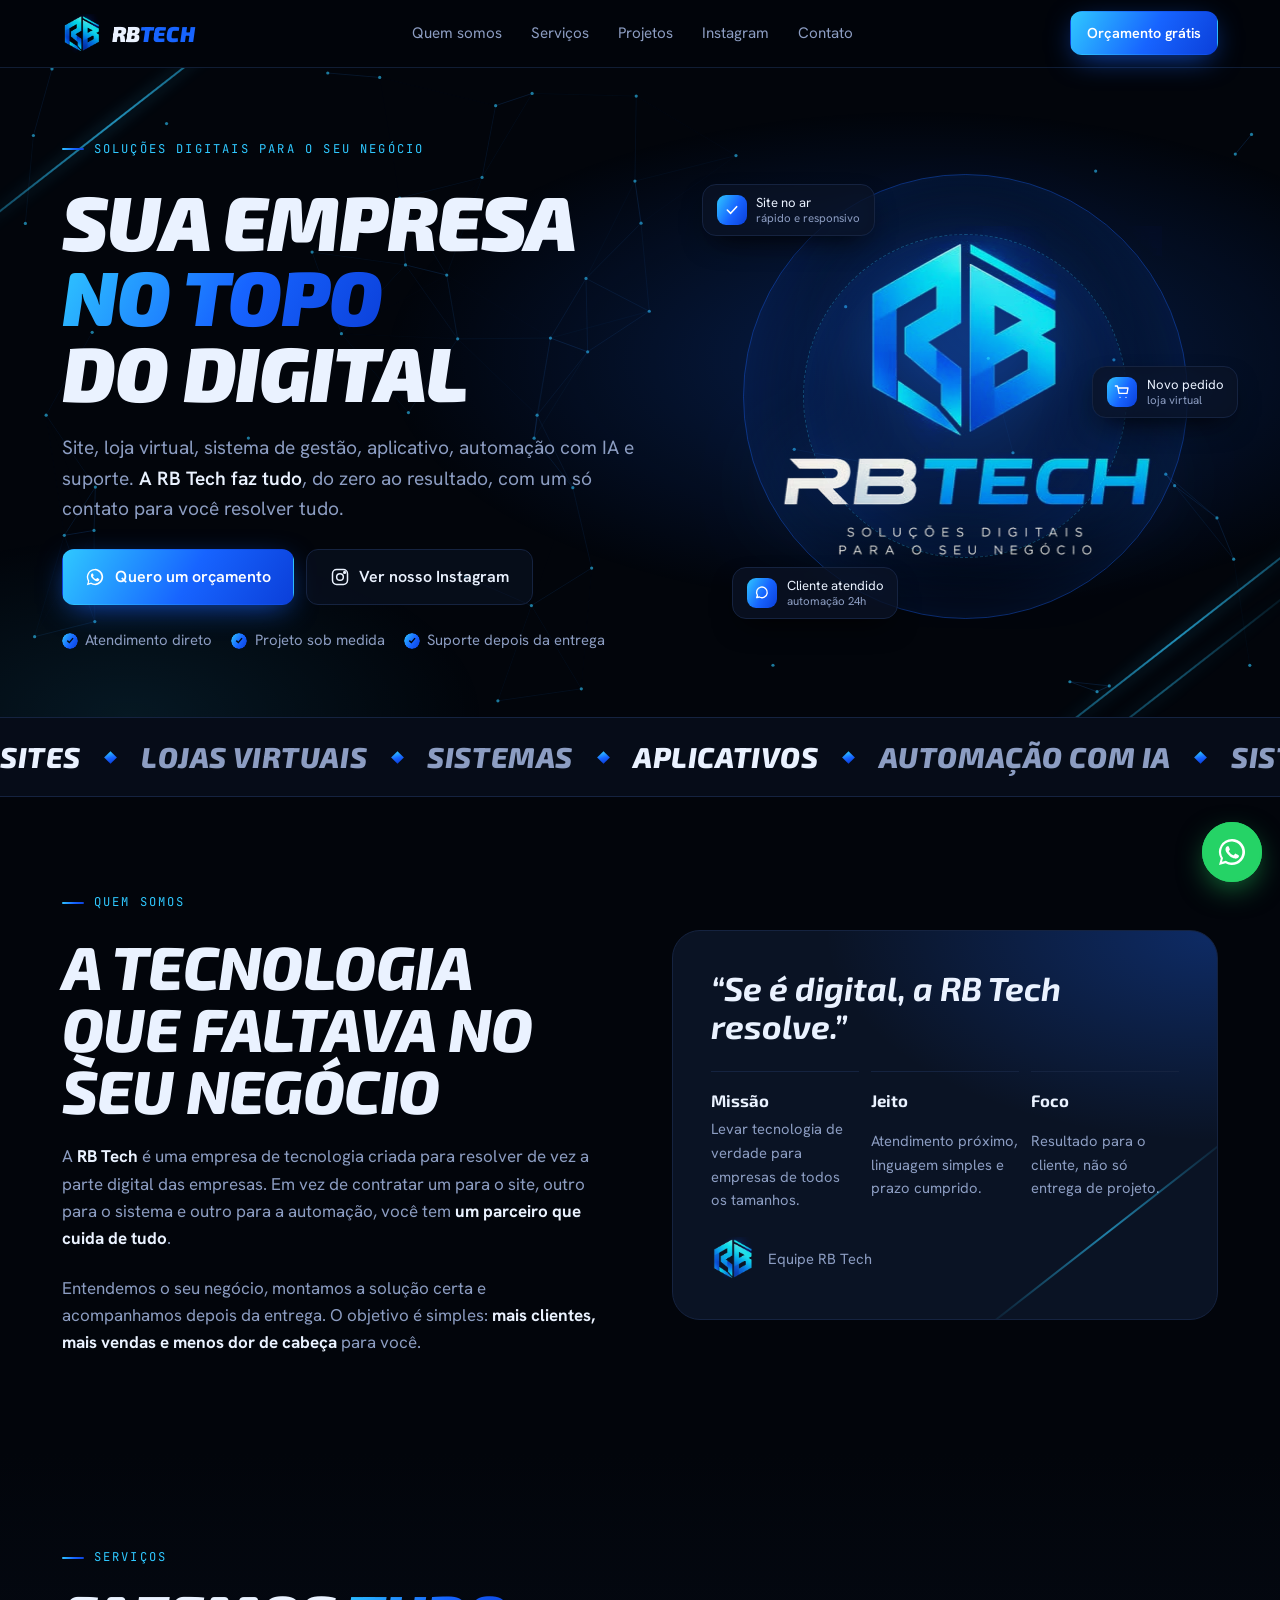
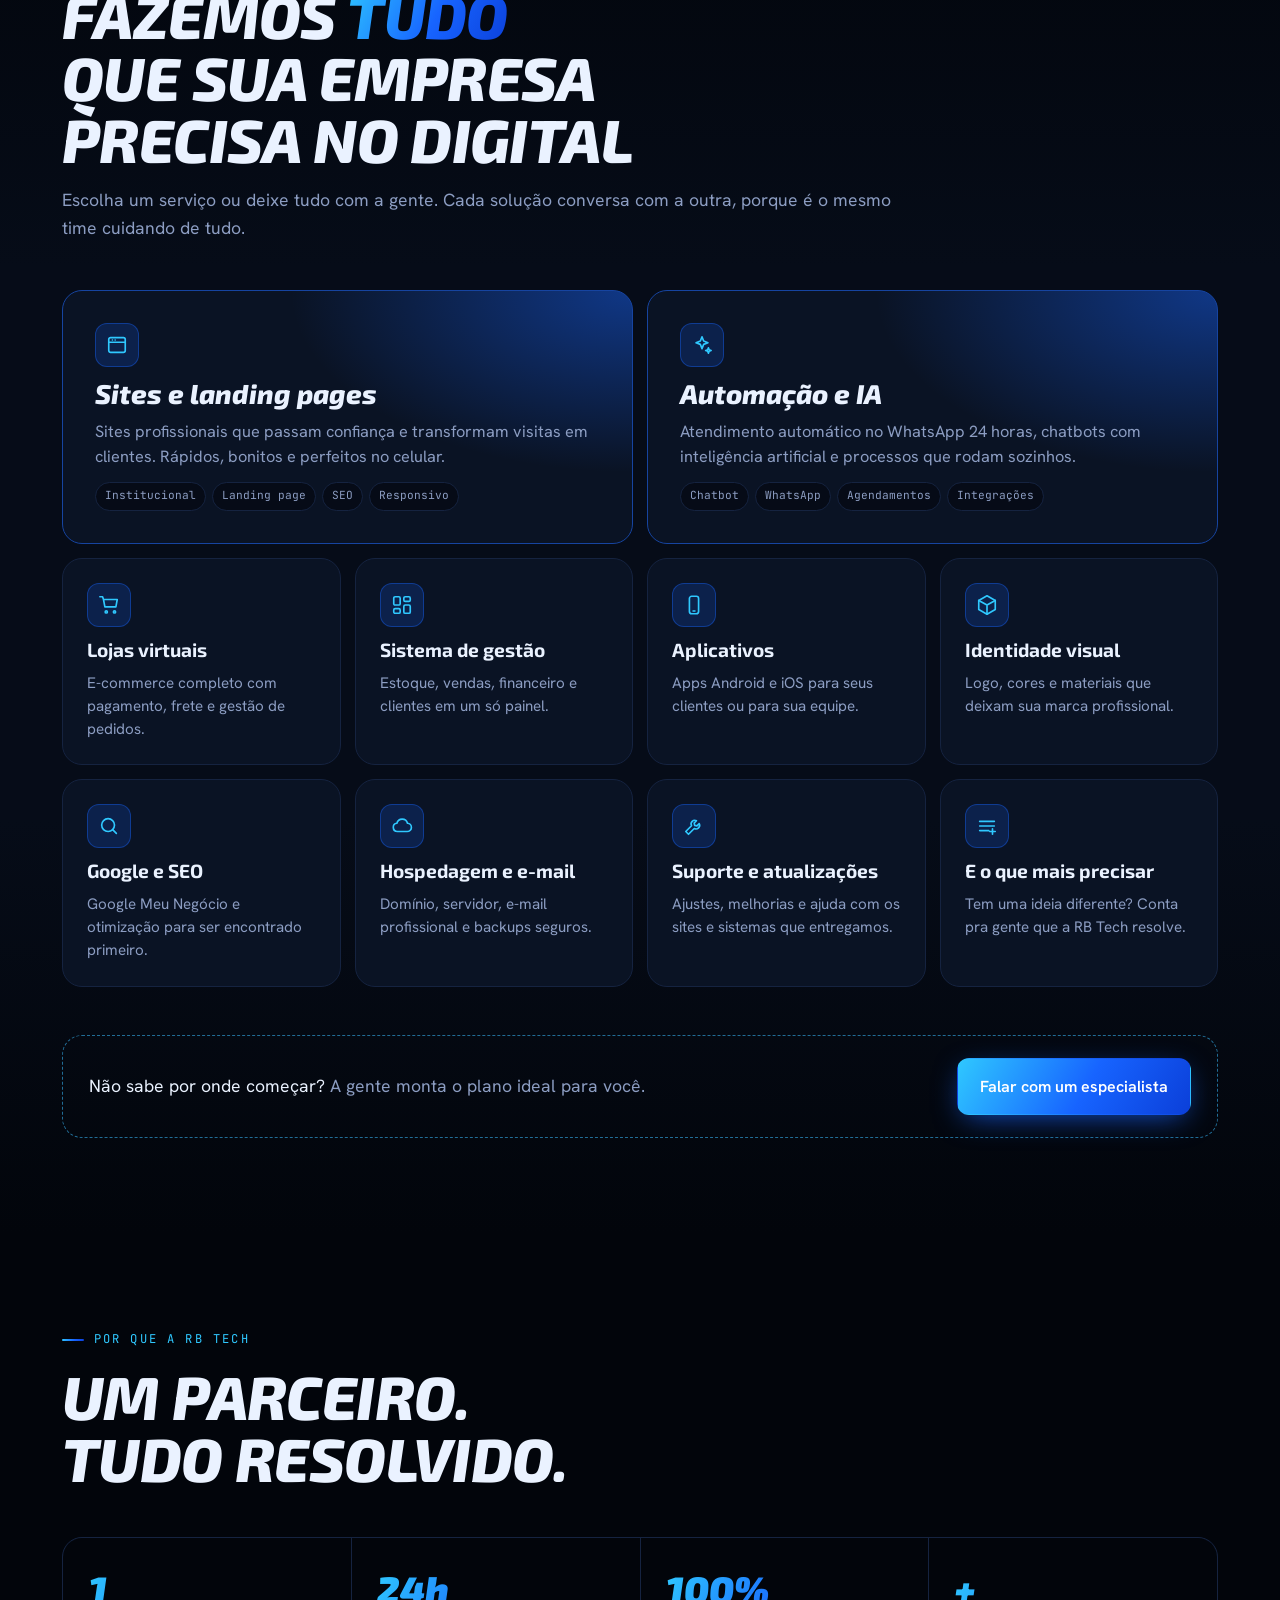
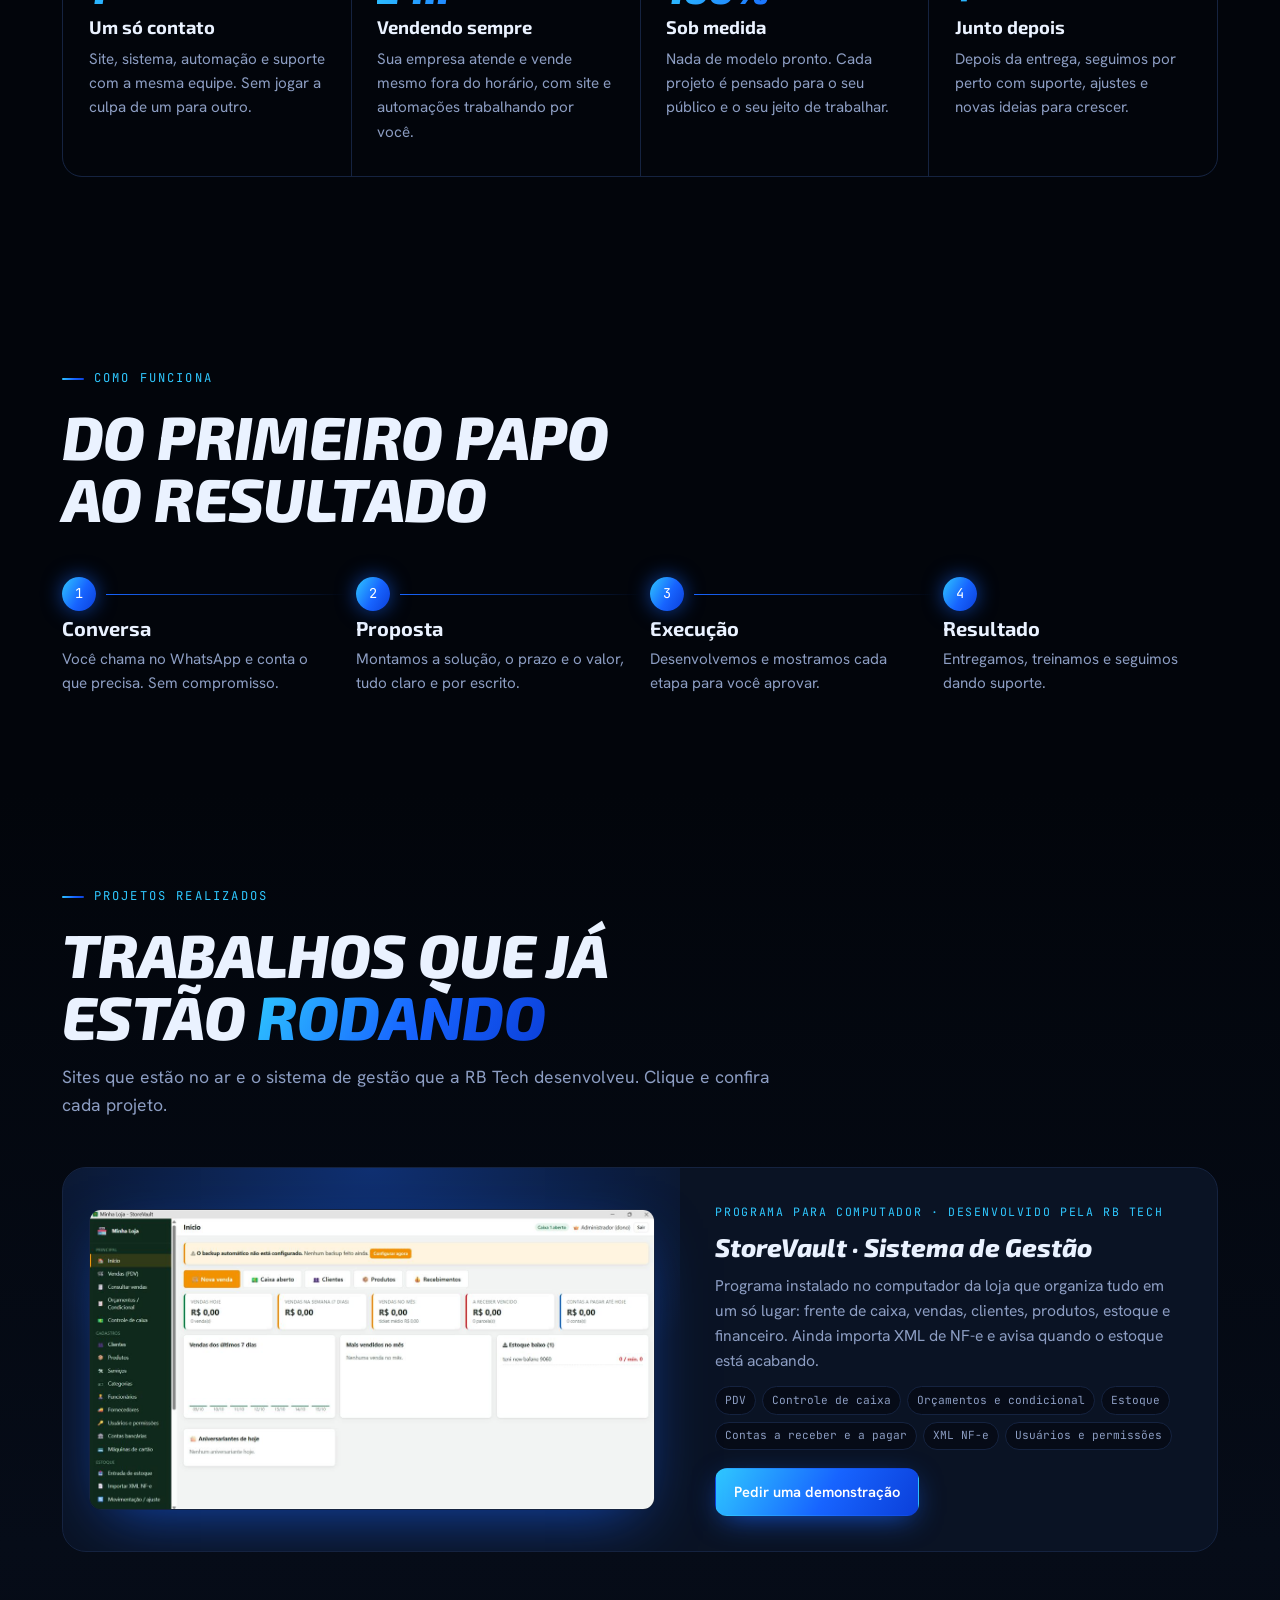
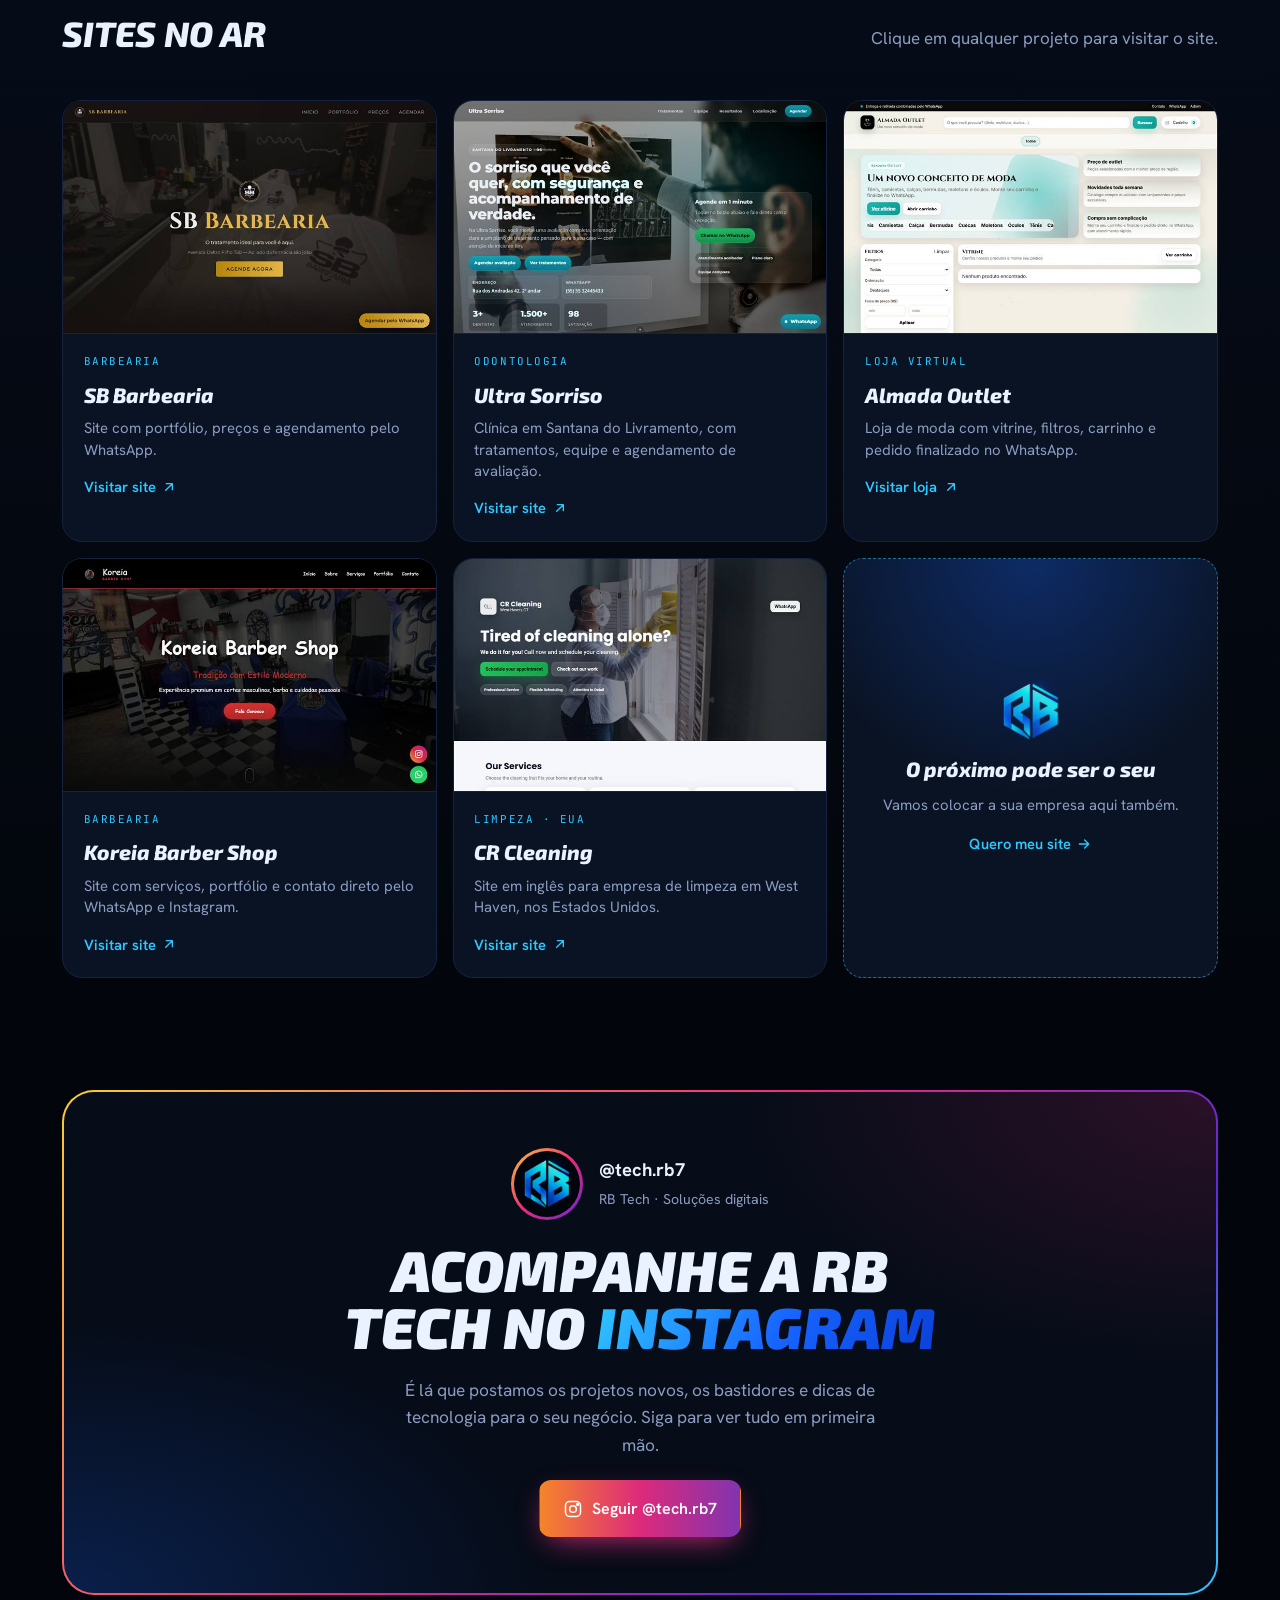
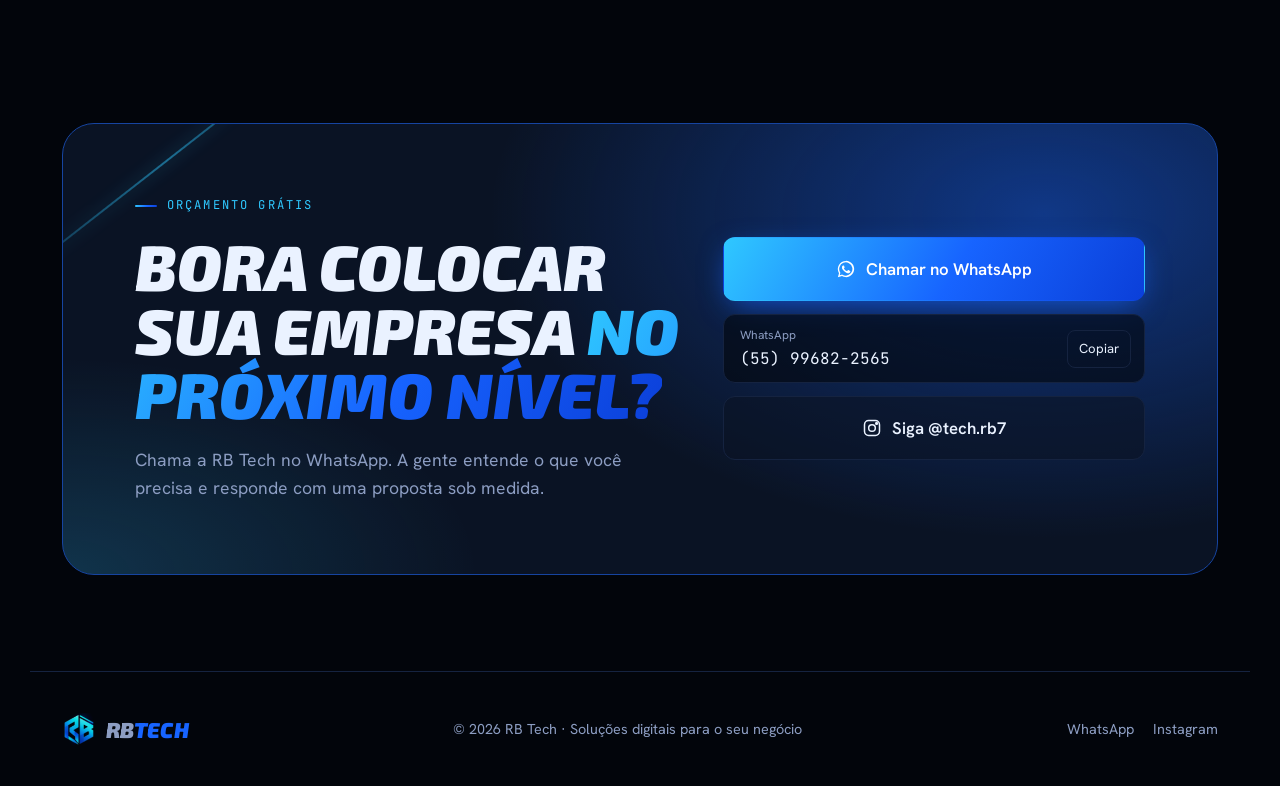
==== index.html @ 8c27d69a "Deixa no repositório só o site e adiciona README Remove do controle de versão os arquivos de trabalh" ====
<!doctype html>
<html lang="pt-BR">
<head>
<meta charset="utf-8">
<meta name="viewport" content="width=device-width, initial-scale=1, viewport-fit=cover">
<link rel="icon" href="[data-uri]">
<title>RB Tech</title>
<meta name="description" content="RB Tech — soluções digitais para o seu negócio. Sites, lojas virtuais, sistemas, apps, automação com IA, marketing e suporte. Tudo em um só lugar.">
<meta name="theme-color" content="#02050B">
<meta property="og:type" content="website">
<meta property="og:locale" content="pt_BR">
<meta property="og:site_name" content="RB Tech">
<meta property="og:title" content="RB Tech · Soluções digitais para o seu negócio">
<meta property="og:description" content="Sites, lojas virtuais, sistema de gestão, aplicativos e automação com IA. Orçamento grátis pelo WhatsApp.">
<script type="application/ld+json">{"@context":"https://schema.org","@type":"Organization","name":"RB Tech","description":"Soluções digitais para o seu negócio: sites, lojas virtuais, sistema de gestão, aplicativos e automação com IA.","telephone":"+55 55 99682-2565","sameAs":["https://www.instagram.com/tech.rb7/"],"contactPoint":{"@type":"ContactPoint","telephone":"+55 55 99682-2565","contactType":"sales","availableLanguage":"Portuguese"}}</script>
<link rel="preconnect" href="https://fonts.googleapis.com">
<link rel="preconnect" href="https://fonts.gstatic.com" crossorigin>
<link rel="stylesheet" href="https://fonts.googleapis.com/css2?family=Exo+2:ital,wght@0,500;0,700;1,700;1,800;1,900&family=Hanken+Grotesk:wght@400;500;600&family=JetBrains+Mono:wght@400;500&display=swap">
<style>
/* Layout: black stage with blue light streaks (from the logo art) + plexus network canvas → "quem somos" → "fazemos tudo" service grid → why RB → 4-step process → WhatsApp close. Single dark theme by choice: black + electric blue, like the brand. */
:root{
  --bg:#02050B;
  --bg2:#060C18;
  --surface:#0A1324;
  --line:#152340;
  --ink:#EAF2FF;
  --muted:#8C9DC2;
  --blue:#1764FF;
  --cyan:#2FC8FF;
  --grad:linear-gradient(120deg, #2FC8FF 0%, #1764FF 55%, #0B3FD9 100%);
  --display:"Exo 2", "Arial Black", system-ui, sans-serif;
  --body:"Hanken Grotesk", "Segoe UI", system-ui, sans-serif;
  --mono:"JetBrains Mono", ui-monospace, Consolas, monospace;
  --radius:20px;
  --wrap:1220px;
  color-scheme:dark;
}
*{box-sizing:border-box}
html{scroll-behavior:smooth;background:var(--bg)}
body{background:var(--bg);color:var(--ink);font-family:var(--body);font-size:1.0625rem;line-height:1.6;-webkit-font-smoothing:antialiased;overflow-x:hidden}
a{color:inherit}
h1,h2,h3{font-family:var(--display);line-height:1.02;margin:0;text-wrap:balance}
p{margin:0}
:focus-visible{outline:3px solid var(--cyan);outline-offset:3px;border-radius:6px}
.wrap{max-width:var(--wrap);margin-inline:auto;padding-left:max(16px, env(safe-area-inset-left, 0px));padding-right:max(16px, env(safe-area-inset-right, 0px))}
@media (min-width:700px){.wrap{padding-left:max(32px, env(safe-area-inset-left, 0px));padding-right:max(32px, env(safe-area-inset-right, 0px))}}
.grad-text{background:var(--grad);-webkit-background-clip:text;background-clip:text;color:transparent}
.eyebrow{font-family:var(--mono);font-size:.76rem;letter-spacing:.18em;text-transform:uppercase;color:var(--cyan);display:inline-flex;align-items:center;gap:.6rem}
.eyebrow::before{content:"";width:22px;height:2px;background:var(--grad);border-radius:2px}
.logo-img{mix-blend-mode:screen;display:block}

/* NAV */
.nav{position:sticky;top:env(safe-area-inset-top, 0px);z-index:50;background:color-mix(in srgb, var(--bg) 72%, transparent);backdrop-filter:blur(16px) saturate(1.5);-webkit-backdrop-filter:blur(16px) saturate(1.5);border-bottom:1px solid color-mix(in srgb, var(--line) 80%, transparent)}
.nav .wrap{display:flex;align-items:center;justify-content:space-between;gap:1rem;padding-block:.7rem}
.brand{display:flex;align-items:center;gap:.6rem;text-decoration:none}
.brand img{width:40px;height:auto}
.brand b{font-family:var(--display);font-style:italic;font-weight:900;font-size:1.35rem;letter-spacing:.01em}
.brand b span{color:var(--blue)}
.nav-links{display:flex;gap:1.8rem;font-size:.95rem}
.nav-links a{text-decoration:none;color:var(--muted);transition:color .2s}
.nav-links a:hover{color:var(--ink)}
@media (max-width:860px){.nav-links{display:none}}

.btn{display:inline-flex;align-items:center;justify-content:center;gap:.6rem;font-weight:600;font-size:1rem;text-decoration:none;border-radius:12px;padding:.9rem 1.4rem;border:1px solid transparent;transition:transform .25s cubic-bezier(.2,.8,.2,1), box-shadow .25s, border-color .2s;white-space:nowrap;cursor:pointer;font-family:inherit}
.btn svg{width:20px;height:20px;flex:none}
.btn-primary{background:var(--grad);color:#fff;box-shadow:0 8px 30px -8px color-mix(in srgb, var(--blue) 80%, transparent)}
.btn-primary:hover{transform:translateY(-2px);box-shadow:0 14px 40px -8px color-mix(in srgb, var(--cyan) 70%, transparent)}
.btn-ghost{border-color:var(--line);color:var(--ink);background:color-mix(in srgb, var(--surface) 60%, transparent)}
.btn-ghost:hover{border-color:var(--cyan);transform:translateY(-2px)}
.nav .btn{padding:.6rem 1rem;font-size:.9rem}

/* HERO */
.hero{position:relative;overflow:hidden;isolation:isolate}
.hero canvas{position:absolute;inset:0;width:100%;height:100%;z-index:-2;opacity:.75}
.hero::before{content:"";position:absolute;inset:0;z-index:-1;background:
  radial-gradient(60% 55% at 72% 45%, color-mix(in srgb, var(--blue) 26%, transparent), transparent 70%),
  radial-gradient(40% 40% at 10% 100%, color-mix(in srgb, var(--cyan) 10%, transparent), transparent 70%);
  pointer-events:none}
.streak{position:absolute;height:2px;width:46%;z-index:-1;background:linear-gradient(90deg, transparent, var(--cyan), transparent);transform:rotate(-38deg);filter:drop-shadow(0 0 8px var(--cyan));opacity:.7;pointer-events:none}
.streak.s1{top:8%;left:-14%}
.streak.s2{bottom:12%;right:-12%;width:40%}
.streak.s3{bottom:4%;right:-6%;width:30%;opacity:.4}
.hero .wrap{display:grid;grid-template-columns:1.1fr .9fr;gap:2rem;align-items:center;padding-block:4.5rem 4rem}
.hero-copy{display:flex;flex-direction:column;gap:1.5rem;min-width:0}
.hero h1{font-size:clamp(2.6rem, 6vw, 5.2rem);font-weight:900;font-style:italic;letter-spacing:-.015em;text-transform:uppercase;line-height:.98}
.lede{font-size:clamp(1.05rem, 1.5vw, 1.2rem);color:var(--muted);max-width:36rem}
.lede strong{color:var(--ink);font-weight:600}
.hero-ctas{display:flex;flex-wrap:wrap;gap:.75rem}
.checks{display:flex;flex-wrap:wrap;gap:.5rem 1.2rem;padding:0;margin:0;font-size:.93rem;color:var(--muted)}
.checks li{list-style:none;display:flex;align-items:center;gap:.45rem}
.checks li::before{content:"";width:16px;height:16px;border-radius:50%;background:var(--grad);-webkit-mask:url("data:image/svg+xml,%3Csvg xmlns='http://www.w3.org/2000/svg' viewBox='0 0 16 16'%3E%3Cpath d='M8 0a8 8 0 1 0 0 16A8 8 0 0 0 8 0zm3.6 5.6-4.2 4.8-2.6-2.2 1-1.1 1.5 1.3 3.2-3.7z'/%3E%3C/svg%3E") center/contain no-repeat;mask:url("data:image/svg+xml,%3Csvg xmlns='http://www.w3.org/2000/svg' viewBox='0 0 16 16'%3E%3Cpath d='M8 0a8 8 0 1 0 0 16A8 8 0 0 0 8 0zm3.6 5.6-4.2 4.8-2.6-2.2 1-1.1 1.5 1.3 3.2-3.7z'/%3E%3C/svg%3E") center/contain no-repeat}

.hero-visual{position:relative;display:grid;place-items:center;min-width:0;aspect-ratio:1/1;max-width:100%}
.hero-visual .ring{position:absolute;inset:6%;border-radius:50%;border:1px solid color-mix(in srgb, var(--blue) 40%, transparent);box-shadow:inset 0 0 80px color-mix(in srgb, var(--blue) 18%, transparent)}
.hero-visual .ring.r2{inset:18%;border-style:dashed;border-color:color-mix(in srgb, var(--cyan) 30%, transparent);animation:spin 40s linear infinite}
@keyframes spin{to{transform:rotate(360deg)}}
.hero-logo{width:min(78%, 420px);position:relative;filter:drop-shadow(0 0 40px color-mix(in srgb, var(--blue) 55%, transparent));animation:float 6s ease-in-out infinite}
@keyframes float{50%{transform:translateY(-10px)}}
.toast{position:absolute;display:flex;align-items:center;gap:.6rem;padding:.6rem .85rem;border-radius:14px;background:color-mix(in srgb, var(--surface) 82%, transparent);border:1px solid var(--line);backdrop-filter:blur(10px);-webkit-backdrop-filter:blur(10px);font-size:.82rem;line-height:1.25;box-shadow:0 12px 30px -12px #000;max-width:62%}
.toast i{width:30px;height:30px;border-radius:9px;display:grid;place-items:center;flex:none;background:var(--grad);font-style:normal}
.toast i svg{width:16px;height:16px}
.toast small{display:block;color:var(--muted);font-size:.72rem}
.toast.t1{top:8%;left:-2%;animation:float 7s ease-in-out infinite}
.toast.t2{top:44%;right:-4%;animation:float 8s ease-in-out -2s infinite}
.toast.t3{bottom:6%;left:4%;animation:float 6.5s ease-in-out -4s infinite}
@media (max-width:900px){
  .hero .wrap{grid-template-columns:1fr;padding-block:2.5rem 3rem}
  .hero-visual{order:-1;max-width:440px;width:100%;margin-inline:auto}
  .toast{font-size:.75rem}
  .toast.t1{left:0}.toast.t2{right:0}
}

/* STRIP */
.strip{border-block:1px solid var(--line);background:var(--bg2);overflow:hidden;padding-block:1rem;user-select:none}
.strip-track{display:flex;width:max-content;animation:slide 45s linear infinite;font-family:var(--display);font-style:italic;font-weight:800;font-size:clamp(1.2rem, 2.4vw, 1.8rem);text-transform:uppercase;letter-spacing:.02em}
.strip-track span{display:flex;align-items:center;gap:1.6rem;padding-right:1.6rem;white-space:nowrap;color:var(--muted)}
.strip-track span:nth-child(3n+1){color:var(--ink)}
.strip-track span::after{content:"";width:9px;height:9px;background:var(--grad);transform:rotate(45deg)}
@keyframes slide{to{transform:translateX(-50%)}}

/* SECTIONS */
section{position:relative}
.sec{padding-block:6rem}
@media (max-width:640px){.sec{padding-block:4rem}}
.head{display:grid;gap:1rem;max-width:46rem}
.head h2{font-size:clamp(2.1rem, 4.8vw, 3.8rem);font-weight:800;font-style:italic;text-transform:uppercase;letter-spacing:-.01em}
.head p{color:var(--muted);font-size:1.1rem}

/* ABOUT */
.about .wrap{display:grid;grid-template-columns:1fr 1fr;gap:4rem;align-items:center}
.about-text{display:grid;gap:1.4rem;min-width:0}
.about-text p{color:var(--muted)}
.about-text p strong{color:var(--ink)}
.about-card{position:relative;border-radius:28px;padding:2.4rem;background:radial-gradient(120% 90% at 100% 0%, color-mix(in srgb, var(--blue) 30%, transparent), transparent 60%), var(--surface);border:1px solid var(--line);display:grid;gap:1.6rem;overflow:hidden;min-width:0}
.about-card::after{content:"";position:absolute;width:60%;height:2px;right:-10%;bottom:22%;background:linear-gradient(90deg, transparent, var(--cyan), transparent);transform:rotate(-38deg);opacity:.6}
.about-card blockquote{margin:0;font-family:var(--display);font-style:italic;font-weight:700;font-size:clamp(1.5rem, 2.6vw, 2.1rem);line-height:1.15}
.about-card .sig{display:flex;align-items:center;gap:.8rem;color:var(--muted);font-size:.92rem}
.about-card .sig img{width:44px}
.values{display:grid;grid-template-columns:repeat(3, minmax(0,1fr));gap:.8rem}
.values div{border-top:1px solid var(--line);padding-top:.9rem;display:grid;gap:.25rem;font-size:.92rem;color:var(--muted)}
.values b{color:var(--ink);font-family:var(--display);font-size:1.05rem}
@media (max-width:900px){.about .wrap{grid-template-columns:1fr;gap:2.5rem}}
@media (max-width:480px){.values{grid-template-columns:1fr}}

/* SERVICES */
.services{background:linear-gradient(var(--bg), var(--bg2) 30%, var(--bg2) 70%, var(--bg))}
.services .wrap{display:grid;gap:3rem}
.services .head{max-width:52rem}
.grid{display:grid;grid-template-columns:repeat(4, minmax(0,1fr));gap:14px}
.svc{position:relative;background:var(--surface);border:1px solid var(--line);border-radius:var(--radius);padding:1.5rem;display:flex;flex-direction:column;gap:.8rem;min-width:0;overflow:hidden;transition:transform .35s cubic-bezier(.2,.8,.2,1), border-color .3s}
.svc::before{content:"";position:absolute;width:280px;height:280px;left:var(--mx,50%);top:var(--my,0%);transform:translate(-50%,-50%);background:radial-gradient(circle, color-mix(in srgb, var(--blue) 35%, transparent), transparent 65%);opacity:0;transition:opacity .3s;pointer-events:none}
.svc:hover{transform:translateY(-4px);border-color:color-mix(in srgb, var(--cyan) 60%, var(--line))}
.svc:hover::before{opacity:1}
.svc > *{position:relative}
.svc .ico{width:44px;height:44px;border-radius:12px;display:grid;place-items:center;background:color-mix(in srgb, var(--blue) 18%, transparent);border:1px solid color-mix(in srgb, var(--blue) 40%, transparent);color:var(--cyan)}
.svc .ico svg{width:22px;height:22px}
.svc h3{font-size:1.2rem;font-weight:700}
.svc p{color:var(--muted);font-size:.95rem;line-height:1.5}
.svc.big{grid-column:span 2;padding:2rem}
.svc.big h3{font-size:1.7rem;font-style:italic;font-weight:800}
.svc.big p{font-size:1.02rem}
.svc.feat{background:radial-gradient(100% 120% at 100% 0%, color-mix(in srgb, var(--blue) 45%, transparent), transparent 60%), var(--surface);border-color:color-mix(in srgb, var(--blue) 50%, var(--line))}
.mini{display:flex;flex-wrap:wrap;gap:.4rem;margin:auto 0 0;padding:0}
.mini li{list-style:none;font-family:var(--mono);font-size:.7rem;padding:.28rem .55rem;border:1px solid var(--line);border-radius:999px;color:var(--muted);background:color-mix(in srgb, var(--bg) 50%, transparent)}
.services-cta{display:flex;flex-wrap:wrap;align-items:center;justify-content:space-between;gap:1.2rem;border:1px dashed color-mix(in srgb, var(--cyan) 45%, var(--line));border-radius:var(--radius);padding:1.4rem 1.6rem}
.services-cta p{font-size:1.1rem}
.services-cta p span{color:var(--muted)}
@media (max-width:1000px){.grid{grid-template-columns:repeat(2, minmax(0,1fr))}}
@media (max-width:560px){.grid{grid-template-columns:1fr}.svc.big{grid-column:auto}}

/* WHY */
.why .wrap{display:grid;gap:3rem}
.why-grid{display:grid;grid-template-columns:repeat(4, minmax(0,1fr));gap:1px;background:var(--line);border:1px solid var(--line);border-radius:var(--radius);overflow:hidden}
.why-item{background:var(--bg);padding:2rem 1.6rem;display:grid;gap:.6rem;align-content:start;min-width:0}
.why-item .big{font-family:var(--display);font-style:italic;font-weight:900;font-size:2.4rem;line-height:1}
.why-item h3{font-size:1.15rem;font-weight:700}
.why-item p{color:var(--muted);font-size:.95rem}
@media (max-width:900px){.why-grid{grid-template-columns:1fr 1fr}}
@media (max-width:520px){.why-grid{grid-template-columns:1fr}}

/* PROCESS */
.steps{display:grid;grid-template-columns:repeat(4, minmax(0,1fr));gap:1.2rem;padding:0;margin:0;counter-reset:s}
.step{list-style:none;position:relative;padding-top:2.6rem;display:grid;gap:.5rem;align-content:start;min-width:0}
.step::before{counter-increment:s;content:counter(s);position:absolute;top:0;left:0;width:34px;height:34px;border-radius:50%;display:grid;place-items:center;font-family:var(--mono);font-size:.85rem;background:var(--grad);color:#fff;box-shadow:0 0 20px color-mix(in srgb, var(--blue) 60%, transparent)}
.step::after{content:"";position:absolute;top:17px;left:44px;right:-.6rem;height:1px;background:linear-gradient(90deg, var(--blue), transparent)}
.step:last-child::after{display:none}
.step h3{font-size:1.25rem;font-weight:700}
.step p{color:var(--muted);font-size:.95rem}
.process .wrap{display:grid;gap:3rem}
@media (max-width:900px){.steps{grid-template-columns:1fr 1fr;row-gap:2rem}.step::after{display:none}}
@media (max-width:520px){.steps{grid-template-columns:1fr}}

/* WORK */
.work{background:linear-gradient(var(--bg), var(--bg2) 40%, var(--bg))}
.work .wrap{display:grid;gap:3rem}
.work-grid{display:grid;grid-template-columns:1.25fr 1fr;gap:16px}
.proj{background:var(--surface);border:1px solid var(--line);border-radius:24px;overflow:hidden;display:flex;flex-direction:column;min-width:0;transition:border-color .3s, transform .35s cubic-bezier(.2,.8,.2,1)}
.proj:hover{border-color:color-mix(in srgb, var(--cyan) 55%, var(--line));transform:translateY(-4px)}
.proj-shot{position:relative;padding:1.4rem 1.4rem 0;background:radial-gradient(90% 100% at 50% 0%, color-mix(in srgb, var(--blue) 35%, transparent), transparent 70%)}
.proj-info{padding:1.6rem;display:grid;gap:.8rem}
.proj-info .tagline{font-family:var(--mono);font-size:.72rem;letter-spacing:.14em;text-transform:uppercase;color:var(--cyan)}
.proj-info h3{font-size:1.6rem;font-weight:800;font-style:italic}
.proj-info p{color:var(--muted);font-size:.98rem}
.proj-actions{display:flex;flex-wrap:wrap;gap:.6rem;margin-top:.3rem}
.proj-actions .btn{padding:.7rem 1.1rem;font-size:.92rem}
.proj-side{display:grid;gap:16px;min-width:0}
.badge{position:absolute;top:2rem;right:2rem;font-family:var(--mono);font-size:.66rem;padding:.25rem .55rem;border-radius:999px;background:color-mix(in srgb, var(--bg) 75%, transparent);border:1px solid var(--line);color:var(--muted);z-index:2}
/* app window mockup */
.win{border:1px solid var(--line);border-bottom:0;border-radius:14px 14px 0 0;background:var(--bg);overflow:hidden;box-shadow:0 -10px 40px -10px color-mix(in srgb, var(--blue) 50%, transparent)}
.win-bar{display:flex;align-items:center;gap:6px;padding:.55rem .75rem;border-bottom:1px solid var(--line)}
.win-bar i{width:9px;height:9px;border-radius:50%;background:var(--line)}
.win-bar span{margin-left:.6rem;font-family:var(--mono);font-size:.68rem;color:var(--muted);overflow:hidden;white-space:nowrap;text-overflow:ellipsis}
.dash{display:grid;grid-template-columns:52px 1fr;min-height:240px}
.dash-side{border-right:1px solid var(--line);padding:.8rem .6rem;display:grid;gap:.6rem;align-content:start}
.dash-side b{width:30px;height:30px;border-radius:8px;background:var(--grad);display:block}
.dash-side i{display:block;height:8px;border-radius:4px;background:var(--line)}
.dash-side i.on{background:var(--cyan)}
.dash-main{padding:.9rem;display:grid;gap:.7rem;align-content:start;min-width:0}
.kpis{display:grid;grid-template-columns:repeat(3, minmax(0,1fr));gap:.5rem}
.kpi{border:1px solid var(--line);border-radius:10px;padding:.55rem .6rem;display:grid;gap:.3rem;font-size:.66rem;color:var(--muted);min-width:0}
.kpi b{font-family:var(--display);font-size:1rem;color:var(--ink);white-space:nowrap}
.chart{border:1px solid var(--line);border-radius:10px;padding:.7rem;display:flex;align-items:end;gap:5px;height:96px}
.chart span{flex:1;border-radius:4px 4px 0 0;background:var(--grad);opacity:.85}
.rows{display:grid;gap:.35rem}
.rows i{display:block;height:8px;border-radius:4px;background:var(--line)}
/* site mockups */
.sites-stack{position:relative;height:200px}
.mini-site{position:absolute;width:78%;border:1px solid var(--line);border-radius:12px;background:var(--bg);overflow:hidden;box-shadow:0 20px 40px -18px #000}
.mini-site .win-bar{padding:.4rem .6rem}
.mini-site .ms-body{padding:.7rem;display:grid;gap:.4rem}
.mini-site .ms-hero{height:56px;border-radius:8px}
.mini-site i{display:block;height:7px;border-radius:4px;background:var(--line)}
.mini-site.a{left:0;top:0;transform:rotate(-3deg)}
.mini-site.a .ms-hero{background:linear-gradient(120deg, #0E7C66, #1FB58F)}
.mini-site.b{right:0;top:44px;transform:rotate(3deg)}
.mini-site.b .ms-hero{background:var(--grad)}
.this-site{display:flex;align-items:center;gap:1rem;padding:1.4rem 1.6rem}
.this-site img{width:56px;flex:none}
.this-site div{display:grid;gap:.2rem;min-width:0}
.this-site b{font-family:var(--display);font-size:1.1rem}
.this-site small{color:var(--muted);font-size:.9rem}
.proj.sys{display:grid;grid-template-columns:1.15fr 1fr;align-items:stretch}
.proj.sys .proj-shot{display:flex;align-items:center;padding:1.6rem}
.sys-shot{display:block;width:100%;border-radius:12px;overflow:hidden;border:1px solid var(--line);box-shadow:0 20px 60px -20px color-mix(in srgb, var(--blue) 70%, transparent)}
.sys-shot img{display:block;width:100%;height:auto;transition:transform .6s cubic-bezier(.2,.8,.2,1)}
.sys-shot:hover img{transform:scale(1.03)}.proj.sys .win{width:100%}
.proj.sys .proj-info{padding:2.2rem;align-content:center}
.sites-head{display:flex;justify-content:space-between;align-items:end;gap:1rem;flex-wrap:wrap;margin-top:1rem}
.sites-head h3{font-size:clamp(1.6rem, 3vw, 2.2rem);font-weight:800;font-style:italic;text-transform:uppercase}
.sites-head p{color:var(--muted)}
.sites-grid{display:grid;grid-template-columns:repeat(3, minmax(0,1fr));gap:16px}
.site-card{display:flex;flex-direction:column;background:var(--surface);border:1px solid var(--line);border-radius:20px;overflow:hidden;text-decoration:none;min-width:0;transition:border-color .3s, transform .35s cubic-bezier(.2,.8,.2,1), box-shadow .35s}
.site-card:hover{border-color:color-mix(in srgb, var(--cyan) 60%, var(--line));transform:translateY(-5px);box-shadow:0 20px 50px -20px color-mix(in srgb, var(--blue) 70%, transparent)}
.site-shot{display:block;aspect-ratio:16/10;max-width:100%;overflow:hidden;border-bottom:1px solid var(--line);background:var(--bg)}
.site-shot img{width:100%;height:100%;object-fit:cover;object-position:top;display:block;transition:transform .6s cubic-bezier(.2,.8,.2,1)}
.site-card:hover .site-shot img{transform:scale(1.05)}
.site-info{display:grid;gap:.45rem;padding:1.2rem 1.3rem 1.3rem;flex:1;align-content:start}
.site-info .seg{font-family:var(--mono);font-size:.68rem;letter-spacing:.14em;text-transform:uppercase;color:var(--cyan)}
.site-info b, .next-inner b{font-family:var(--display);font-size:1.3rem;font-style:italic;font-weight:800}
.site-info small, .next-inner small{color:var(--muted);font-size:.93rem;line-height:1.45}
.visit{display:inline-flex;align-items:center;gap:.35rem;margin-top:.4rem;font-weight:600;font-size:.92rem;color:var(--cyan)}
.visit svg{width:16px;height:16px;transition:transform .25s}
.site-card:hover .visit svg{transform:translate(3px,-3px)}
.site-card.next{border-style:dashed;border-color:color-mix(in srgb, var(--cyan) 45%, var(--line));background:radial-gradient(90% 80% at 50% 0%, color-mix(in srgb, var(--blue) 30%, transparent), transparent 70%), var(--surface)}
.next-inner{flex:1;display:grid;place-items:center;align-content:center;gap:.6rem;text-align:center;padding:2rem 1.4rem}
.next-inner img{width:64px}
@media (max-width:1000px){.sites-grid{grid-template-columns:repeat(2, minmax(0,1fr))}}
@media (max-width:900px){.work-grid,.proj.sys{grid-template-columns:1fr}.proj.sys .proj-shot{padding:1.2rem}.proj.sys .proj-info{padding:1.6rem}}
@media (max-width:600px){.sites-grid{grid-template-columns:1fr}}
@media (max-width:480px){.dash{grid-template-columns:40px 1fr}.kpi b{font-size:.85rem}}

/* INSTAGRAM */
.ig-box{position:relative;border-radius:32px;padding:2px;background:linear-gradient(135deg, #F9CE34, #EE2A7B 45%, #6228D7 75%, var(--cyan))}
.ig-inner{border-radius:30px;background:radial-gradient(70% 90% at 100% 0%, color-mix(in srgb, #EE2A7B 16%, transparent), transparent 60%), radial-gradient(70% 90% at 0% 100%, color-mix(in srgb, var(--blue) 22%, transparent), transparent 60%), var(--bg2);padding:clamp(1.6rem, 5vw, 3.5rem);display:grid;grid-template-columns:1fr;justify-items:center;text-align:center}
.ig-copy{display:grid;gap:1.3rem;min-width:0;justify-items:center;max-width:44rem}
.ig-copy h2{font-size:clamp(2rem, 4.6vw, 3.6rem);font-weight:900;font-style:italic;text-transform:uppercase;line-height:1}
.ig-copy p{color:var(--muted);font-size:1.08rem;max-width:30rem}
.ig-profile{display:flex;align-items:center;gap:1rem;text-align:left}
.ig-avatar{width:72px;height:72px;border-radius:50%;padding:3px;background:linear-gradient(135deg, #F9CE34, #EE2A7B, #6228D7);flex:none}
.ig-avatar span{display:grid;place-items:center;width:100%;height:100%;border-radius:50%;background:var(--bg);overflow:hidden}
.ig-avatar img{width:78%}
.ig-profile b{display:block;font-size:1.15rem}
.ig-profile small{color:var(--muted)}
.btn-ig{background:linear-gradient(90deg, #F58529, #DD2A7B 50%, #8134AF);color:#fff;box-shadow:0 10px 30px -10px #DD2A7B}
.btn-ig:hover{transform:translateY(-2px);box-shadow:0 14px 40px -10px #DD2A7B}
.ig-grid{display:grid;grid-template-columns:repeat(3, minmax(0,1fr));gap:8px;text-decoration:none}
.ig-post{position:relative;aspect-ratio:1/1;max-width:100%;border-radius:12px;overflow:hidden;display:flex;flex-direction:column;justify-content:flex-end;padding:.7rem;border:1px solid var(--line);font-family:var(--display);font-weight:800;font-style:italic;font-size:clamp(.72rem, 1.4vw, .95rem);line-height:1.1;text-transform:uppercase;transition:transform .3s}
.ig-post:hover{transform:scale(1.03)}
.ig-post svg{position:absolute;top:.6rem;right:.6rem;width:16px;height:16px;opacity:.8}
.ig-post.p1{background:var(--grad)}
.ig-post.p2{background:radial-gradient(circle at 30% 30%, color-mix(in srgb, var(--blue) 50%, transparent), transparent 70%), var(--surface)}
.ig-post.p3{background:linear-gradient(160deg, #0A1324, #10224A)}
.ig-post.p4{background:radial-gradient(circle at 70% 20%, color-mix(in srgb, var(--cyan) 40%, transparent), transparent 65%), var(--bg)}
.ig-post.p5{background:linear-gradient(135deg, #6228D7, #1764FF)}
.ig-post.p6{background:var(--surface)}
.ig-post img{position:absolute;inset:18% 18% auto auto;width:46%;opacity:.9}
@media (max-width:860px){.ig-inner{grid-template-columns:1fr}}

/* CONTACT */
.contact-box{position:relative;overflow:hidden;border-radius:32px;border:1px solid color-mix(in srgb, var(--blue) 50%, var(--line));background:radial-gradient(80% 120% at 85% 20%, color-mix(in srgb, var(--blue) 45%, transparent), transparent 60%), radial-gradient(60% 80% at 0% 100%, color-mix(in srgb, var(--cyan) 18%, transparent), transparent 60%), var(--surface);padding:clamp(2rem, 6vw, 4.5rem);display:grid;grid-template-columns:1.3fr 1fr;gap:2.5rem;align-items:center}
.contact-box .streak{z-index:0;opacity:.5}
.contact-box > div{position:relative;z-index:1;min-width:0}
.contact-box h2{font-size:clamp(2.2rem, 5vw, 4rem);font-weight:900;font-style:italic;text-transform:uppercase;line-height:1}
.contact-copy{display:grid;gap:1.2rem}
.contact-copy p{color:var(--muted);font-size:1.1rem;max-width:32rem}
.contact-actions{display:grid;gap:.8rem}
.contact-actions .btn{padding:1.1rem 1.4rem;font-size:1.05rem}
.phone{display:flex;align-items:center;justify-content:space-between;gap:.8rem;border:1px solid var(--line);border-radius:12px;padding:.7rem .8rem .7rem 1rem;background:color-mix(in srgb, var(--bg) 60%, transparent)}
.phone span{font-family:var(--mono);font-size:1rem;user-select:all}
.phone small{display:block;color:var(--muted);font-family:var(--body);font-size:.75rem;user-select:none}
.copy{background:transparent;border:1px solid var(--line);color:var(--ink);border-radius:8px;padding:.45rem .7rem;font:inherit;font-size:.82rem;cursor:pointer}
.copy:hover{border-color:var(--cyan)}
@media (max-width:860px){.contact-box{grid-template-columns:1fr}}

footer .wrap{padding-block:2.5rem;border-top:1px solid var(--line);display:flex;align-items:center;justify-content:space-between;gap:1.2rem;flex-wrap:wrap;color:var(--muted);font-size:.9rem}
footer .brand img{width:34px}
footer .links{display:flex;gap:1.2rem;flex-wrap:wrap}
footer .links a{text-decoration:none}
footer .links a:hover{color:var(--ink)}

/* Floating WhatsApp */
.fab{position:fixed;z-index:60;right:calc(18px + env(safe-area-inset-right, 0px));bottom:calc(18px + env(safe-area-inset-bottom, 0px));width:60px;height:60px;border-radius:50%;display:grid;place-items:center;background:#25D366;color:#fff;box-shadow:0 10px 30px -6px rgba(37,211,102,.6);text-decoration:none;transition:transform .25s}
.fab:hover{transform:scale(1.08)}
.fab svg{width:32px;height:32px}
.fab::after{content:"";position:absolute;inset:0;border-radius:50%;border:2px solid #25D366;animation:pulse 2.2s ease-out infinite}
@keyframes pulse{from{transform:scale(1);opacity:.8}to{transform:scale(1.6);opacity:0}}

.reveal{transition:opacity .8s ease, transform .8s cubic-bezier(.2,.8,.2,1)}
.reveal.pending{opacity:0;transform:translateY(26px)}
@media (prefers-reduced-motion: reduce){
  *,*::before,*::after{animation:none!important;transition:none!important}
  html{scroll-behavior:auto}
  .reveal.pending{opacity:1;transform:none}
}
</style>
</head>
<body style="margin:0">

<header class="nav">
  <div class="wrap">
    <a class="brand" href="#topo" aria-label="RB Tech, início"><img class="logo-img" src="[data-uri]" alt="" width="40" height="39"><b>RB<span>TECH</span></b></a>
    <nav class="nav-links" aria-label="Principal">
      <a href="#sobre">Quem somos</a>
      <a href="#servicos">Serviços</a>
      <a href="#projetos">Projetos</a>
      <a href="#instagram">Instagram</a>
      <a href="#contato">Contato</a>
    </nav>
    <a class="btn btn-primary" href="https://wa.me/5555996822565?text=Ol%C3%A1%2C%20vim%20pelo%20site%20da%20RB%20Tech%20e%20quero%20um%20or%C3%A7amento." target="_blank" rel="noopener">Orçamento grátis</a>
  </div>
</header>

<main id="topo">
  <section class="hero">
    <canvas id="net" aria-hidden="true"></canvas>
    <span class="streak s1" aria-hidden="true"></span>
    <span class="streak s2" aria-hidden="true"></span>
    <span class="streak s3" aria-hidden="true"></span>
    <div class="wrap">
      <div class="hero-copy">
        <span class="eyebrow">Soluções digitais para o seu negócio</span>
        <h1>Sua empresa <span class="grad-text">no topo</span> do digital</h1>
        <p class="lede">Site, loja virtual, sistema de gestão, aplicativo, automação com IA e suporte. <strong>A RB Tech faz tudo</strong>, do zero ao resultado, com um só contato para você resolver tudo.</p>
        <div class="hero-ctas">
          <a class="btn btn-primary" href="https://wa.me/5555996822565?text=Ol%C3%A1%2C%20vim%20pelo%20site%20da%20RB%20Tech%20e%20quero%20um%20or%C3%A7amento." target="_blank" rel="noopener">
            <svg viewBox="0 0 32 32" fill="currentColor" aria-hidden="true"><path d="M16 3a13 13 0 0 0-11.2 19.6L3 29l6.6-1.7A13 13 0 1 0 16 3zm0 23.6c-2 0-4-.6-5.7-1.6l-.4-.2-3.9 1 1-3.8-.3-.4A10.6 10.6 0 1 1 16 26.6zm5.8-7.9c-.3-.2-1.9-.9-2.2-1-.3-.1-.5-.2-.7.2l-1 1.2c-.2.2-.4.2-.7.1a8.7 8.7 0 0 1-4.3-3.8c-.3-.6.3-.5.9-1.7.1-.2 0-.4 0-.5l-1-2.4c-.3-.6-.5-.5-.7-.5h-.6c-.2 0-.6.1-.9.4-.3.3-1.1 1.1-1.1 2.7s1.2 3.2 1.3 3.4c.2.2 2.3 3.6 5.7 5 2.1.9 3 1 4 .8.7-.1 1.9-.8 2.2-1.5.3-.8.3-1.4.2-1.5l-.6-.4z"/></svg>
            Quero um orçamento
          </a>
          <a class="btn btn-ghost" href="https://www.instagram.com/tech.rb7/" target="_blank" rel="noopener">
            <svg viewBox="0 0 24 24" fill="none" stroke="currentColor" stroke-width="1.8" aria-hidden="true"><rect x="3" y="3" width="18" height="18" rx="5"/><circle cx="12" cy="12" r="4"/><circle cx="17.5" cy="6.5" r="1" fill="currentColor"/></svg>
            Ver nosso Instagram
          </a>
        </div>
        <ul class="checks">
          <li>Atendimento direto</li>
          <li>Projeto sob medida</li>
          <li>Suporte depois da entrega</li>
        </ul>
      </div>

      <div class="hero-visual" id="visual">
        <span class="ring" aria-hidden="true"></span>
        <span class="ring r2" aria-hidden="true"></span>
        <img class="logo-img hero-logo" src="[data-uri]" alt="RB Tech, soluções digitais para o seu negócio" width="400" height="340">
        <div class="toast t1" aria-hidden="true"><i><svg viewBox="0 0 24 24" fill="none" stroke="#fff" stroke-width="2.4" stroke-linecap="round" stroke-linejoin="round"><path d="M5 12l5 5 9-10"/></svg></i><div>Site no ar<small>rápido e responsivo</small></div></div>
        <div class="toast t2" aria-hidden="true"><i><svg viewBox="0 0 24 24" fill="none" stroke="#fff" stroke-width="2" stroke-linecap="round" stroke-linejoin="round"><path d="M6 6h15l-1.5 8h-12zM6 6 5 3H2M9 20h.01M18 20h.01"/></svg></i><div>Novo pedido<small>loja virtual</small></div></div>
        <div class="toast t3" aria-hidden="true"><i><svg viewBox="0 0 24 24" fill="none" stroke="#fff" stroke-width="2" stroke-linecap="round" stroke-linejoin="round"><path d="M4 19l1.2-3.6A8 8 0 1 1 8 18z"/></svg></i><div>Cliente atendido<small>automação 24h</small></div></div>
      </div>
    </div>
  </section>

  <div class="strip" aria-hidden="true">
    <div class="strip-track">
      <span>Sites</span><span>Lojas virtuais</span><span>Sistemas</span><span>Aplicativos</span><span>Automação com IA</span><span>Sistemas de gestão</span><span>Identidade visual</span><span>Hospedagem</span><span>Suporte</span>
      <span>Sites</span><span>Lojas virtuais</span><span>Sistemas</span><span>Aplicativos</span><span>Automação com IA</span><span>Sistemas de gestão</span><span>Identidade visual</span><span>Hospedagem</span><span>Suporte</span>
    </div>
  </div>

  <section class="about sec" id="sobre">
    <div class="wrap">
      <div class="about-text reveal">
        <span class="eyebrow">Quem somos</span>
        <div class="head"><h2>A tecnologia que faltava no seu negócio</h2></div>
        <p>A <strong>RB Tech</strong> é uma empresa de tecnologia criada para resolver de vez a parte digital das empresas. Em vez de contratar um para o site, outro para o sistema e outro para a automação, você tem <strong>um parceiro que cuida de tudo</strong>.</p>
        <p>Entendemos o seu negócio, montamos a solução certa e acompanhamos depois da entrega. O objetivo é simples: <strong>mais clientes, mais vendas e menos dor de cabeça</strong> para você.</p>
      </div>
      <div class="about-card reveal">
        <blockquote>“Se é digital, a RB Tech resolve.”</blockquote>
        <div class="values">
          <div><b>Missão</b>Levar tecnologia de verdade para empresas de todos os tamanhos.</div>
          <div><b>Jeito</b>Atendimento próximo, linguagem simples e prazo cumprido.</div>
          <div><b>Foco</b>Resultado para o cliente, não só entrega de projeto.</div>
        </div>
        <div class="sig"><img class="logo-img" src="[data-uri]" alt="" width="44" height="43">Equipe RB Tech</div>
      </div>
    </div>
  </section>

  <section class="services sec" id="servicos">
    <div class="wrap">
      <div class="head reveal">
        <span class="eyebrow">Serviços</span>
        <h2>Fazemos <span class="grad-text">tudo</span> que sua empresa precisa no digital</h2>
        <p>Escolha um serviço ou deixe tudo com a gente. Cada solução conversa com a outra, porque é o mesmo time cuidando de tudo.</p>
      </div>

      <div class="grid">
        <article class="svc big feat reveal">
          <div class="ico"><svg viewBox="0 0 24 24" fill="none" stroke="currentColor" stroke-width="1.8" stroke-linecap="round" stroke-linejoin="round"><rect x="3" y="4" width="18" height="16" rx="2"/><path d="M3 9h18M7 6.5h.01M10 6.5h.01"/></svg></div>
          <h3>Sites e landing pages</h3>
          <p>Sites profissionais que passam confiança e transformam visitas em clientes. Rápidos, bonitos e perfeitos no celular.</p>
          <ul class="mini"><li>Institucional</li><li>Landing page</li><li>SEO</li><li>Responsivo</li></ul>
        </article>
        <article class="svc big feat reveal">
          <div class="ico"><svg viewBox="0 0 24 24" fill="none" stroke="currentColor" stroke-width="1.8" stroke-linecap="round" stroke-linejoin="round"><path d="M12 3l1.8 4.7 4.7 1.8-4.7 1.8L12 16l-1.8-4.7L5.5 9.5l4.7-1.8z"/><path d="M19 15l.8 2.2L22 18l-2.2.8L19 21l-.8-2.2L16 18l2.2-.8z"/></svg></div>
          <h3>Automação e IA</h3>
          <p>Atendimento automático no WhatsApp 24 horas, chatbots com inteligência artificial e processos que rodam sozinhos.</p>
          <ul class="mini"><li>Chatbot</li><li>WhatsApp</li><li>Agendamentos</li><li>Integrações</li></ul>
        </article>

        <article class="svc reveal">
          <div class="ico"><svg viewBox="0 0 24 24" fill="none" stroke="currentColor" stroke-width="1.8" stroke-linecap="round" stroke-linejoin="round"><path d="M6 6h15l-1.5 8h-12zM6 6 5 3H2"/><circle cx="9" cy="19.5" r="1.2"/><circle cx="18" cy="19.5" r="1.2"/></svg></div>
          <h3>Lojas virtuais</h3>
          <p>E-commerce completo com pagamento, frete e gestão de pedidos.</p>
        </article>
        <article class="svc reveal">
          <div class="ico"><svg viewBox="0 0 24 24" fill="none" stroke="currentColor" stroke-width="1.8" stroke-linecap="round" stroke-linejoin="round"><rect x="3" y="3" width="7" height="9" rx="1.5"/><rect x="14" y="3" width="7" height="5" rx="1.5"/><rect x="14" y="12" width="7" height="9" rx="1.5"/><rect x="3" y="16" width="7" height="5" rx="1.5"/></svg></div>
          <h3>Sistema de gestão</h3>
          <p>Estoque, vendas, financeiro e clientes em um só painel.</p>
        </article>
        <article class="svc reveal">
          <div class="ico"><svg viewBox="0 0 24 24" fill="none" stroke="currentColor" stroke-width="1.8" stroke-linecap="round" stroke-linejoin="round"><rect x="7" y="2.5" width="10" height="19" rx="2.5"/><path d="M11 18.5h2"/></svg></div>
          <h3>Aplicativos</h3>
          <p>Apps Android e iOS para seus clientes ou para sua equipe.</p>
        </article>
        <article class="svc reveal">
          <div class="ico"><svg viewBox="0 0 24 24" fill="none" stroke="currentColor" stroke-width="1.8" stroke-linecap="round" stroke-linejoin="round"><path d="M12 2l9 5v10l-9 5-9-5V7z"/><path d="M12 22V12M21 7l-9 5-9-5"/></svg></div>
          <h3>Identidade visual</h3>
          <p>Logo, cores e materiais que deixam sua marca profissional.</p>
        </article>
        <article class="svc reveal">
          <div class="ico"><svg viewBox="0 0 24 24" fill="none" stroke="currentColor" stroke-width="1.8" stroke-linecap="round" stroke-linejoin="round"><circle cx="11" cy="11" r="7"/><path d="M20 20l-4-4"/></svg></div>
          <h3>Google e SEO</h3>
          <p>Google Meu Negócio e otimização para ser encontrado primeiro.</p>
        </article>
        <article class="svc reveal">
          <div class="ico"><svg viewBox="0 0 24 24" fill="none" stroke="currentColor" stroke-width="1.8" stroke-linecap="round" stroke-linejoin="round"><path d="M7 18a4.5 4.5 0 0 1-.6-8.96A6 6 0 0 1 18 9a4 4 0 0 1-.5 9z"/></svg></div>
          <h3>Hospedagem e e-mail</h3>
          <p>Domínio, servidor, e-mail profissional e backups seguros.</p>
        </article>
        <article class="svc reveal">
          <div class="ico"><svg viewBox="0 0 24 24" fill="none" stroke="currentColor" stroke-width="1.8" stroke-linecap="round" stroke-linejoin="round"><path d="M14.7 6.3a4 4 0 0 0-5.4 5.4L3 18l3 3 6.3-6.3a4 4 0 0 0 5.4-5.4l-2.5 2.5-2.5-.5-.5-2.5z"/></svg></div>
          <h3>Suporte e atualizações</h3>
          <p>Ajustes, melhorias e ajuda com os sites e sistemas que entregamos.</p>
        </article>
        <article class="svc reveal">
          <div class="ico"><svg viewBox="0 0 24 24" fill="none" stroke="currentColor" stroke-width="1.8" stroke-linecap="round" stroke-linejoin="round"><path d="M4 7h16M4 12h16M4 17h10"/><path d="M18 15v6M15 18h6"/></svg></div>
          <h3>E o que mais precisar</h3>
          <p>Tem uma ideia diferente? Conta pra gente que a RB Tech resolve.</p>
        </article>
      </div>

      <div class="services-cta reveal">
        <p>Não sabe por onde começar? <span>A gente monta o plano ideal para você.</span></p>
        <a class="btn btn-primary" href="https://wa.me/5555996822565?text=Ol%C3%A1%2C%20vim%20pelo%20site%20da%20RB%20Tech%20e%20quero%20um%20or%C3%A7amento." target="_blank" rel="noopener">Falar com um especialista</a>
      </div>
    </div>
  </section>

  <section class="why sec" id="porque">
    <div class="wrap">
      <div class="head reveal">
        <span class="eyebrow">Por que a RB Tech</span>
        <h2>Um parceiro. Tudo resolvido.</h2>
      </div>
      <div class="why-grid">
        <div class="why-item reveal"><span class="big grad-text">1</span><h3>Um só contato</h3><p>Site, sistema, automação e suporte com a mesma equipe. Sem jogar a culpa de um para outro.</p></div>
        <div class="why-item reveal"><span class="big grad-text">24h</span><h3>Vendendo sempre</h3><p>Sua empresa atende e vende mesmo fora do horário, com site e automações trabalhando por você.</p></div>
        <div class="why-item reveal"><span class="big grad-text">100%</span><h3>Sob medida</h3><p>Nada de modelo pronto. Cada projeto é pensado para o seu público e o seu jeito de trabalhar.</p></div>
        <div class="why-item reveal"><span class="big grad-text">+</span><h3>Junto depois</h3><p>Depois da entrega, seguimos por perto com suporte, ajustes e novas ideias para crescer.</p></div>
      </div>
    </div>
  </section>

  <section class="process sec" id="processo">
    <div class="wrap">
      <div class="head reveal">
        <span class="eyebrow">Como funciona</span>
        <h2>Do primeiro papo ao resultado</h2>
      </div>
      <ol class="steps">
        <li class="step reveal"><h3>Conversa</h3><p>Você chama no WhatsApp e conta o que precisa. Sem compromisso.</p></li>
        <li class="step reveal"><h3>Proposta</h3><p>Montamos a solução, o prazo e o valor, tudo claro e por escrito.</p></li>
        <li class="step reveal"><h3>Execução</h3><p>Desenvolvemos e mostramos cada etapa para você aprovar.</p></li>
        <li class="step reveal"><h3>Resultado</h3><p>Entregamos, treinamos e seguimos dando suporte.</p></li>
      </ol>
    </div>
  </section>

  <section class="work sec" id="projetos">
    <div class="wrap">
      <div class="head reveal">
        <span class="eyebrow">Projetos realizados</span>
        <h2>Trabalhos que já estão <span class="grad-text">rodando</span></h2>
        <p>Sites que estão no ar e o sistema de gestão que a RB Tech desenvolveu. Clique e confira cada projeto.</p>
      </div>

      <article class="proj sys reveal">
        <div class="proj-shot">
          <span class="sys-shot">
            <img src="[data-uri]" alt="Tela inicial do sistema StoreVault com vendas do dia, contas a receber, estoque baixo e menu de PDV, clientes e produtos" loading="lazy" width="1200" height="635">
          </span>
        </div>
        <div class="proj-info">
          <span class="tagline">Programa para computador · Desenvolvido pela RB Tech</span>
          <h3>StoreVault · Sistema de Gestão</h3>
          <p>Programa instalado no computador da loja que organiza tudo em um só lugar: frente de caixa, vendas, clientes, produtos, estoque e financeiro. Ainda importa XML de NF-e e avisa quando o estoque está acabando.</p>
          <ul class="mini"><li>PDV</li><li>Controle de caixa</li><li>Orçamentos e condicional</li><li>Estoque</li><li>Contas a receber e a pagar</li><li>XML NF-e</li><li>Usuários e permissões</li></ul>
          <div class="proj-actions">
            <a class="btn btn-primary" href="https://wa.me/5555996822565?text=Ol%C3%A1%2C%20quero%20ver%20uma%20demonstra%C3%A7%C3%A3o%20do%20Sistema%20de%20Gest%C3%A3o%20RB%20Tech." target="_blank" rel="noopener">Pedir uma demonstração</a>
          </div>
        </div>
      </article>

      <div class="sites-head reveal">
        <h3>Sites no ar</h3>
        <p>Clique em qualquer projeto para visitar o site.</p>
      </div>

      <div class="sites-grid">
        <a class="site-card reveal" href="https://sb-barbearia.netlify.app/" target="_blank" rel="noopener">
          <span class="site-shot"><img src="[data-uri]" alt="Página inicial do site da SB Barbearia" loading="lazy" width="720" height="450"></span>
          <span class="site-info"><span class="seg">Barbearia</span><b>SB Barbearia</b><small>Site com portfólio, preços e agendamento pelo WhatsApp.</small><span class="visit">Visitar site <svg viewBox="0 0 24 24" fill="none" stroke="currentColor" stroke-width="2" stroke-linecap="round" stroke-linejoin="round" aria-hidden="true"><path d="M7 17 17 7M8 7h9v9"/></svg></span></span>
        </a>
        <a class="site-card reveal" href="https://ultrasorriso.netlify.app/" target="_blank" rel="noopener">
          <span class="site-shot"><img src="[data-uri]" alt="Página inicial do site da Ultra Sorriso" loading="lazy" width="720" height="450"></span>
          <span class="site-info"><span class="seg">Odontologia</span><b>Ultra Sorriso</b><small>Clínica em Santana do Livramento, com tratamentos, equipe e agendamento de avaliação.</small><span class="visit">Visitar site <svg viewBox="0 0 24 24" fill="none" stroke="currentColor" stroke-width="2" stroke-linecap="round" stroke-linejoin="round" aria-hidden="true"><path d="M7 17 17 7M8 7h9v9"/></svg></span></span>
        </a>
        <a class="site-card reveal" href="https://almada-outlet.onrender.com/" target="_blank" rel="noopener">
          <span class="site-shot"><img src="[data-uri]" alt="Página inicial da loja Almada Outlet" loading="lazy" width="720" height="450"></span>
          <span class="site-info"><span class="seg">Loja virtual</span><b>Almada Outlet</b><small>Loja de moda com vitrine, filtros, carrinho e pedido finalizado no WhatsApp.</small><span class="visit">Visitar loja <svg viewBox="0 0 24 24" fill="none" stroke="currentColor" stroke-width="2" stroke-linecap="round" stroke-linejoin="round" aria-hidden="true"><path d="M7 17 17 7M8 7h9v9"/></svg></span></span>
        </a>
        <a class="site-card reveal" href="https://koreiabarbershop.netlify.app/" target="_blank" rel="noopener">
          <span class="site-shot"><img src="[data-uri]" alt="Página inicial do site da Koreia Barber Shop" loading="lazy" width="720" height="450"></span>
          <span class="site-info"><span class="seg">Barbearia</span><b>Koreia Barber Shop</b><small>Site com serviços, portfólio e contato direto pelo WhatsApp e Instagram.</small><span class="visit">Visitar site <svg viewBox="0 0 24 24" fill="none" stroke="currentColor" stroke-width="2" stroke-linecap="round" stroke-linejoin="round" aria-hidden="true"><path d="M7 17 17 7M8 7h9v9"/></svg></span></span>
        </a>
        <a class="site-card reveal" href="https://cr-cleaning.netlify.app/" target="_blank" rel="noopener">
          <span class="site-shot"><img src="[data-uri]" alt="Página inicial do site da CR Cleaning" loading="lazy" width="720" height="450"></span>
          <span class="site-info"><span class="seg">Limpeza · EUA</span><b>CR Cleaning</b><small>Site em inglês para empresa de limpeza em West Haven, nos Estados Unidos.</small><span class="visit">Visitar site <svg viewBox="0 0 24 24" fill="none" stroke="currentColor" stroke-width="2" stroke-linecap="round" stroke-linejoin="round" aria-hidden="true"><path d="M7 17 17 7M8 7h9v9"/></svg></span></span>
        </a>
        <a class="site-card next reveal" href="https://wa.me/5555996822565?text=Ol%C3%A1%2C%20vim%20pelo%20site%20da%20RB%20Tech%20e%20quero%20um%20or%C3%A7amento." target="_blank" rel="noopener">
          <span class="next-inner">
            <img class="logo-img" src="[data-uri]" alt="" width="64" height="62">
            <b>O próximo pode ser o seu</b>
            <small>Vamos colocar a sua empresa aqui também.</small>
            <span class="visit">Quero meu site <svg viewBox="0 0 24 24" fill="none" stroke="currentColor" stroke-width="2" stroke-linecap="round" stroke-linejoin="round" aria-hidden="true"><path d="M5 12h14M13 6l6 6-6 6"/></svg></span>
          </span>
        </a>
      </div>
    </div>
  </section>

  <section class="sec" id="instagram" style="padding-top:1rem">
    <div class="wrap">
      <div class="ig-box reveal">
        <div class="ig-inner">
          <div class="ig-copy">
            <div class="ig-profile">
              <span class="ig-avatar"><span><img class="logo-img" src="[data-uri]" alt="" width="54" height="53"></span></span>
              <div><b>@tech.rb7</b><small>RB Tech · Soluções digitais</small></div>
            </div>
            <h2>Acompanhe a RB Tech no <span class="grad-text">Instagram</span></h2>
            <p>É lá que postamos os projetos novos, os bastidores e dicas de tecnologia para o seu negócio. Siga para ver tudo em primeira mão.</p>
            <div class="hero-ctas">
              <a class="btn btn-ig" href="https://www.instagram.com/tech.rb7/" target="_blank" rel="noopener">
                <svg viewBox="0 0 24 24" fill="none" stroke="currentColor" stroke-width="1.8" aria-hidden="true"><rect x="3" y="3" width="18" height="18" rx="5"/><circle cx="12" cy="12" r="4"/><circle cx="17.5" cy="6.5" r="1" fill="currentColor"/></svg>
                Seguir @tech.rb7
              </a>
            </div>
          </div>
        </div>
      </div>
    </div>
  </section>

  <section class="sec" id="contato" style="padding-top:2rem">
    <div class="wrap">
      <div class="contact-box">
        <span class="streak s1" aria-hidden="true"></span>
        <div class="contact-copy">
          <span class="eyebrow">Orçamento grátis</span>
          <h2>Bora colocar sua empresa <span class="grad-text">no próximo nível?</span></h2>
          <p>Chama a RB Tech no WhatsApp. A gente entende o que você precisa e responde com uma proposta sob medida.</p>
        </div>
        <div class="contact-actions">
          <a class="btn btn-primary" href="https://wa.me/5555996822565?text=Ol%C3%A1%2C%20vim%20pelo%20site%20da%20RB%20Tech%20e%20quero%20um%20or%C3%A7amento." target="_blank" rel="noopener">
            <svg viewBox="0 0 32 32" fill="currentColor" aria-hidden="true"><path d="M16 3a13 13 0 0 0-11.2 19.6L3 29l6.6-1.7A13 13 0 1 0 16 3zm0 23.6c-2 0-4-.6-5.7-1.6l-.4-.2-3.9 1 1-3.8-.3-.4A10.6 10.6 0 1 1 16 26.6zm5.8-7.9c-.3-.2-1.9-.9-2.2-1-.3-.1-.5-.2-.7.2l-1 1.2c-.2.2-.4.2-.7.1a8.7 8.7 0 0 1-4.3-3.8c-.3-.6.3-.5.9-1.7.1-.2 0-.4 0-.5l-1-2.4c-.3-.6-.5-.5-.7-.5h-.6c-.2 0-.6.1-.9.4-.3.3-1.1 1.1-1.1 2.7s1.2 3.2 1.3 3.4c.2.2 2.3 3.6 5.7 5 2.1.9 3 1 4 .8.7-.1 1.9-.8 2.2-1.5.3-.8.3-1.4.2-1.5l-.6-.4z"/></svg>
            Chamar no WhatsApp
          </a>
          <div class="phone">
            <span><small>WhatsApp</small>(55) 99682-2565</span>
            <button class="copy" id="copy" type="button">Copiar</button>
          </div>
          <a class="btn btn-ghost" href="https://www.instagram.com/tech.rb7/" target="_blank" rel="noopener">
            <svg viewBox="0 0 24 24" fill="none" stroke="currentColor" stroke-width="1.8" aria-hidden="true"><rect x="3" y="3" width="18" height="18" rx="5"/><circle cx="12" cy="12" r="4"/><circle cx="17.5" cy="6.5" r="1" fill="currentColor"/></svg>
            Siga @tech.rb7
          </a>
        </div>
      </div>
    </div>
  </section>
</main>

<footer>
  <div class="wrap">
    <a class="brand" href="#topo" aria-label="RB Tech, voltar ao topo"><img class="logo-img" src="[data-uri]" alt="" width="34" height="33"><b>RB<span>TECH</span></b></a>
    <span>© <span id="y">2026</span> RB Tech · Soluções digitais para o seu negócio</span>
    <div class="links"><a href="https://wa.me/5555996822565?text=Ol%C3%A1%2C%20vim%20pelo%20site%20da%20RB%20Tech%20e%20quero%20um%20or%C3%A7amento." target="_blank" rel="noopener">WhatsApp</a><a href="https://www.instagram.com/tech.rb7/" target="_blank" rel="noopener">Instagram</a></div>
  </div>
</footer>

<a class="fab" href="https://wa.me/5555996822565?text=Ol%C3%A1%2C%20vim%20pelo%20site%20da%20RB%20Tech%20e%20quero%20um%20or%C3%A7amento." target="_blank" rel="noopener" aria-label="Chamar a RB Tech no WhatsApp">
  <svg viewBox="0 0 32 32" fill="currentColor" aria-hidden="true"><path d="M16 3a13 13 0 0 0-11.2 19.6L3 29l6.6-1.7A13 13 0 1 0 16 3zm0 23.6c-2 0-4-.6-5.7-1.6l-.4-.2-3.9 1 1-3.8-.3-.4A10.6 10.6 0 1 1 16 26.6zm5.8-7.9c-.3-.2-1.900-.9-2.2-1-.3-.1-.5-.2-.7.2l-1 1.2c-.2.2-.4.2-.7.1a8.700 8.700 0 0 1-4.3-3.8c-.3-.6.3-.5.9-1.7.1-.2 0-.4 0-.5l-1-2.4c-.3-.6-.5-.5-.7-.5h-.6c-.2 0-.6.1-.9.4-.3.3-1.1 1.1-1.1 2.7s1.2 3.2 1.3 3.4c.2.2 2.3 3.6 5.7 5 2.1.9 3 1 4 .8.7-.1 1.9-.8 2.2-1.5.3-.8.3-1.4.2-1.5l-.6-.4z"/></svg>
</a>

<script>
(function(){
  document.getElementById('y').textContent = new Date().getFullYear();
  var reduce = window.matchMedia('(prefers-reduced-motion: reduce)').matches;

  /* Plexus network behind the hero */
  var hero = document.querySelector('.hero');
  var cv = document.getElementById('net'), ctx = cv.getContext('2d');
  var nodes = [], W = 0, H = 0, mouse = {x:-9999, y:-9999};
  function size(){
    var r = hero.getBoundingClientRect(), dpr = Math.min(window.devicePixelRatio || 1, 2);
    W = r.width; H = r.height; cv.width = W*dpr; cv.height = H*dpr; ctx.setTransform(dpr,0,0,dpr,0,0);
    var n = Math.round(Math.min(90, W*H/14000));
    nodes = [];
    for (var i = 0; i < n; i++) nodes.push({x:Math.random()*W, y:Math.random()*H, vx:(Math.random()-.5)*.35, vy:(Math.random()-.5)*.35});
    draw();
  }
  function draw(){
    ctx.clearRect(0,0,W,H);
    var L = 130;
    for (var i = 0; i < nodes.length; i++){
      var a = nodes[i];
      for (var j = i+1; j < nodes.length; j++){
        var b = nodes[j], dx = a.x-b.x, dy = a.y-b.y, d = Math.sqrt(dx*dx+dy*dy);
        if (d < L){ ctx.strokeStyle = 'rgba(47,140,255,' + (0.28*(1-d/L)) + ')'; ctx.lineWidth = 1; ctx.beginPath(); ctx.moveTo(a.x,a.y); ctx.lineTo(b.x,b.y); ctx.stroke(); }
      }
      var md = Math.hypot(a.x-mouse.x, a.y-mouse.y);
      if (md < 180){ ctx.strokeStyle = 'rgba(47,200,255,' + (0.5*(1-md/180)) + ')'; ctx.beginPath(); ctx.moveTo(a.x,a.y); ctx.lineTo(mouse.x,mouse.y); ctx.stroke(); }
      ctx.fillStyle = 'rgba(47,200,255,.8)'; ctx.beginPath(); ctx.arc(a.x,a.y,1.6,0,6.283); ctx.fill();
    }
  }
  function tick(){
    for (var i = 0; i < nodes.length; i++){
      var p = nodes[i]; p.x += p.vx; p.y += p.vy;
      if (p.x < 0 || p.x > W) p.vx *= -1;
      if (p.y < 0 || p.y > H) p.vy *= -1;
    }
    draw(); requestAnimationFrame(tick);
  }
  hero.addEventListener('pointermove', function(e){ var r = hero.getBoundingClientRect(); mouse.x = e.clientX - r.left; mouse.y = e.clientY - r.top; });
  hero.addEventListener('pointerleave', function(){ mouse.x = mouse.y = -9999; });
  size();
  var rt; window.addEventListener('resize', function(){ clearTimeout(rt); rt = setTimeout(size, 150); });
  if (!reduce) requestAnimationFrame(tick);

  /* Logo tilt following the cursor */
  var vis = document.getElementById('visual'), logo = vis.querySelector('.hero-logo');
  if (!reduce) vis.addEventListener('pointermove', function(e){
    var r = vis.getBoundingClientRect(), x = (e.clientX - r.left)/r.width - .5, y = (e.clientY - r.top)/r.height - .5;
    logo.style.translate = (x*18) + 'px ' + (y*18) + 'px';
  });
  vis.addEventListener('pointerleave', function(){ logo.style.translate = ''; });

  /* Spotlight on service cards */
  document.querySelectorAll('.svc').forEach(function(c){
    c.addEventListener('pointermove', function(e){
      var r = c.getBoundingClientRect();
      c.style.setProperty('--mx', (e.clientX - r.left) + 'px');
      c.style.setProperty('--my', (e.clientY - r.top) + 'px');
    });
  });

  /* Copy phone number */
  var btn = document.getElementById('copy');
  btn.addEventListener('click', function(){
    var done = function(){ btn.textContent = 'Copiado'; setTimeout(function(){ btn.textContent = 'Copiar'; }, 1800); };
    try {
      navigator.clipboard.writeText('+55 55 99682-2565').then(done, function(){ selectNum(); });
    } catch(e){ selectNum(); }
  });
  function selectNum(){
    var s = document.querySelector('.phone span'), r = document.createRange();
    r.selectNodeContents(s); var sel = getSelection(); sel.removeAllRanges(); sel.addRange(r);
  }

  /* Reveal only what starts below the fold */
  if (!reduce && 'IntersectionObserver' in window){
    var io = new IntersectionObserver(function(es){
      es.forEach(function(en){ if (en.isIntersecting){ en.target.classList.remove('pending'); io.unobserve(en.target); } });
    }, {threshold:.12});
    document.querySelectorAll('.reveal').forEach(function(el, i){
      if (el.getBoundingClientRect().top > window.innerHeight){ el.classList.add('pending'); el.style.transitionDelay = (i % 4) * 70 + 'ms'; }
      io.observe(el);
    });
  }
})();
</script>
</body>
</html>
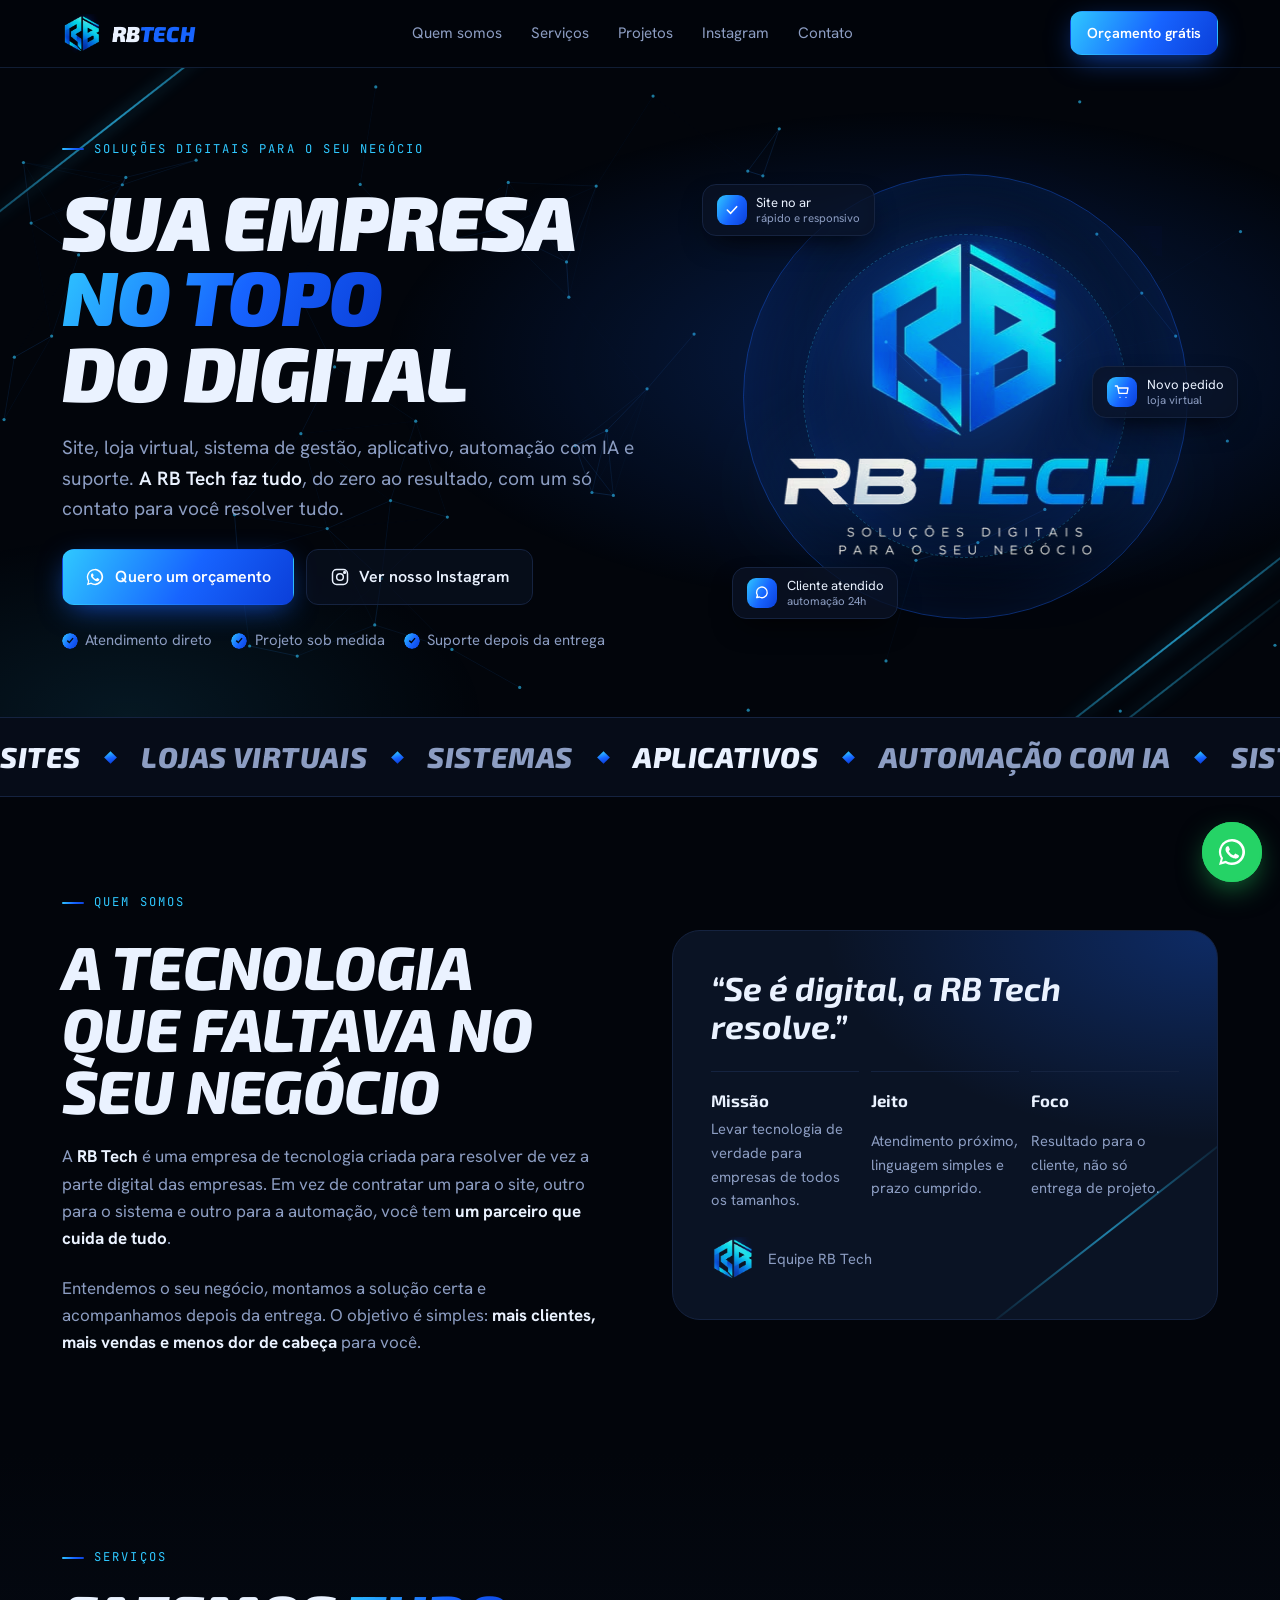
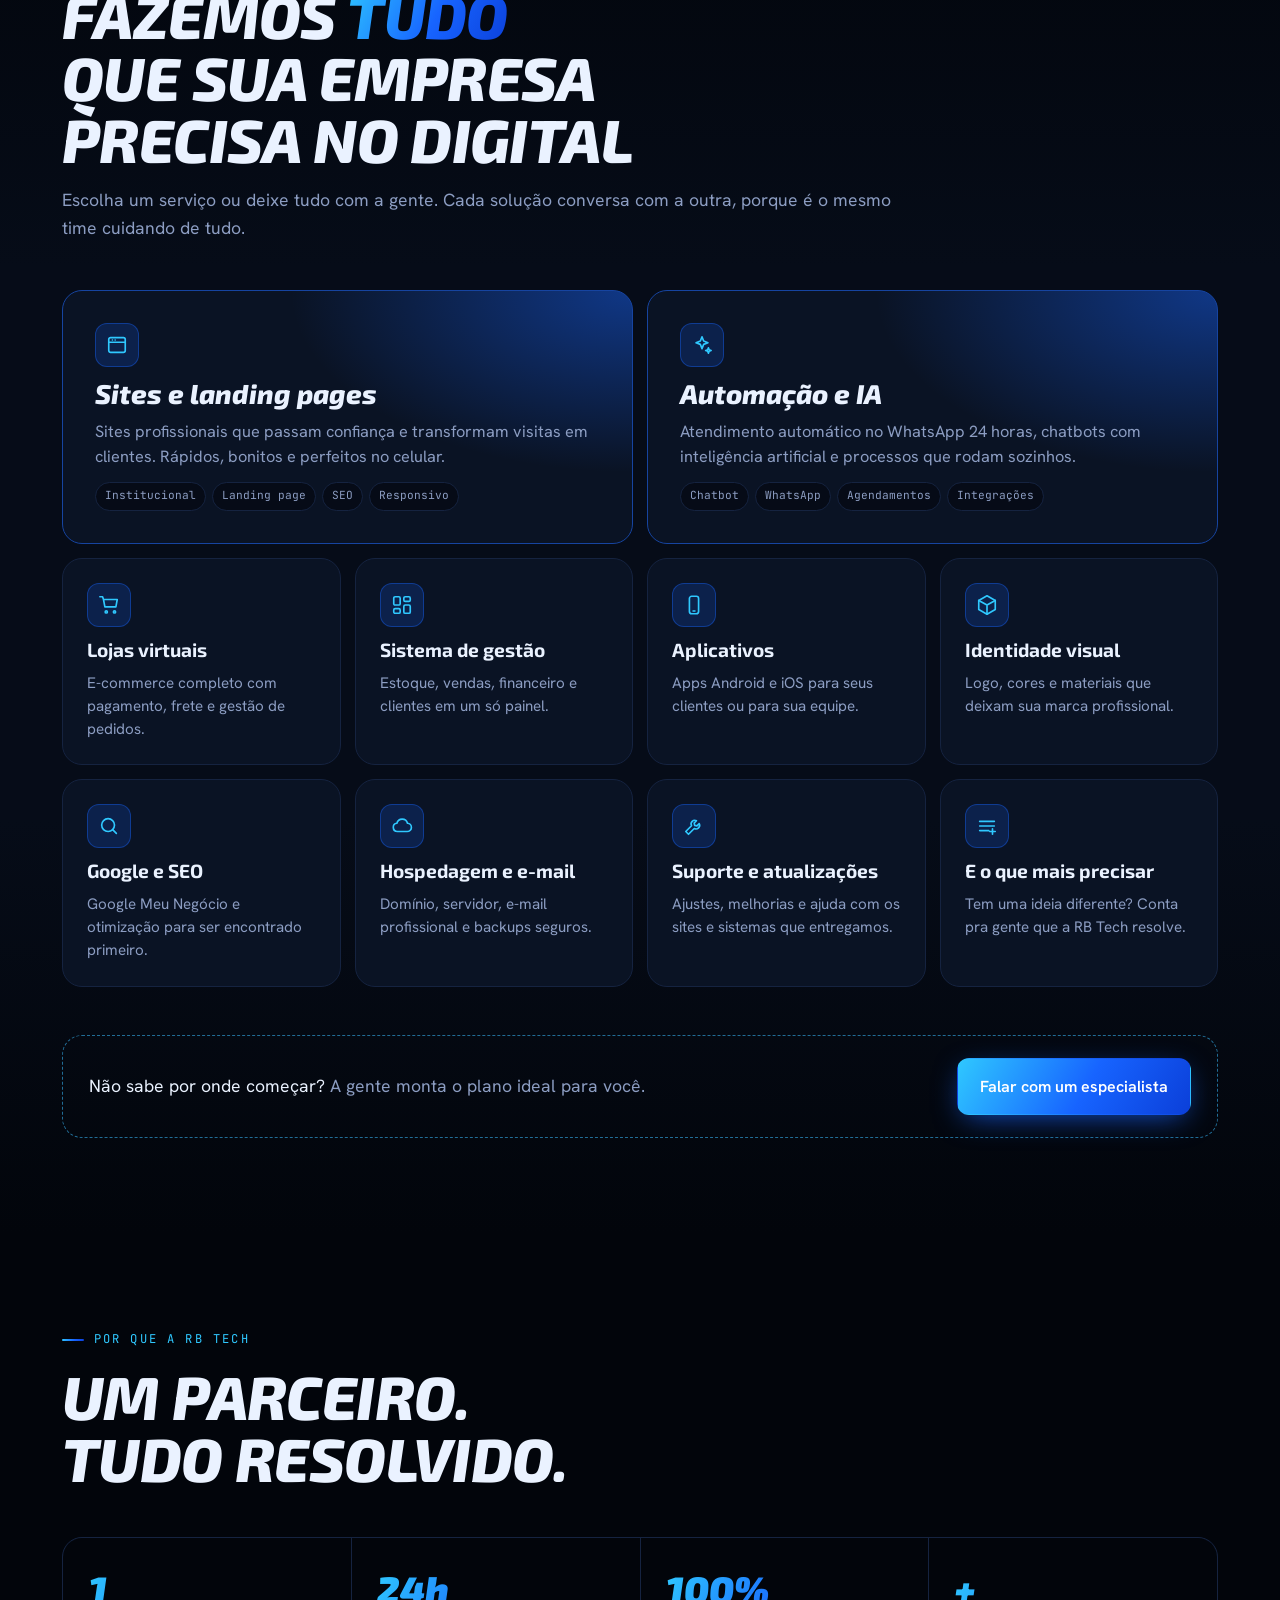
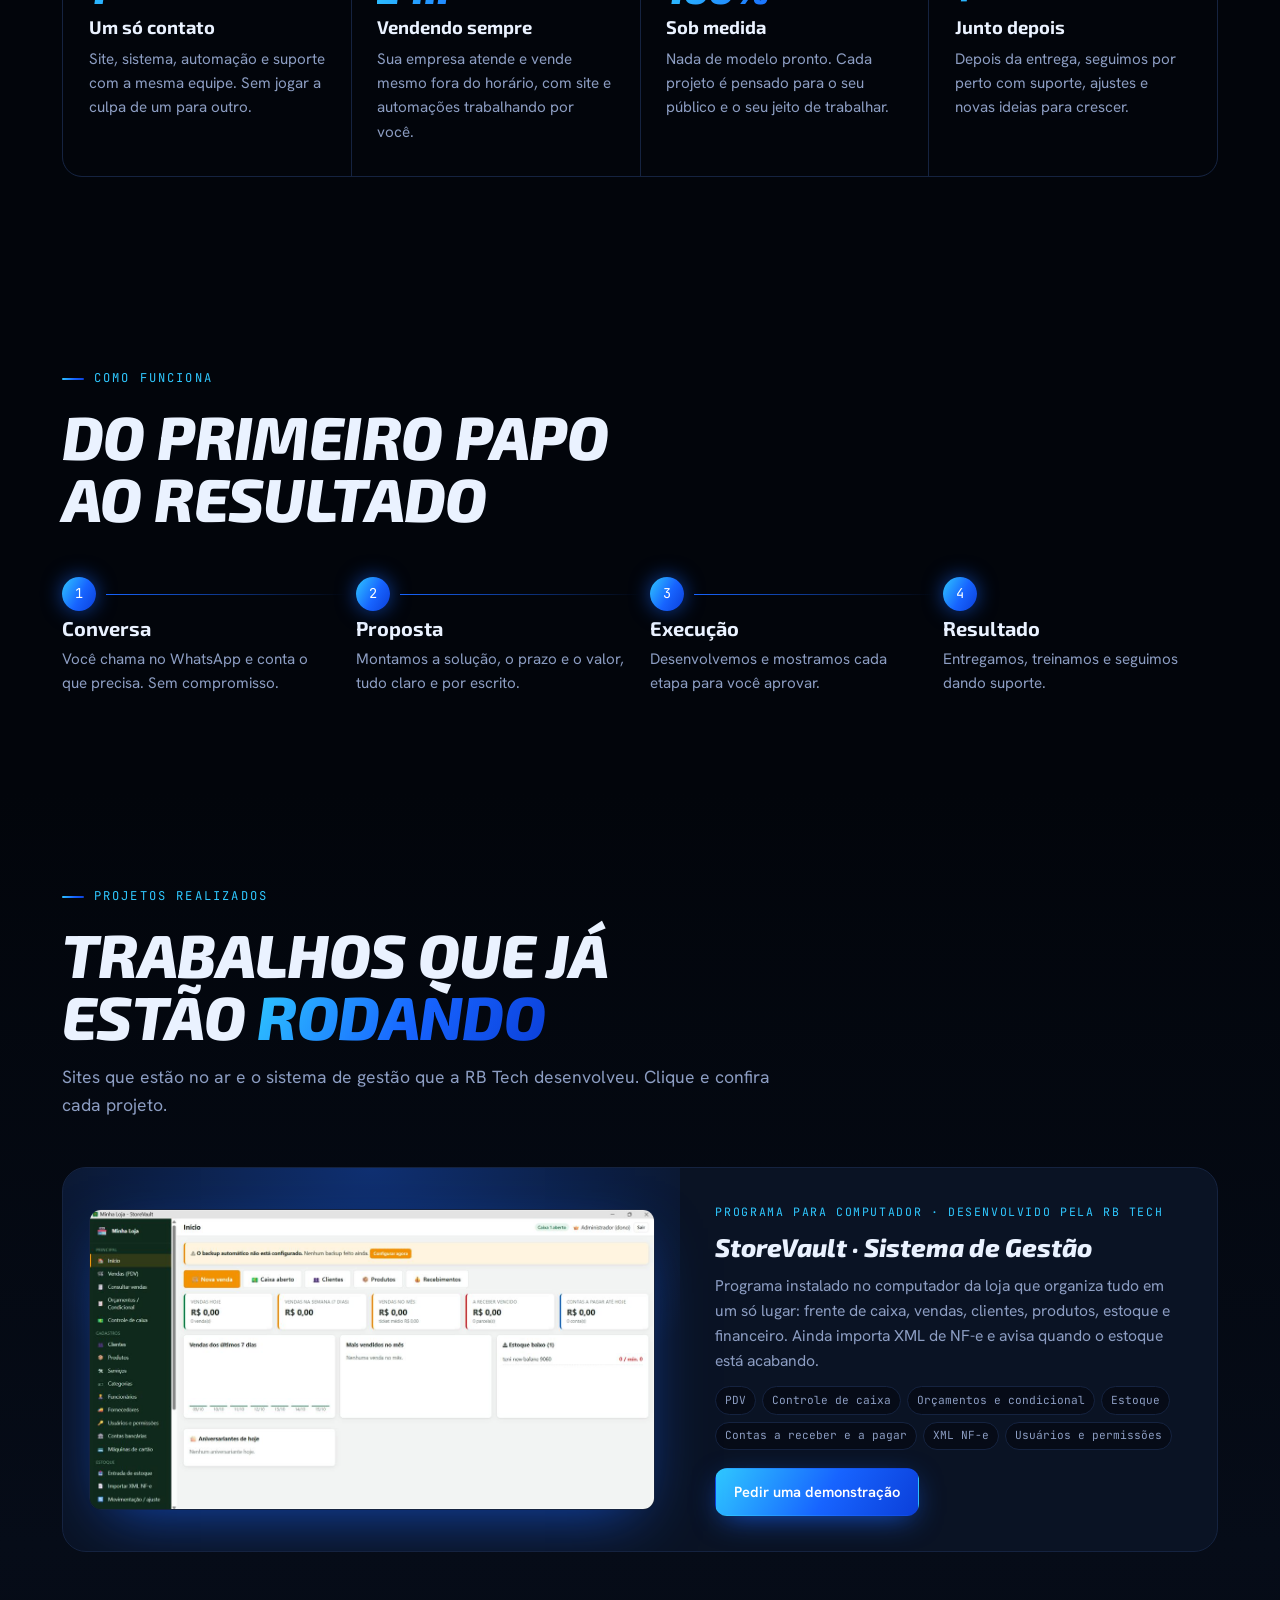
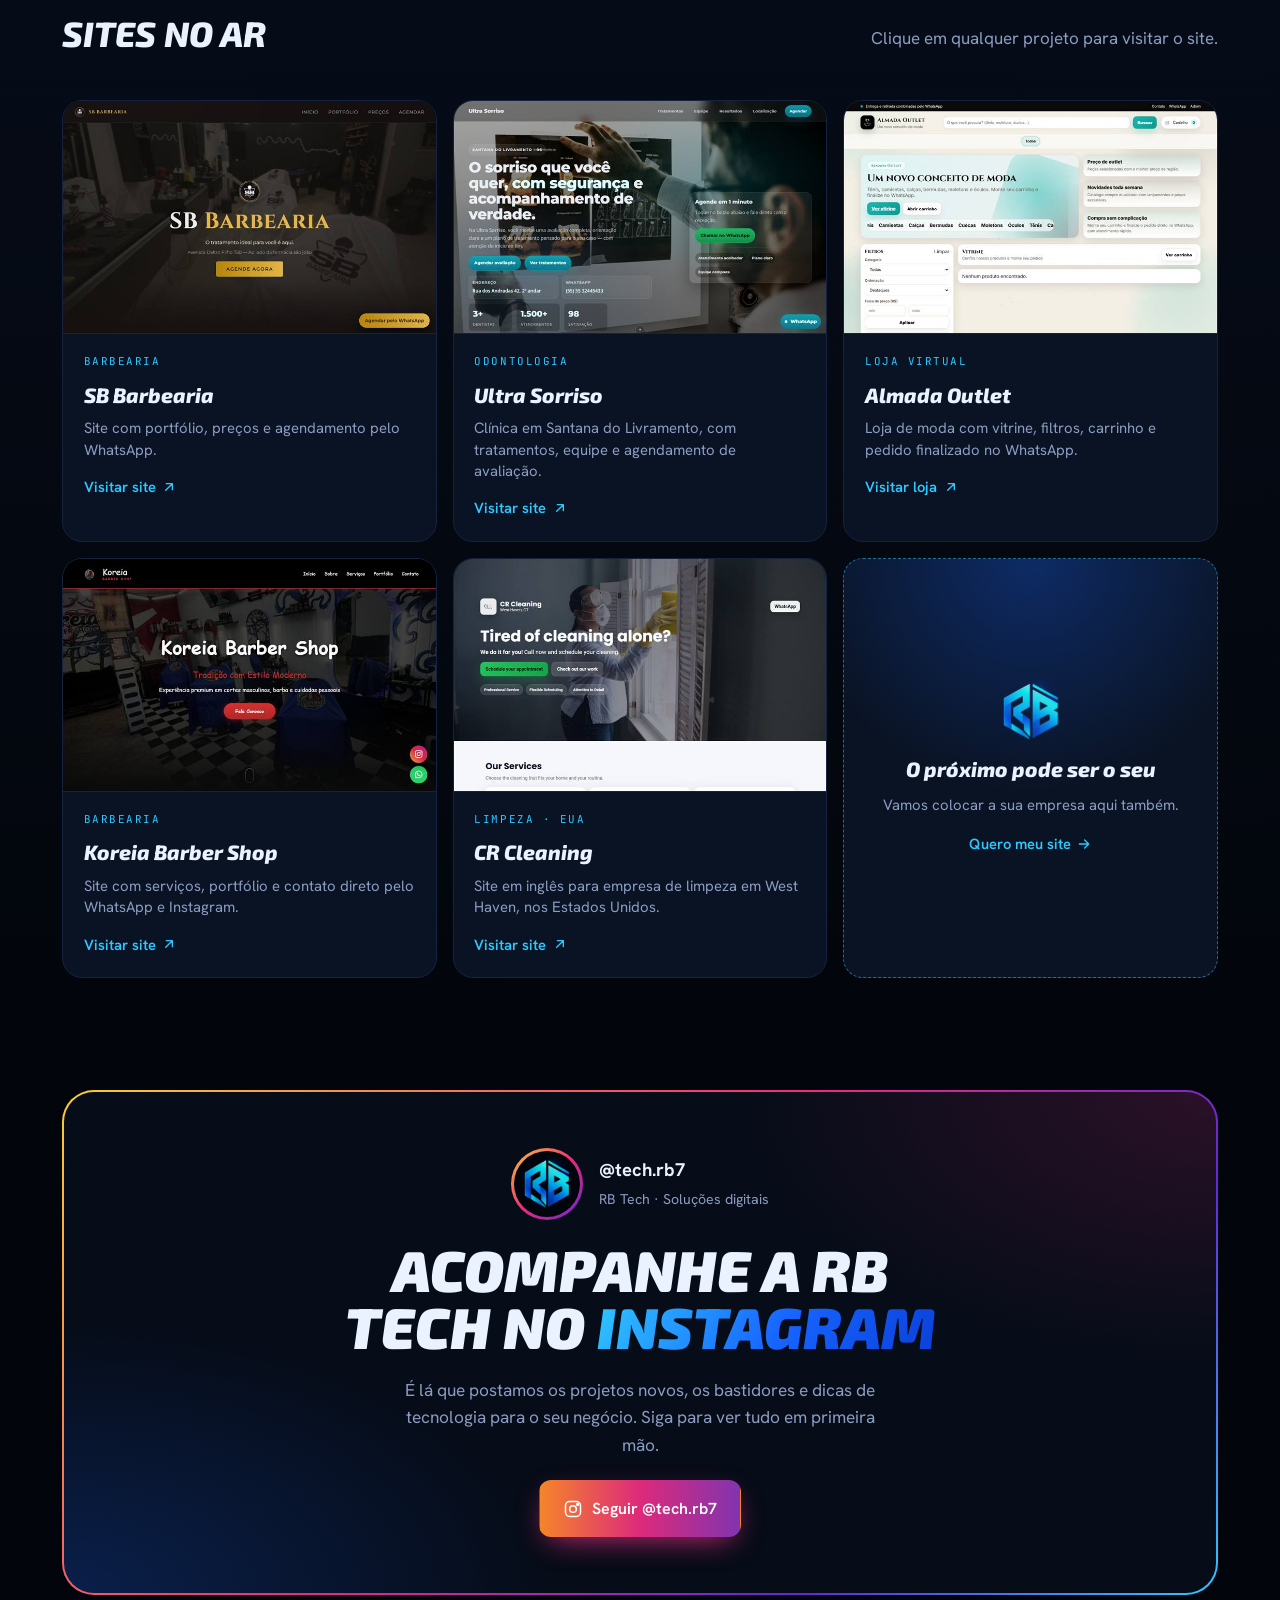
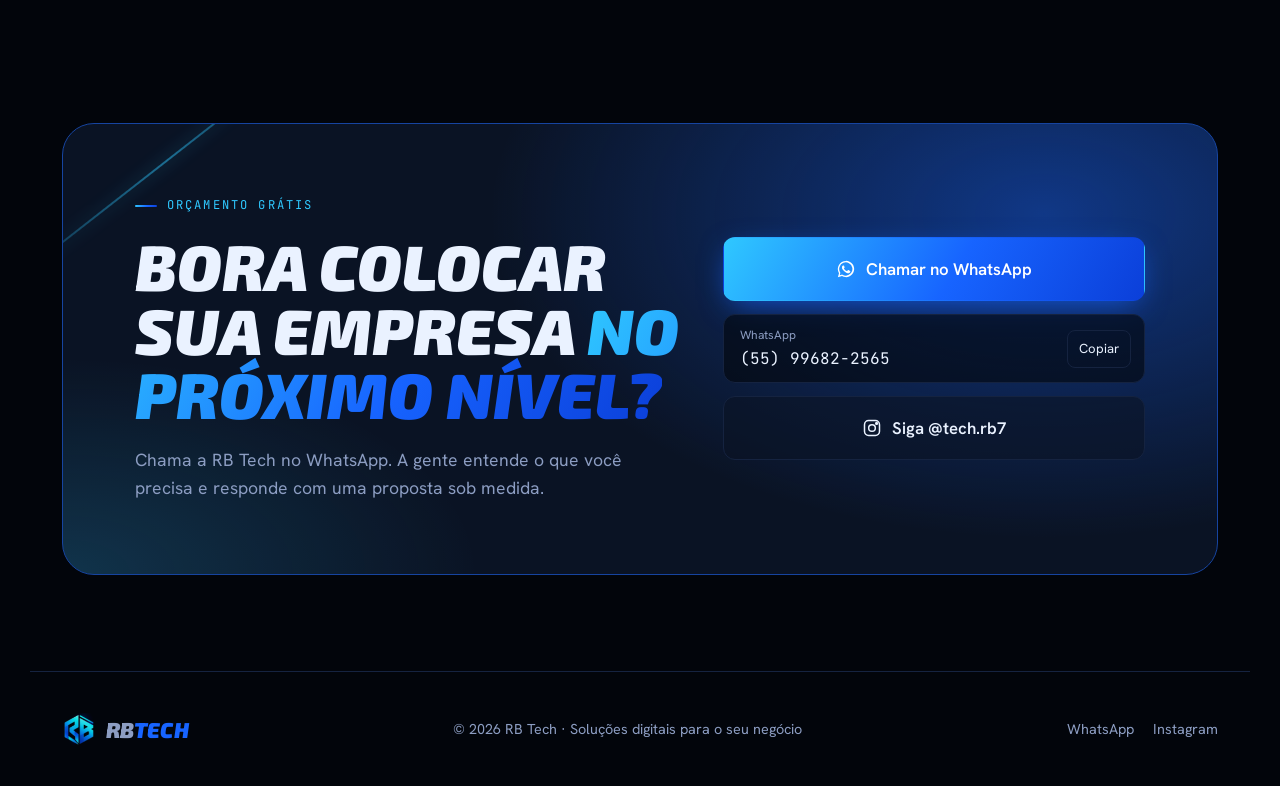
==== commit 85000d1f: "Adiciona link do site, imagem de prévia e sitemap Inclui o endereço techrb.netlify.app no README, ta" ====
--- a/index.html
+++ b/index.html
@@ -12,7 +12,14 @@
 <meta property="og:site_name" content="RB Tech">
 <meta property="og:title" content="RB Tech · Soluções digitais para o seu negócio">
 <meta property="og:description" content="Sites, lojas virtuais, sistema de gestão, aplicativos e automação com IA. Orçamento grátis pelo WhatsApp.">
-<script type="application/ld+json">{"@context":"https://schema.org","@type":"Organization","name":"RB Tech","description":"Soluções digitais para o seu negócio: sites, lojas virtuais, sistema de gestão, aplicativos e automação com IA.","telephone":"+55 55 99682-2565","sameAs":["https://www.instagram.com/tech.rb7/"],"contactPoint":{"@type":"ContactPoint","telephone":"+55 55 99682-2565","contactType":"sales","availableLanguage":"Portuguese"}}</script>
+<link rel="canonical" href="https://techrb.netlify.app/">
+<meta property="og:url" content="https://techrb.netlify.app/">
+<meta property="og:image" content="https://techrb.netlify.app/og-image.jpg">
+<meta property="og:image:width" content="1200">
+<meta property="og:image:height" content="630">
+<meta property="og:image:alt" content="RB Tech: sua empresa no topo do digital">
+<meta name="twitter:card" content="summary_large_image">
+<script type="application/ld+json">{"@context":"https://schema.org","@type":"Organization","name":"RB Tech","url":"https://techrb.netlify.app/","logo":"https://techrb.netlify.app/og-image.jpg","description":"Soluções digitais para o seu negócio: sites, lojas virtuais, sistema de gestão, aplicativos e automação com IA.","telephone":"+55 55 99682-2565","sameAs":["https://www.instagram.com/tech.rb7/"],"contactPoint":{"@type":"ContactPoint","telephone":"+55 55 99682-2565","contactType":"sales","availableLanguage":"Portuguese"}}</script>
 <link rel="preconnect" href="https://fonts.googleapis.com">
 <link rel="preconnect" href="https://fonts.gstatic.com" crossorigin>
 <link rel="stylesheet" href="https://fonts.googleapis.com/css2?family=Exo+2:ital,wght@0,500;0,700;1,700;1,800;1,900&family=Hanken+Grotesk:wght@400;500;600&family=JetBrains+Mono:wght@400;500&display=swap">
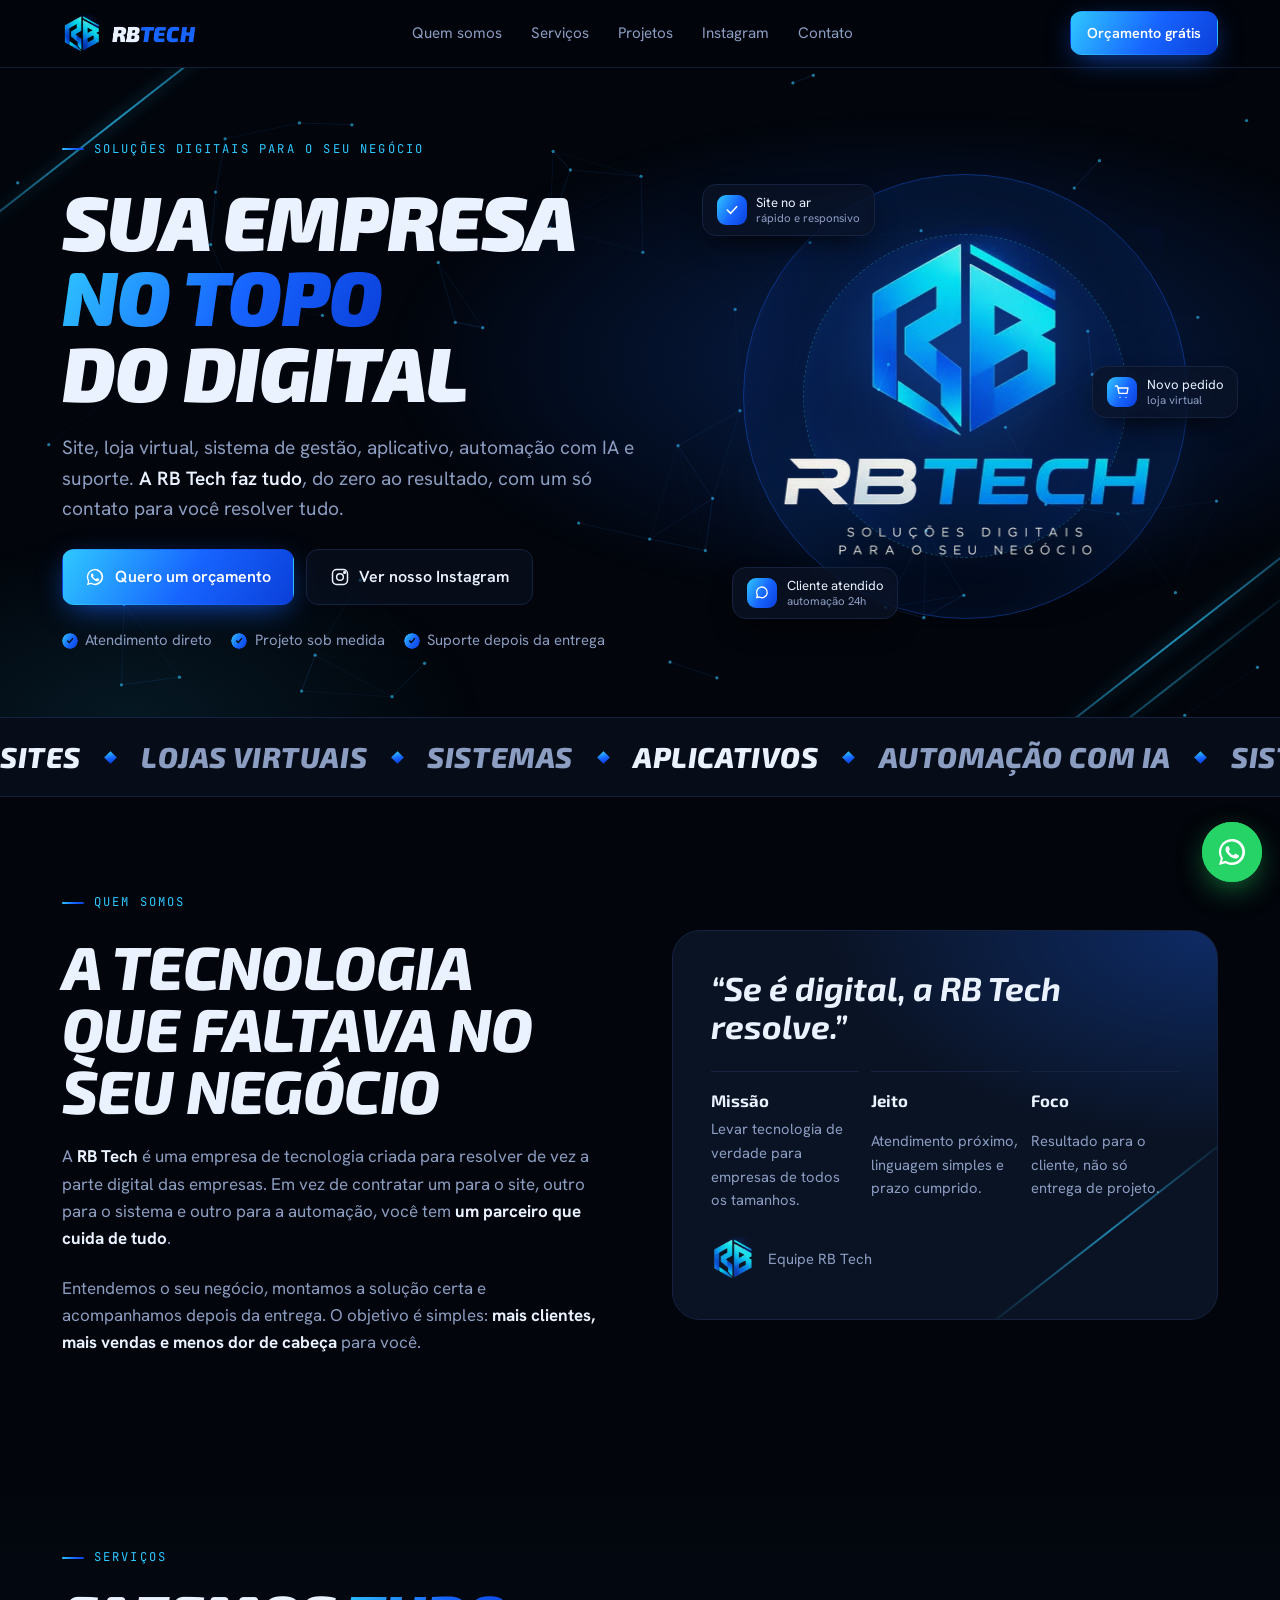
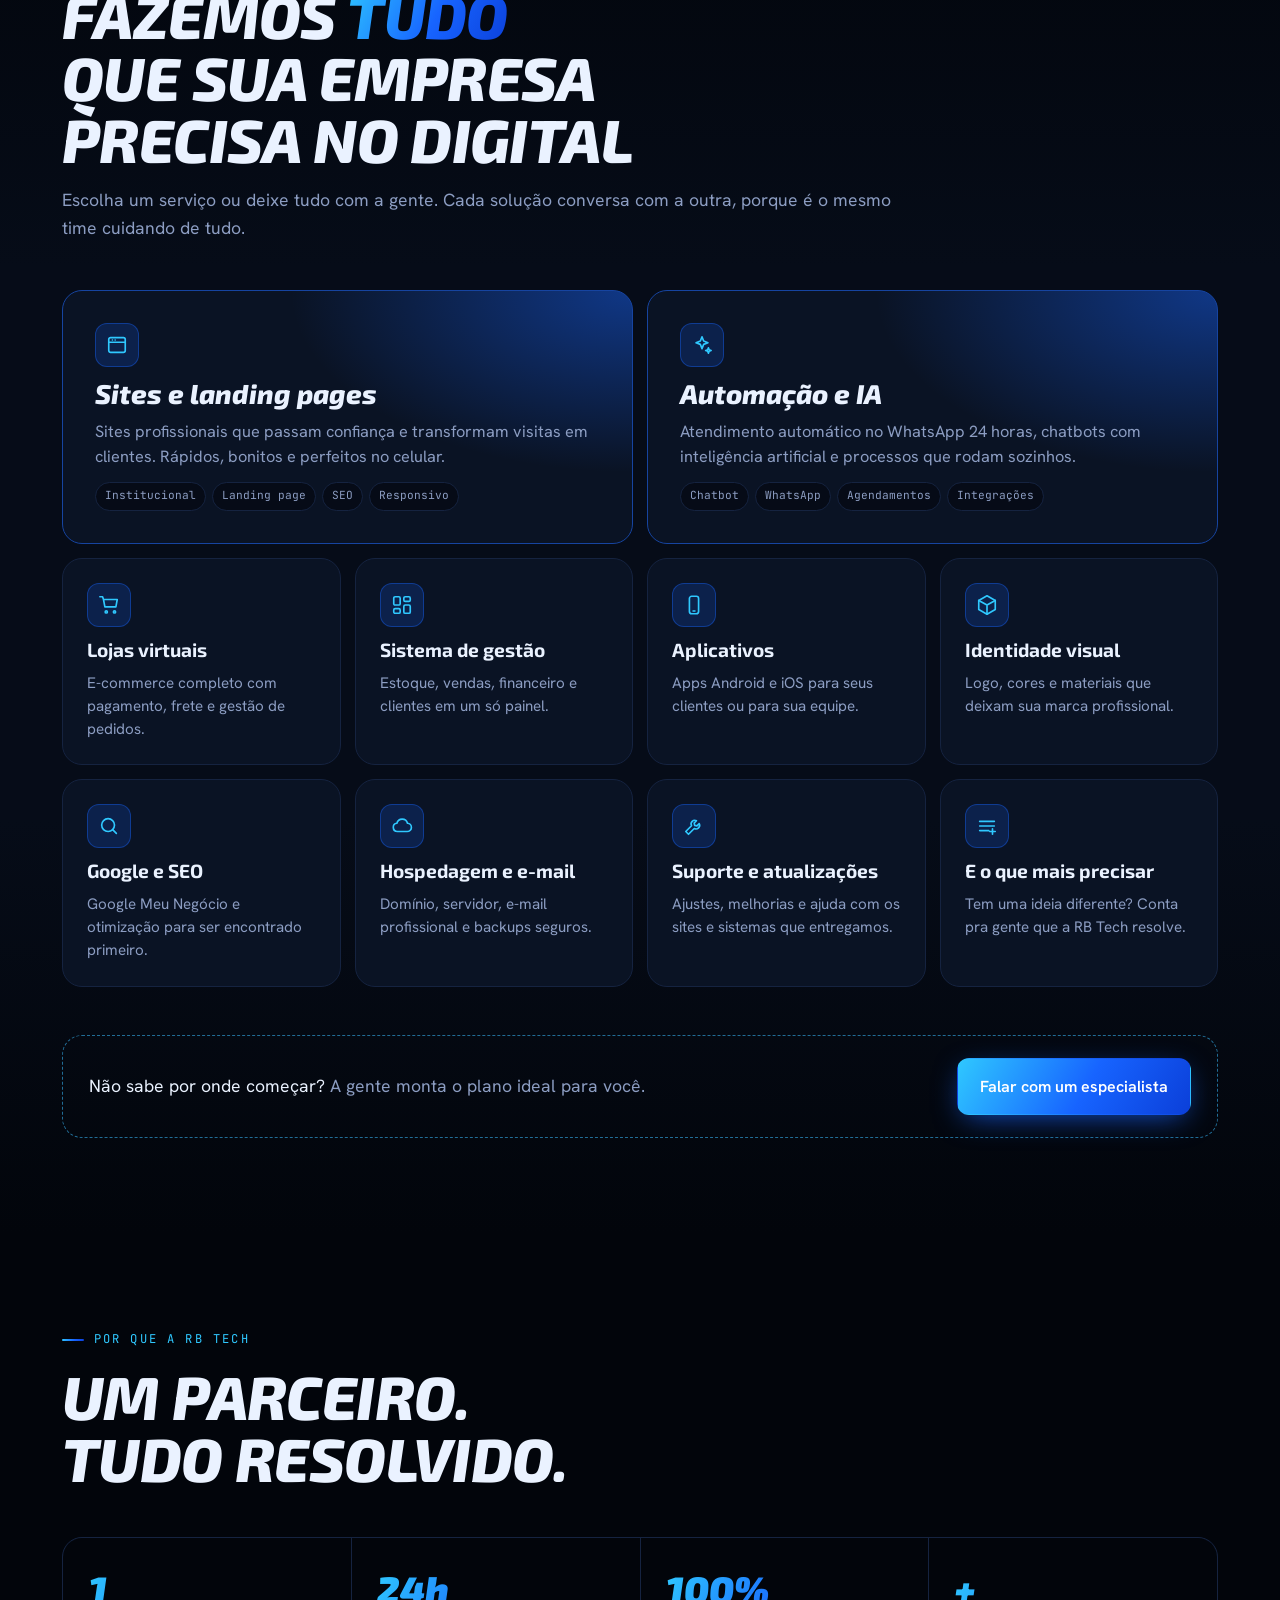
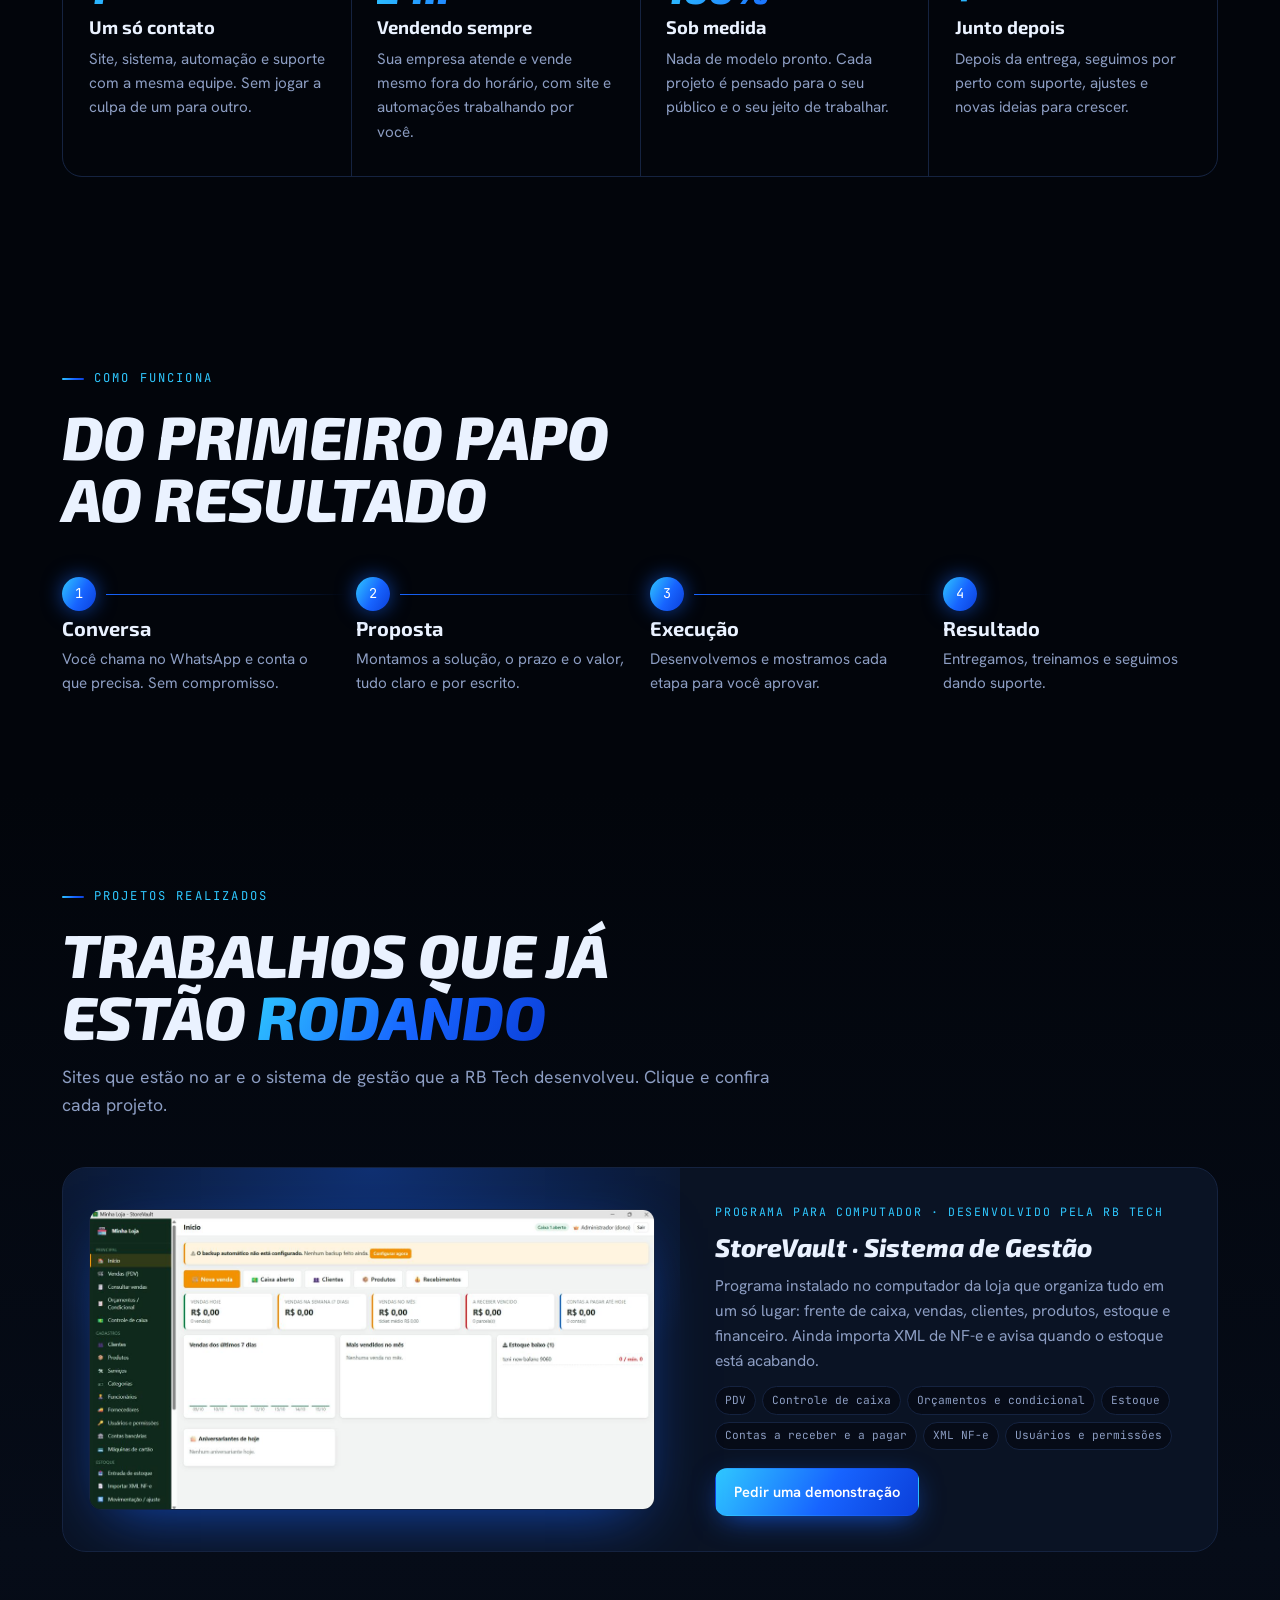
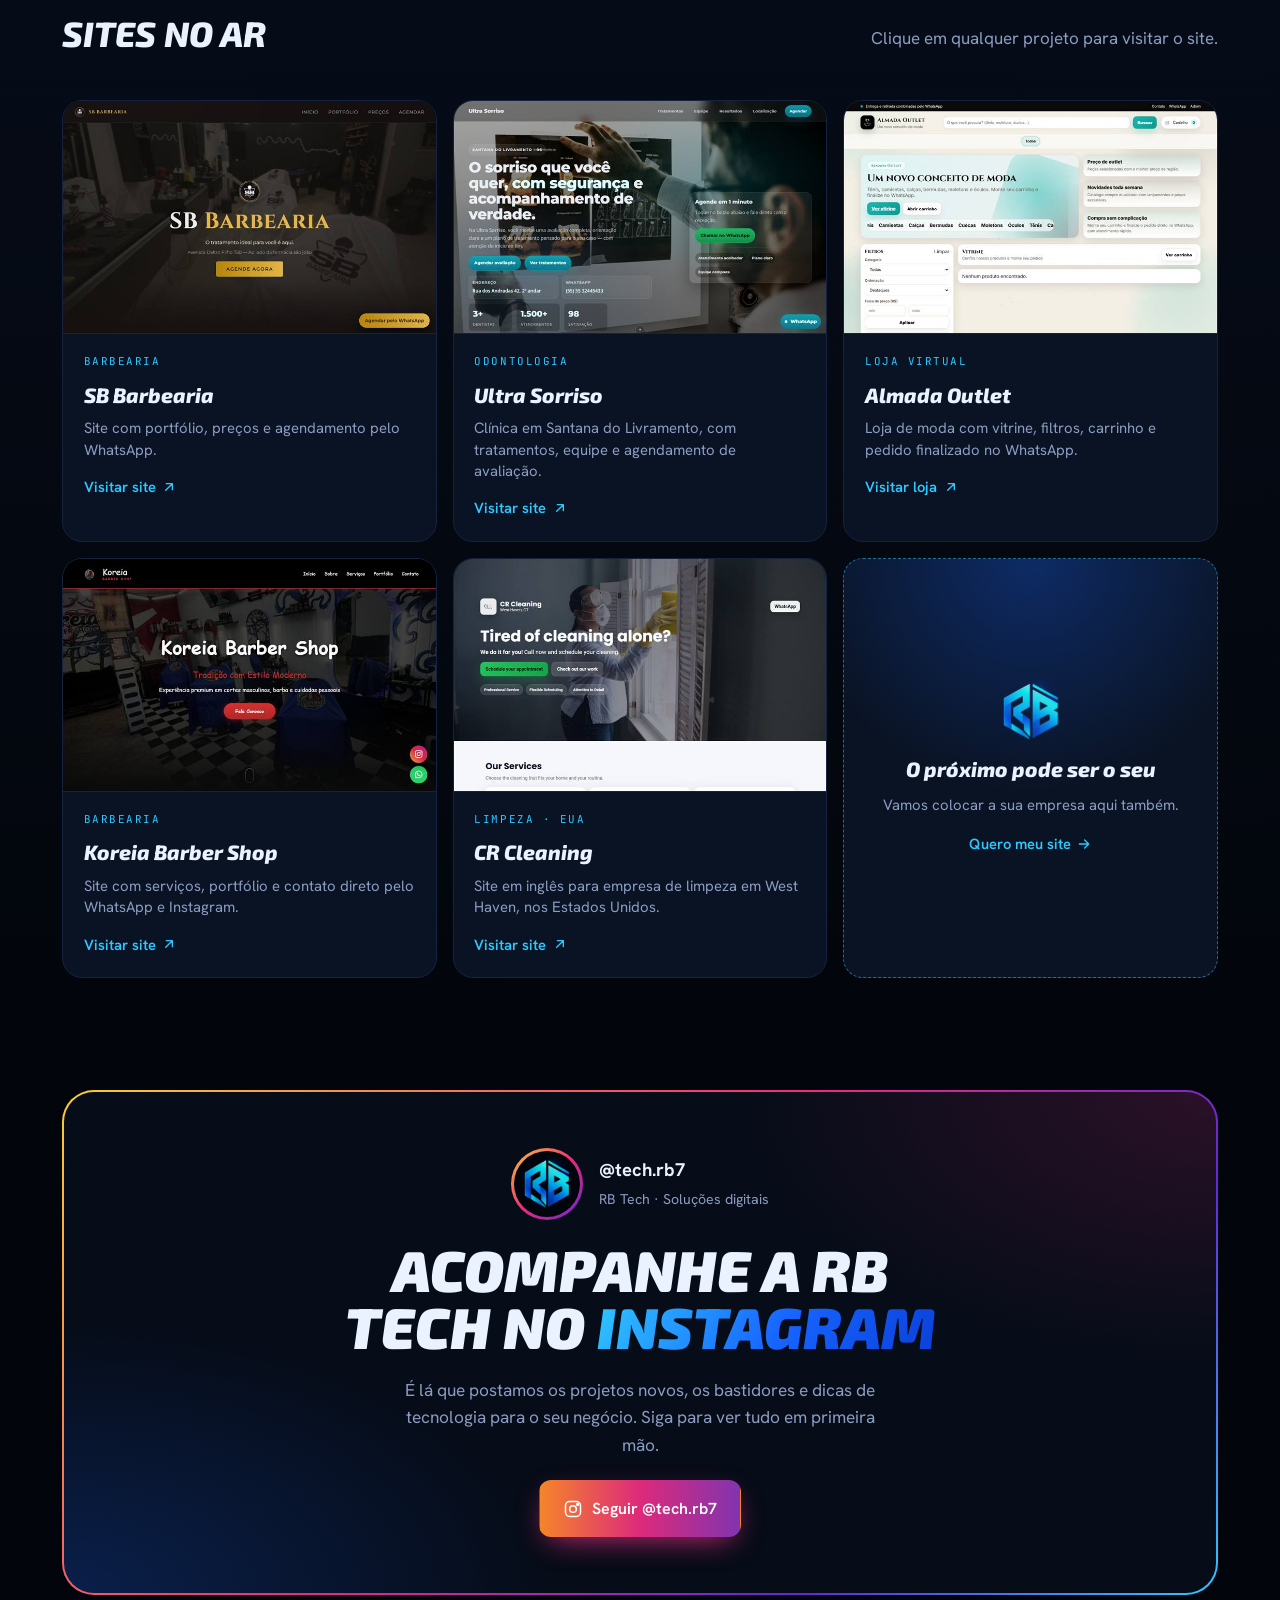
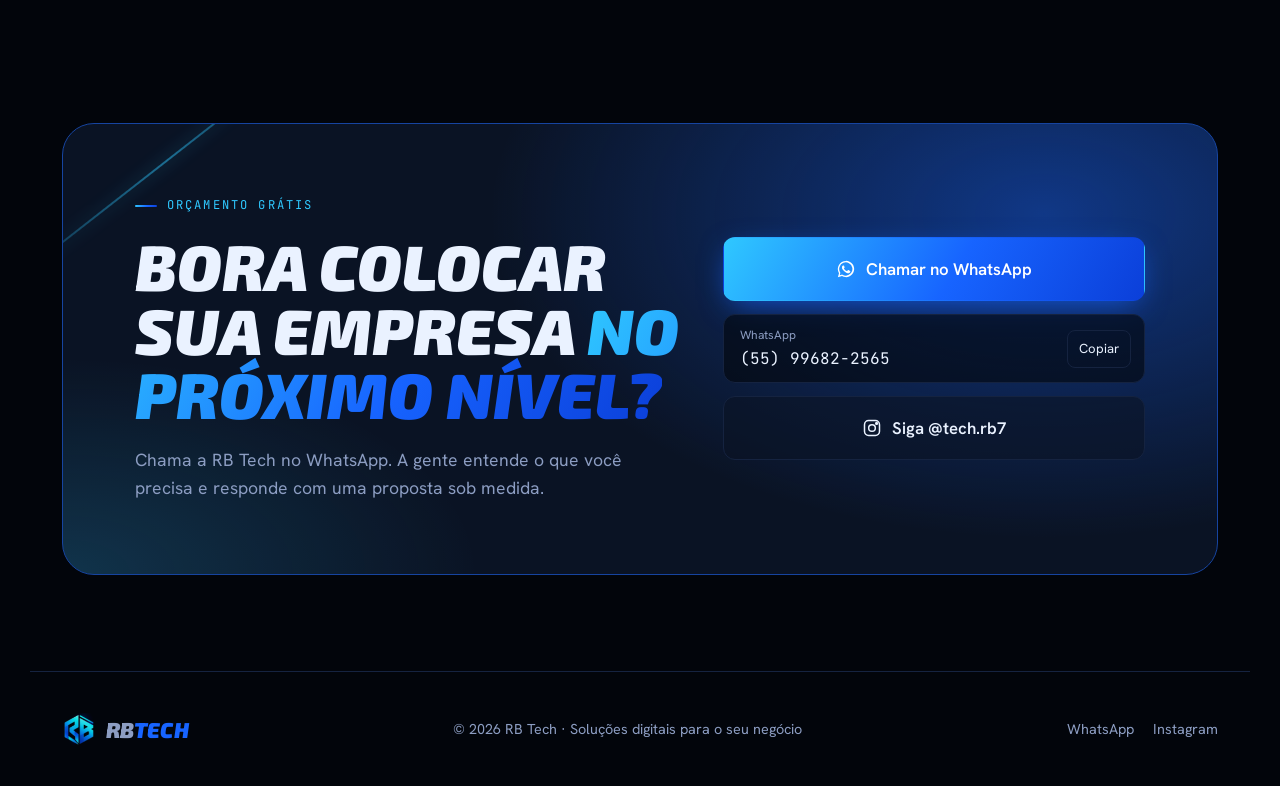
==== commit ff90d254: "Adiciona verificação do Google Search Console" ====
--- a/index.html
+++ b/index.html
@@ -13,6 +13,7 @@
 <meta property="og:title" content="RB Tech · Soluções digitais para o seu negócio">
 <meta property="og:description" content="Sites, lojas virtuais, sistema de gestão, aplicativos e automação com IA. Orçamento grátis pelo WhatsApp.">
 <link rel="canonical" href="https://techrb.netlify.app/">
+<meta name="google-site-verification" content="BzOViek12aV5yVKgaPyhoUJsWla_qIPJVkJPGysKa8w">
 <meta property="og:url" content="https://techrb.netlify.app/">
 <meta property="og:image" content="https://techrb.netlify.app/og-image.jpg">
 <meta property="og:image:width" content="1200">
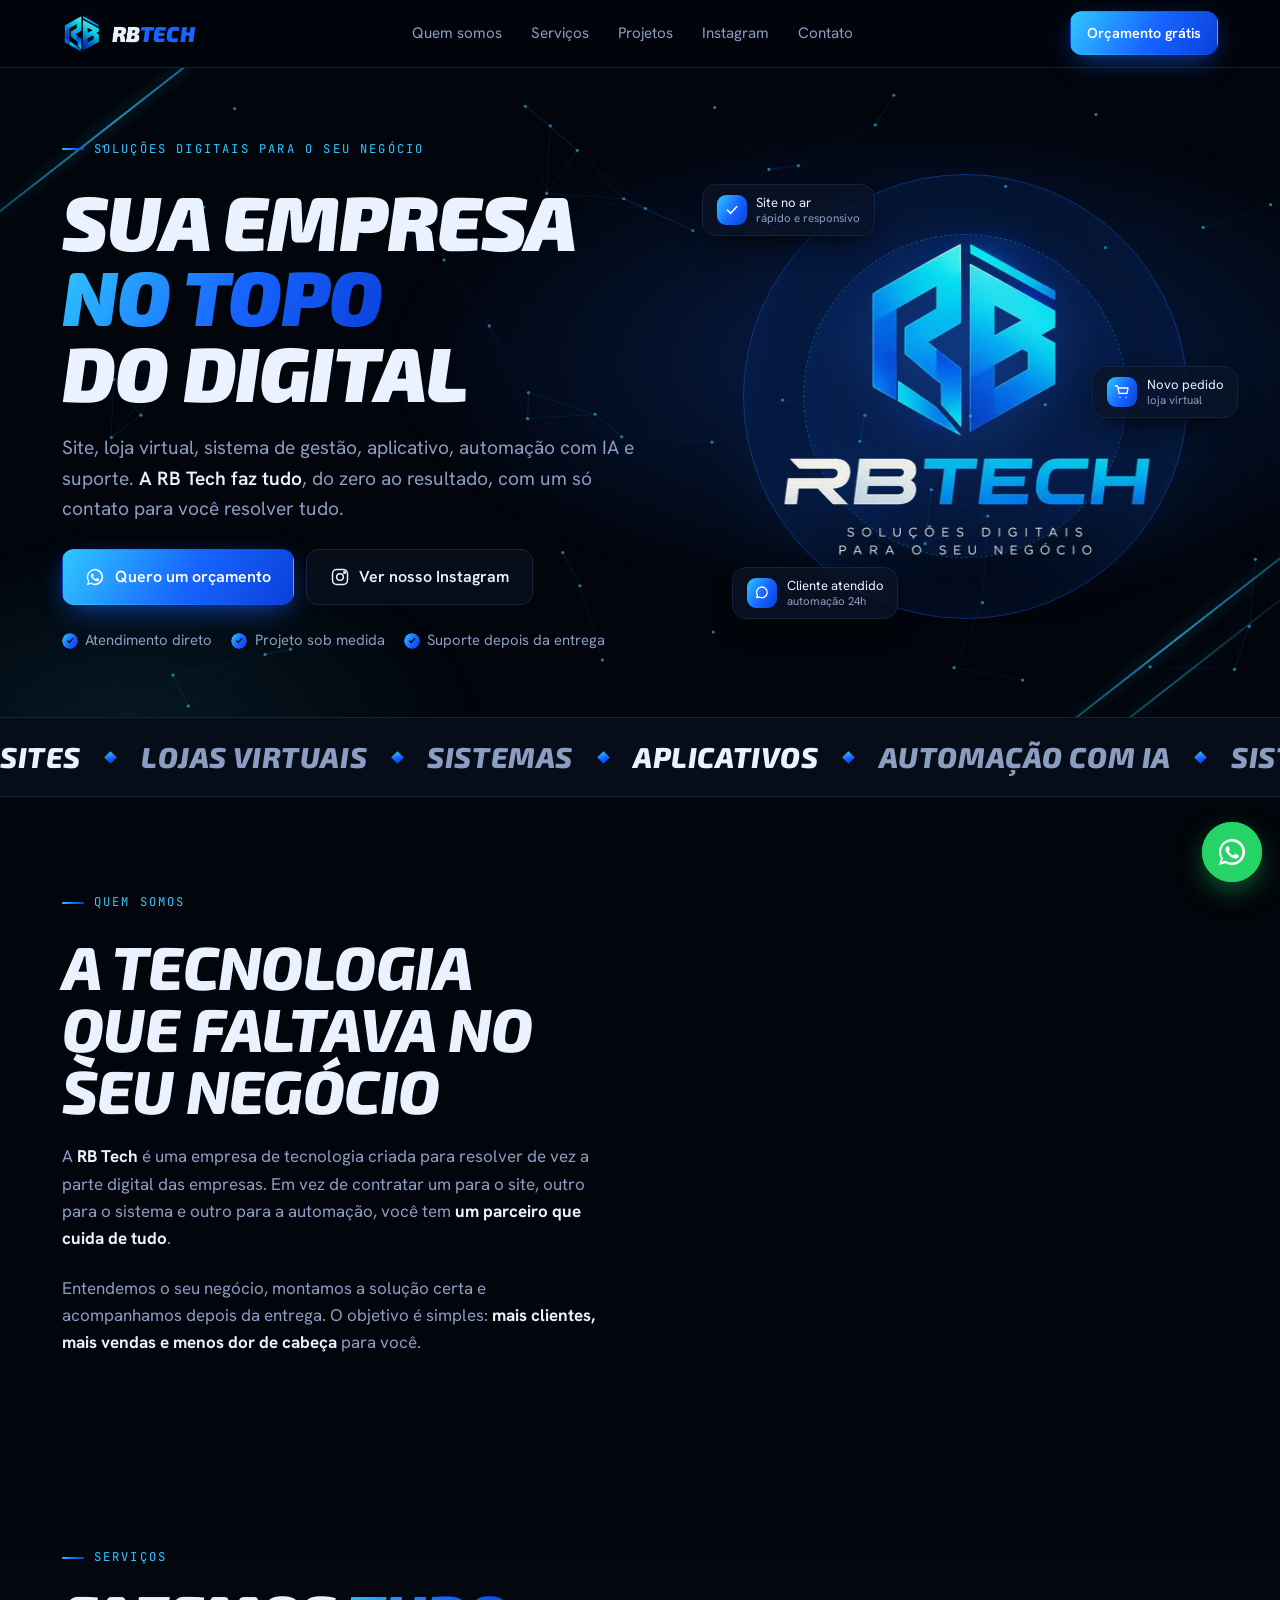
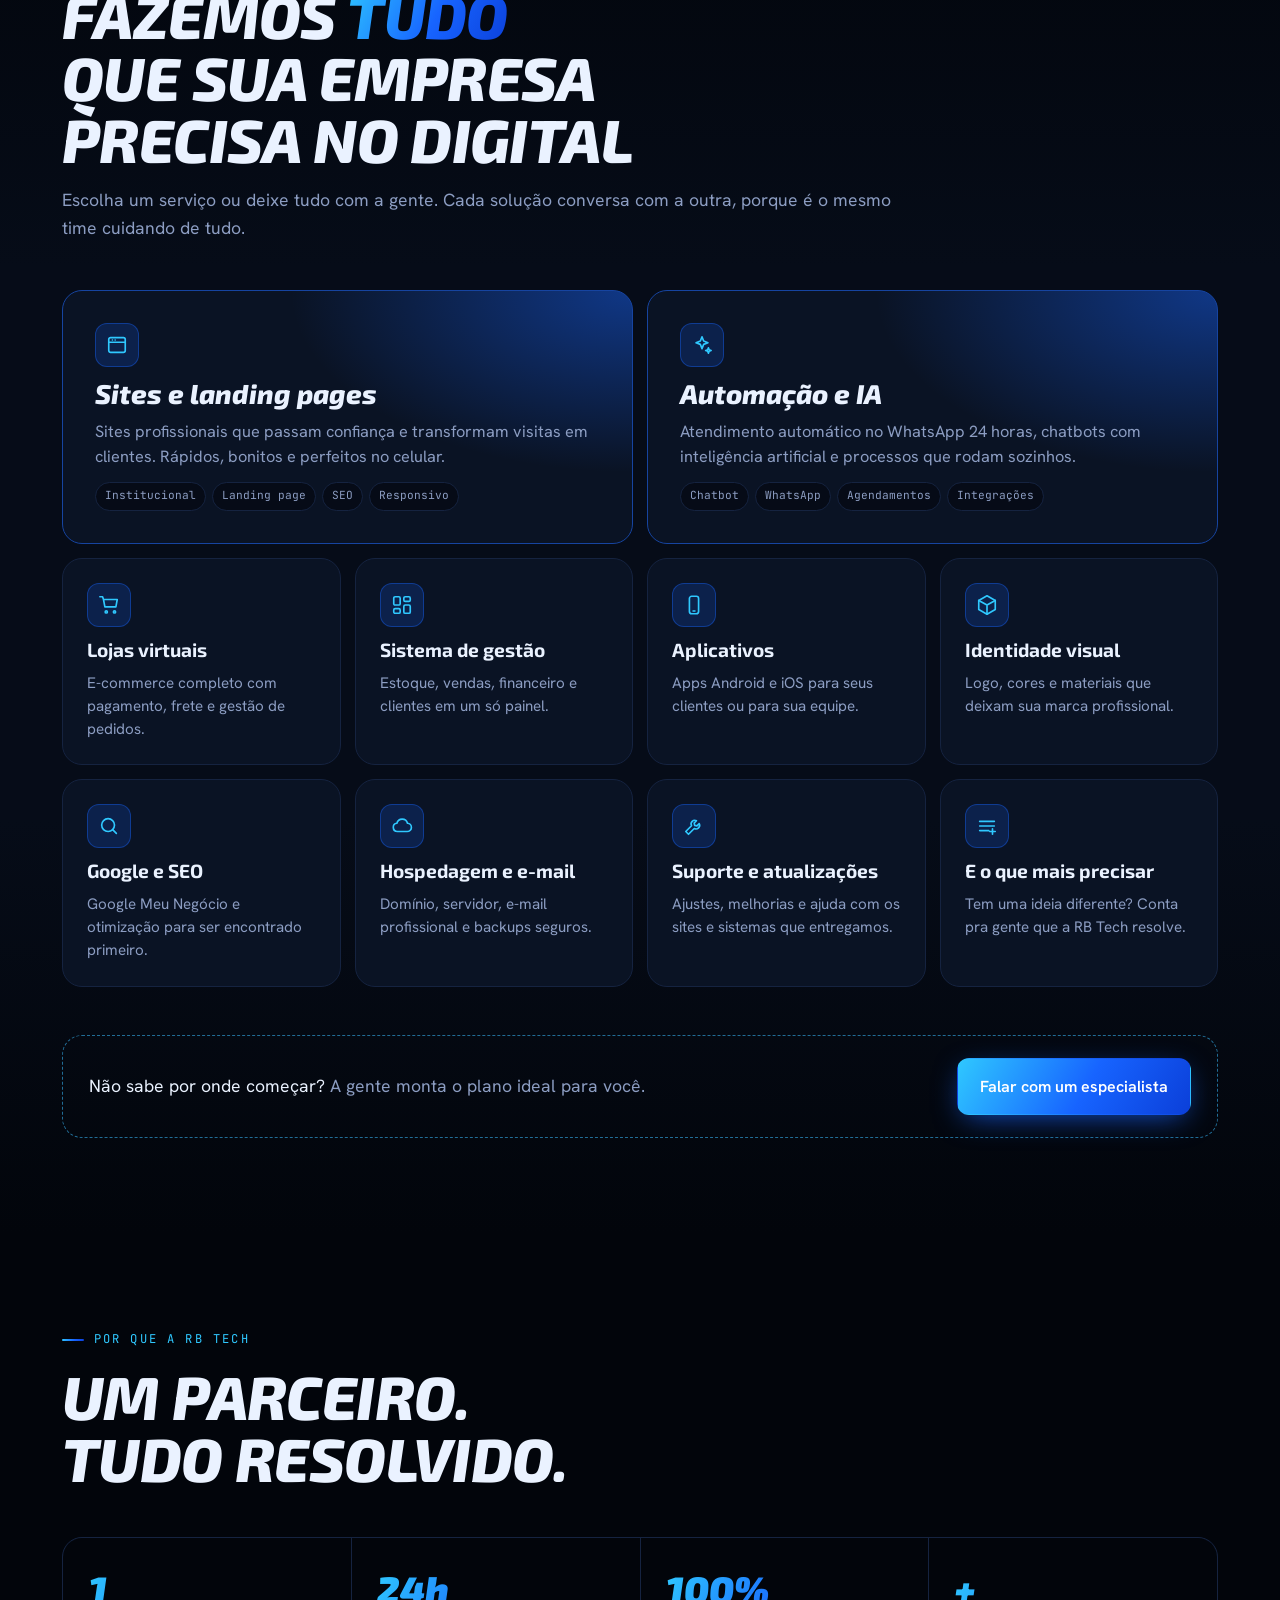
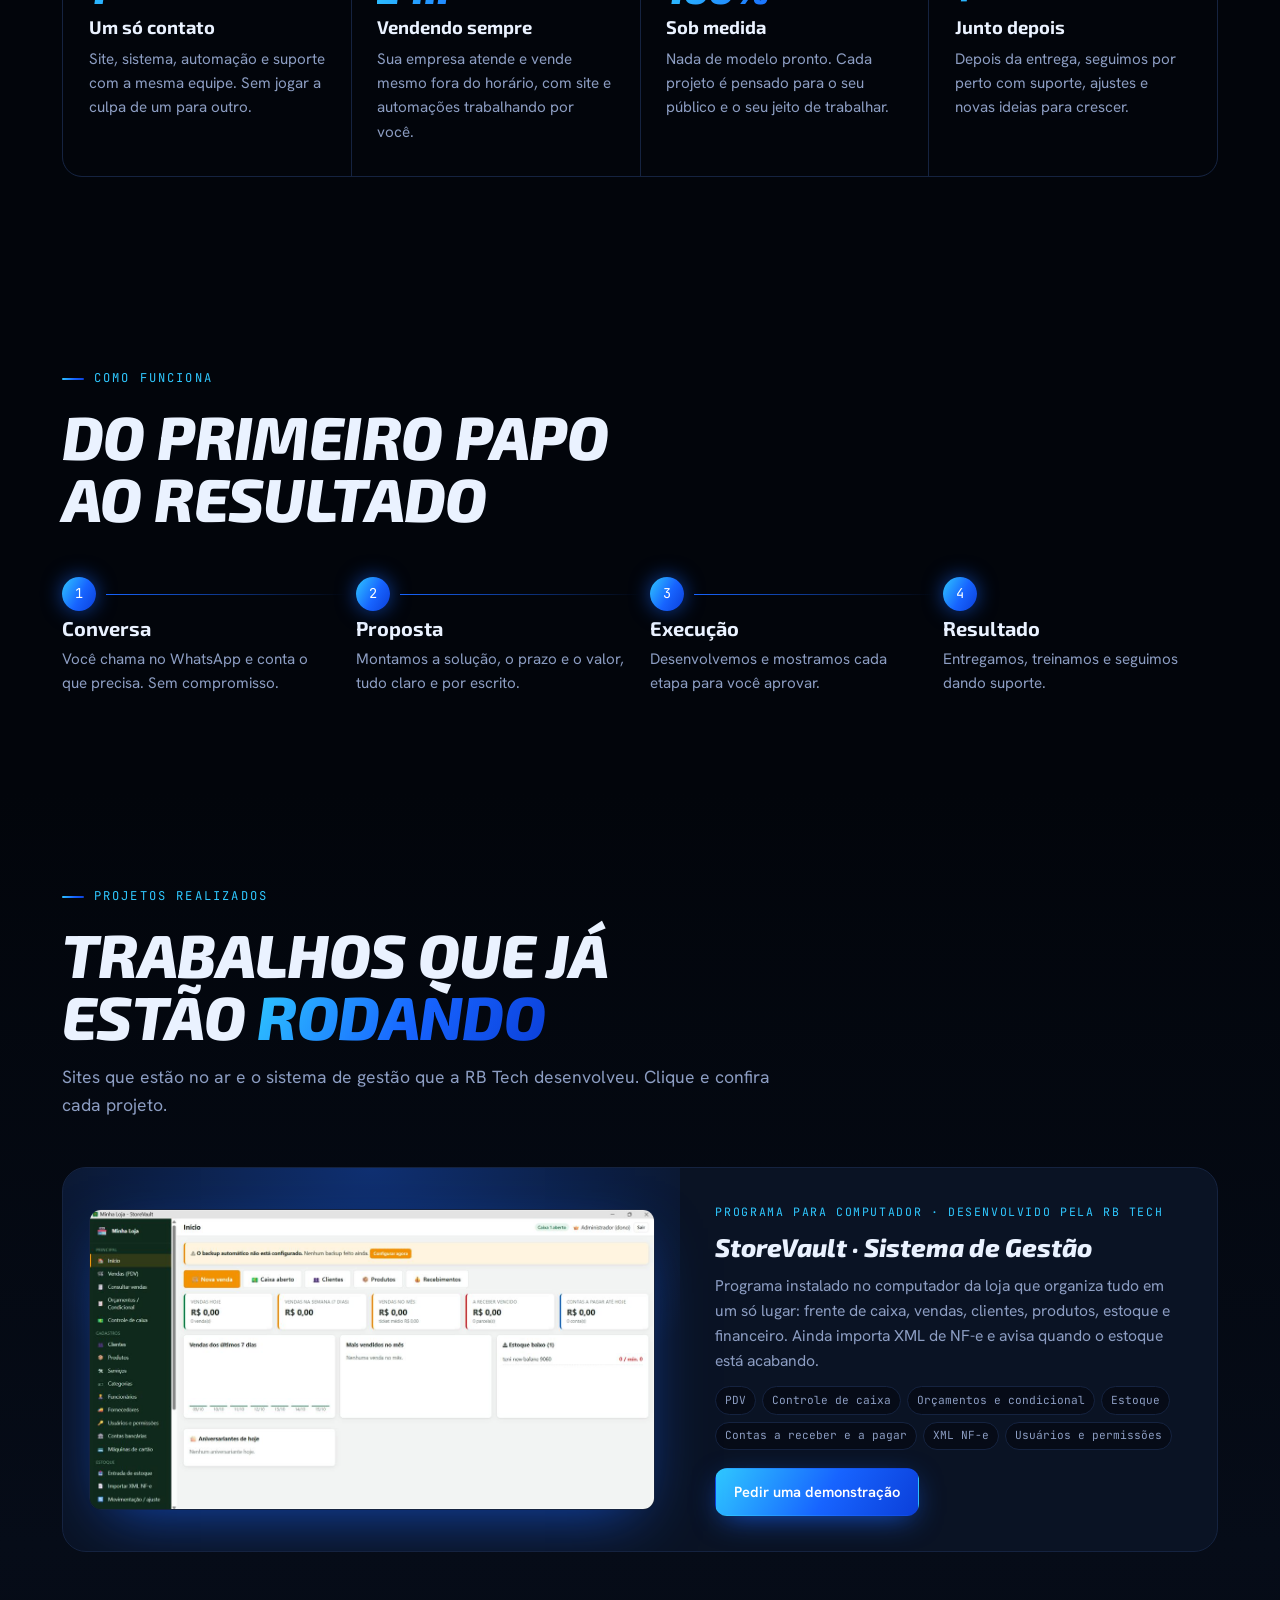
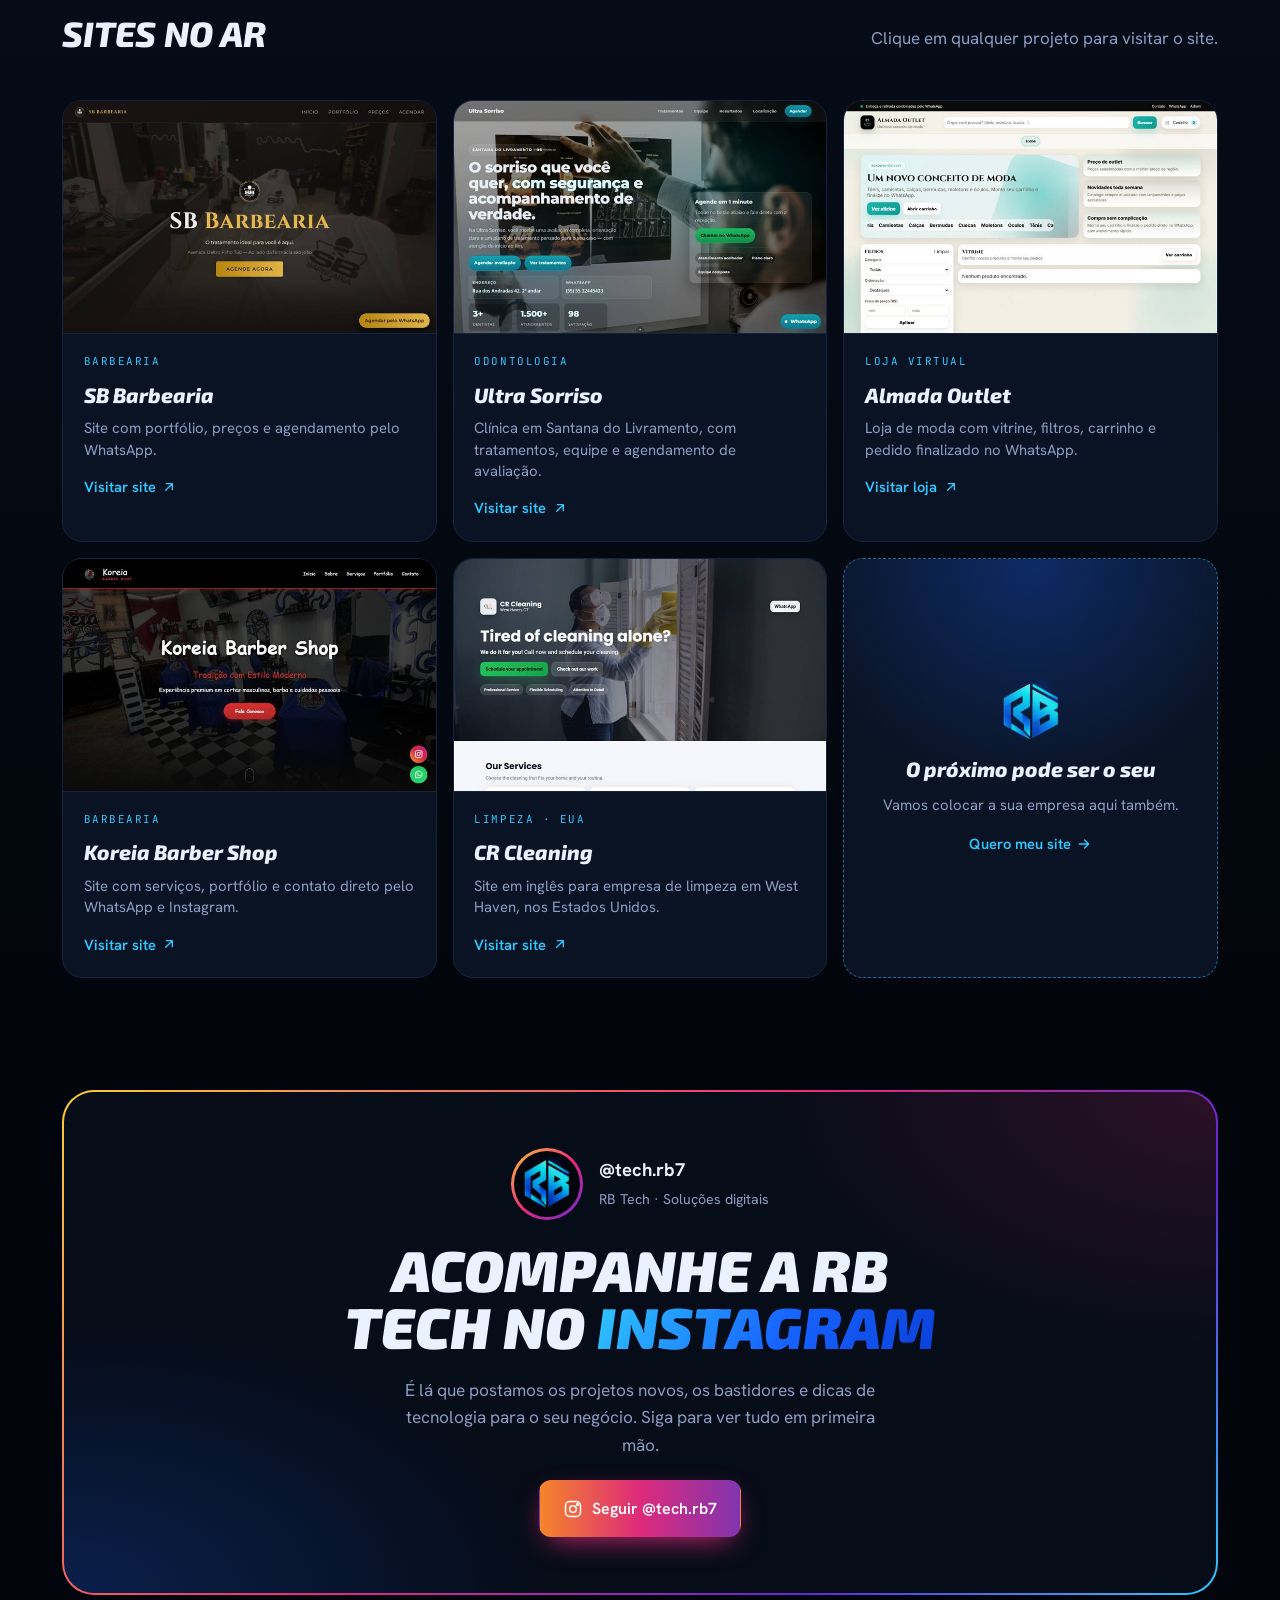
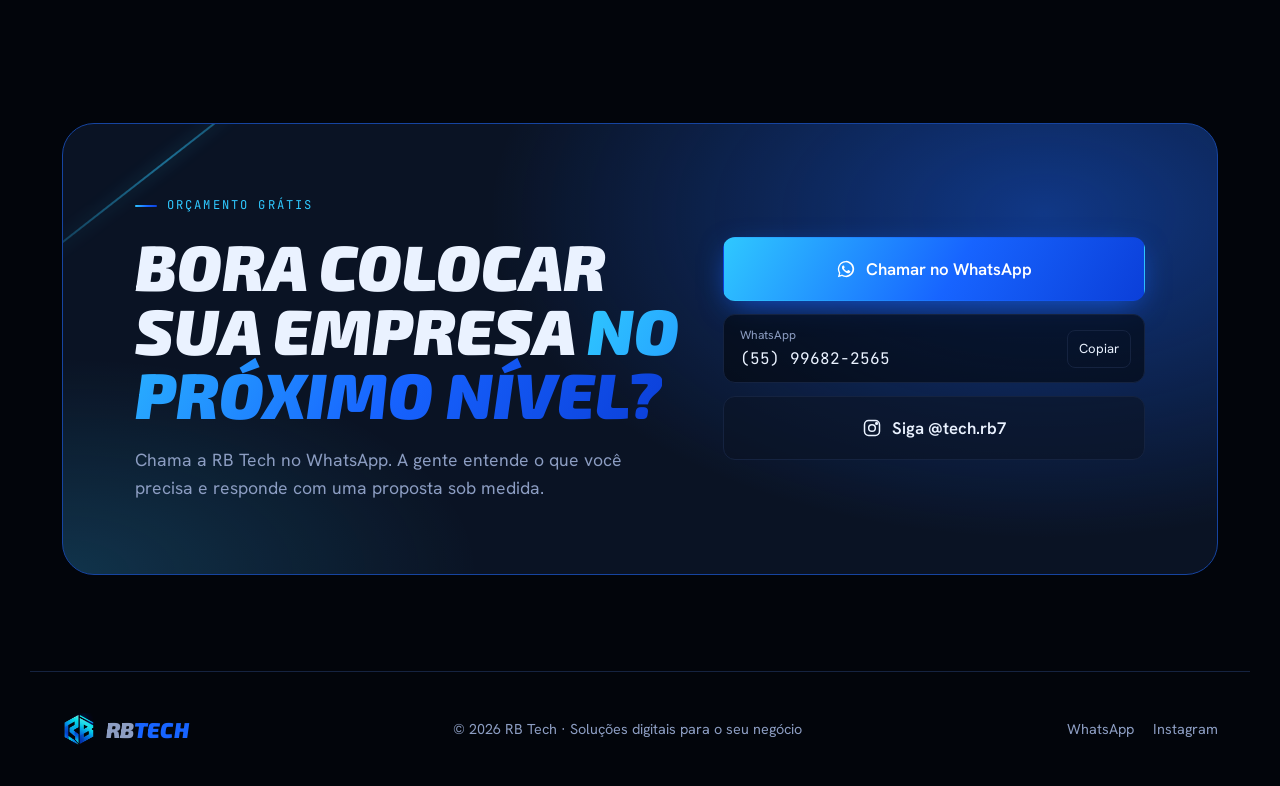
==== commit 7210d522: "Adiciona página para lojas de roupa e loja de demonstração - lojas-de-roupa/: página de venda de loj" ====
--- a/index.html
+++ b/index.html
@@ -116,6 +116,9 @@
   .hero-visual{order:-1;max-width:440px;width:100%;margin-inline:auto}
   .toast{font-size:.75rem}
   .toast.t1{left:0}.toast.t2{right:0}
+  /* no celular o t3 cobria a frase da logo: desce para baixo dela */
+  .hero-visual{margin-bottom:2.6rem}
+  .toast.t3{bottom:-15%;left:2%}
 }
 
 /* STRIP */
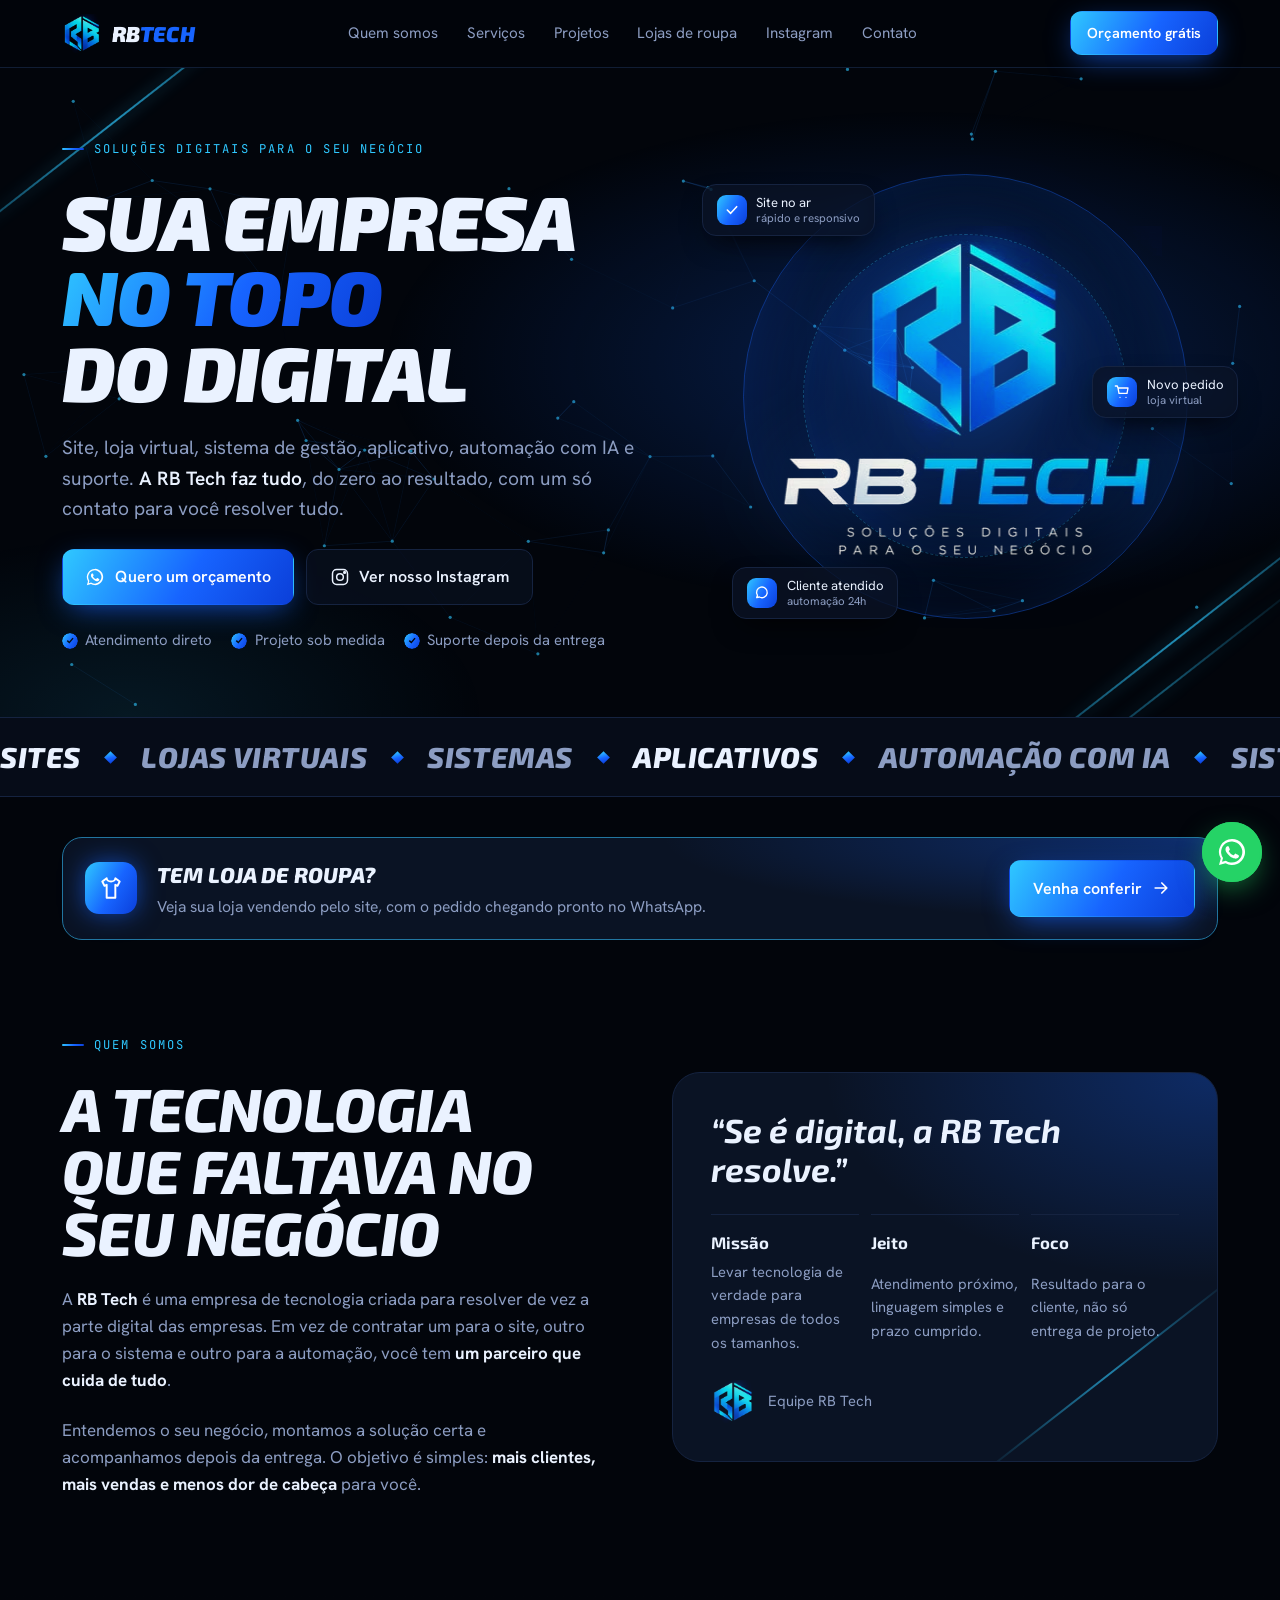
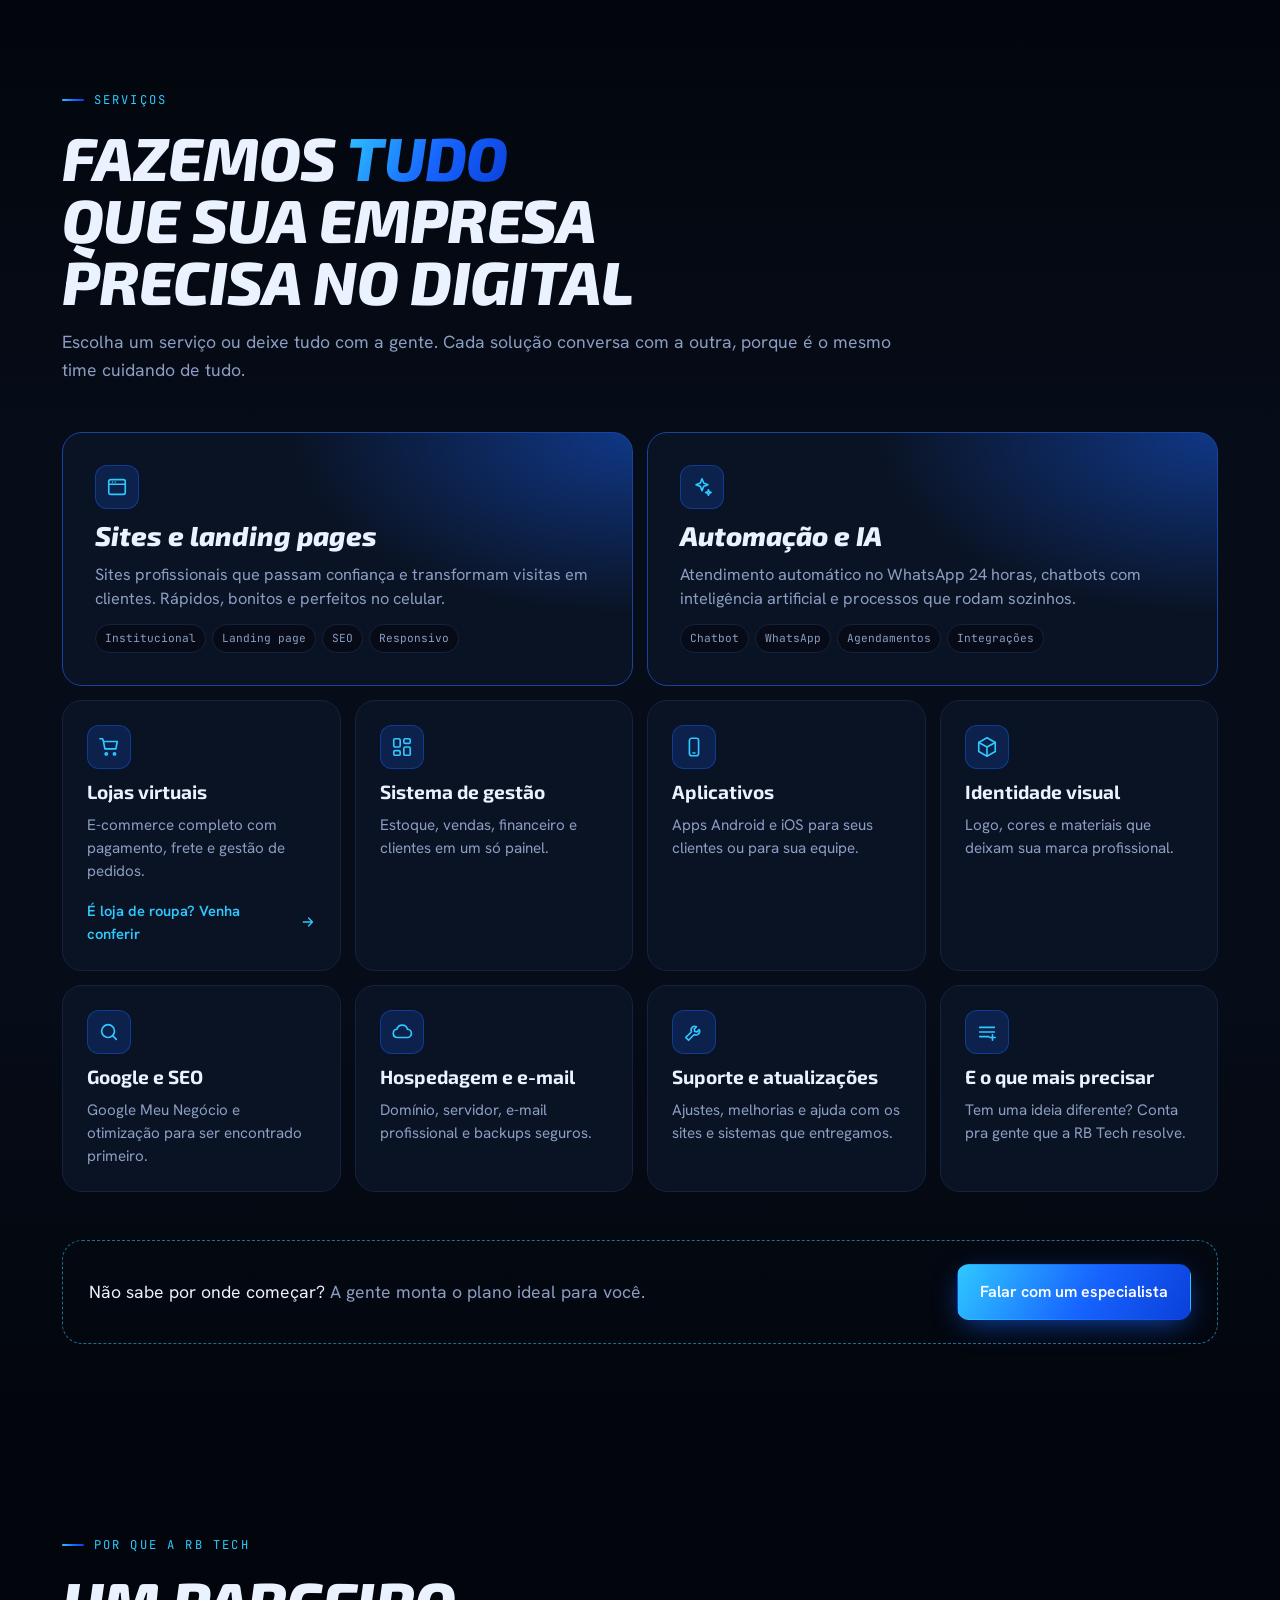
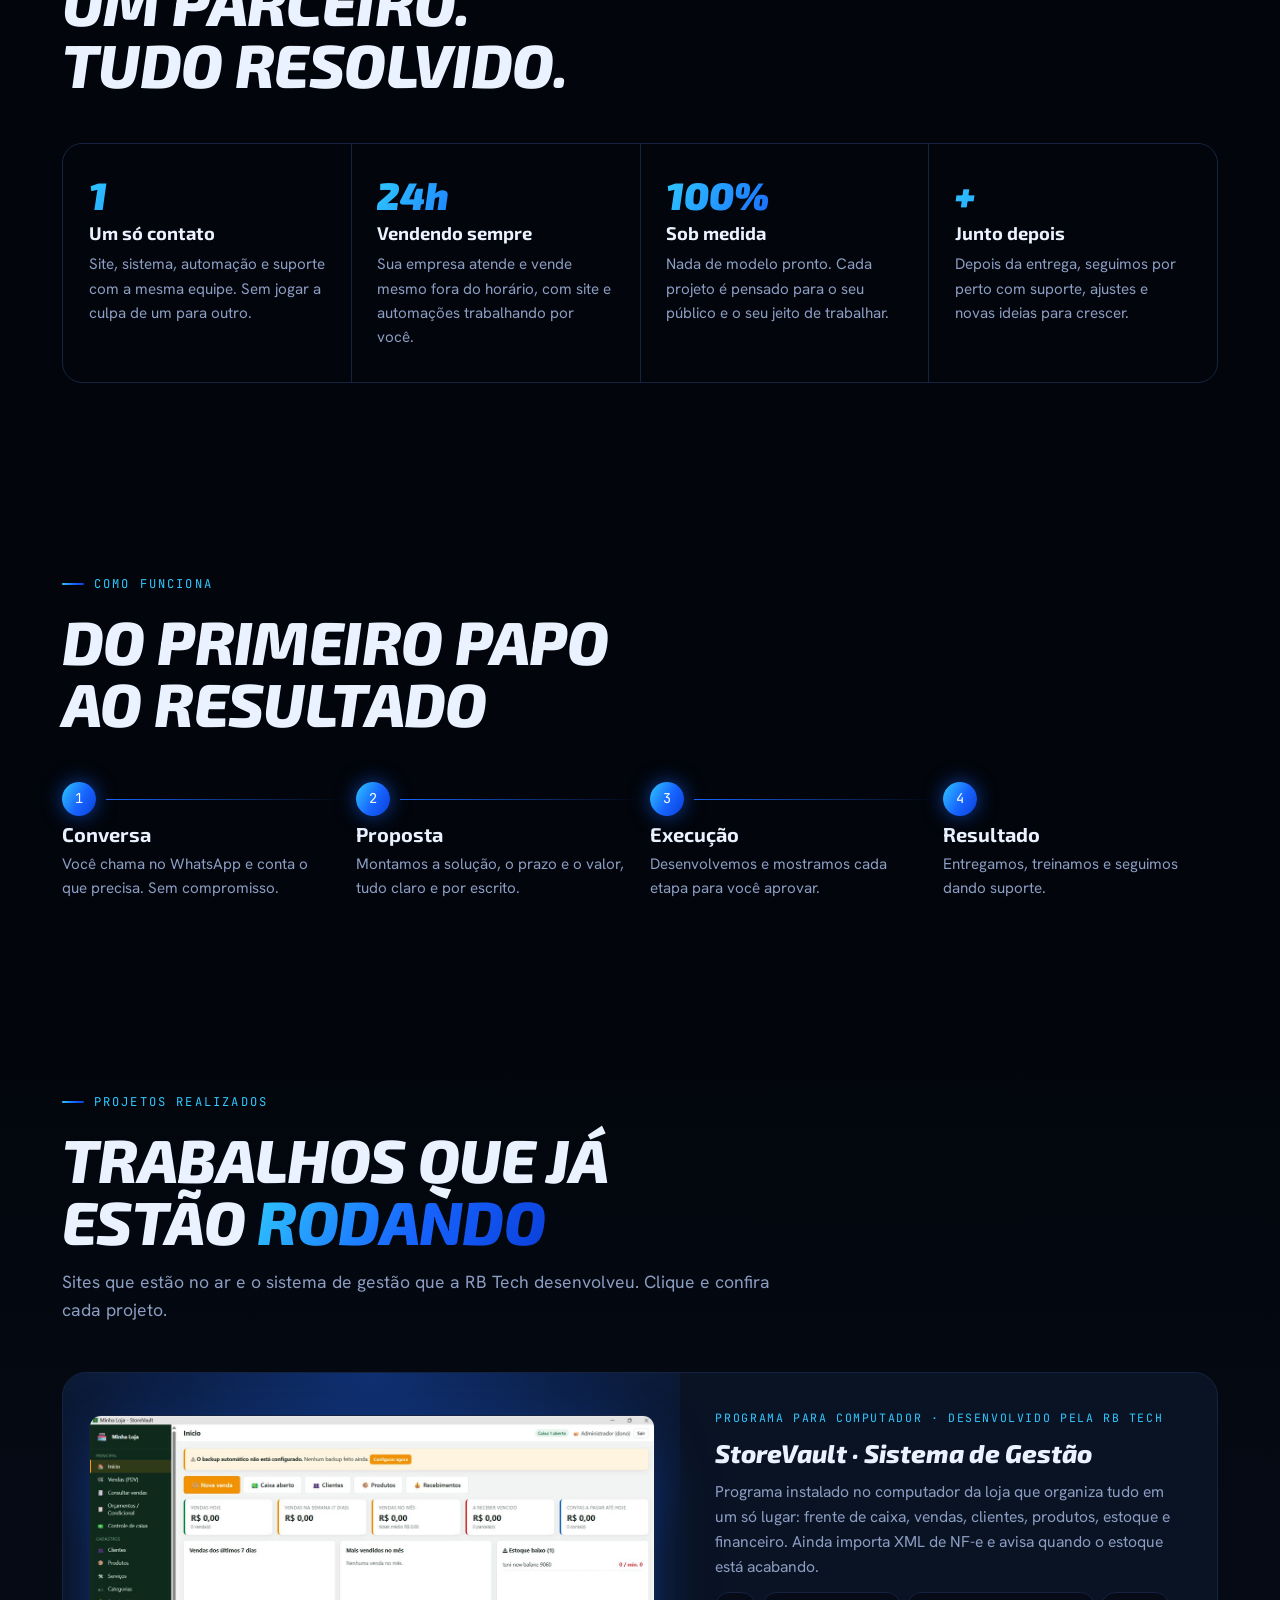
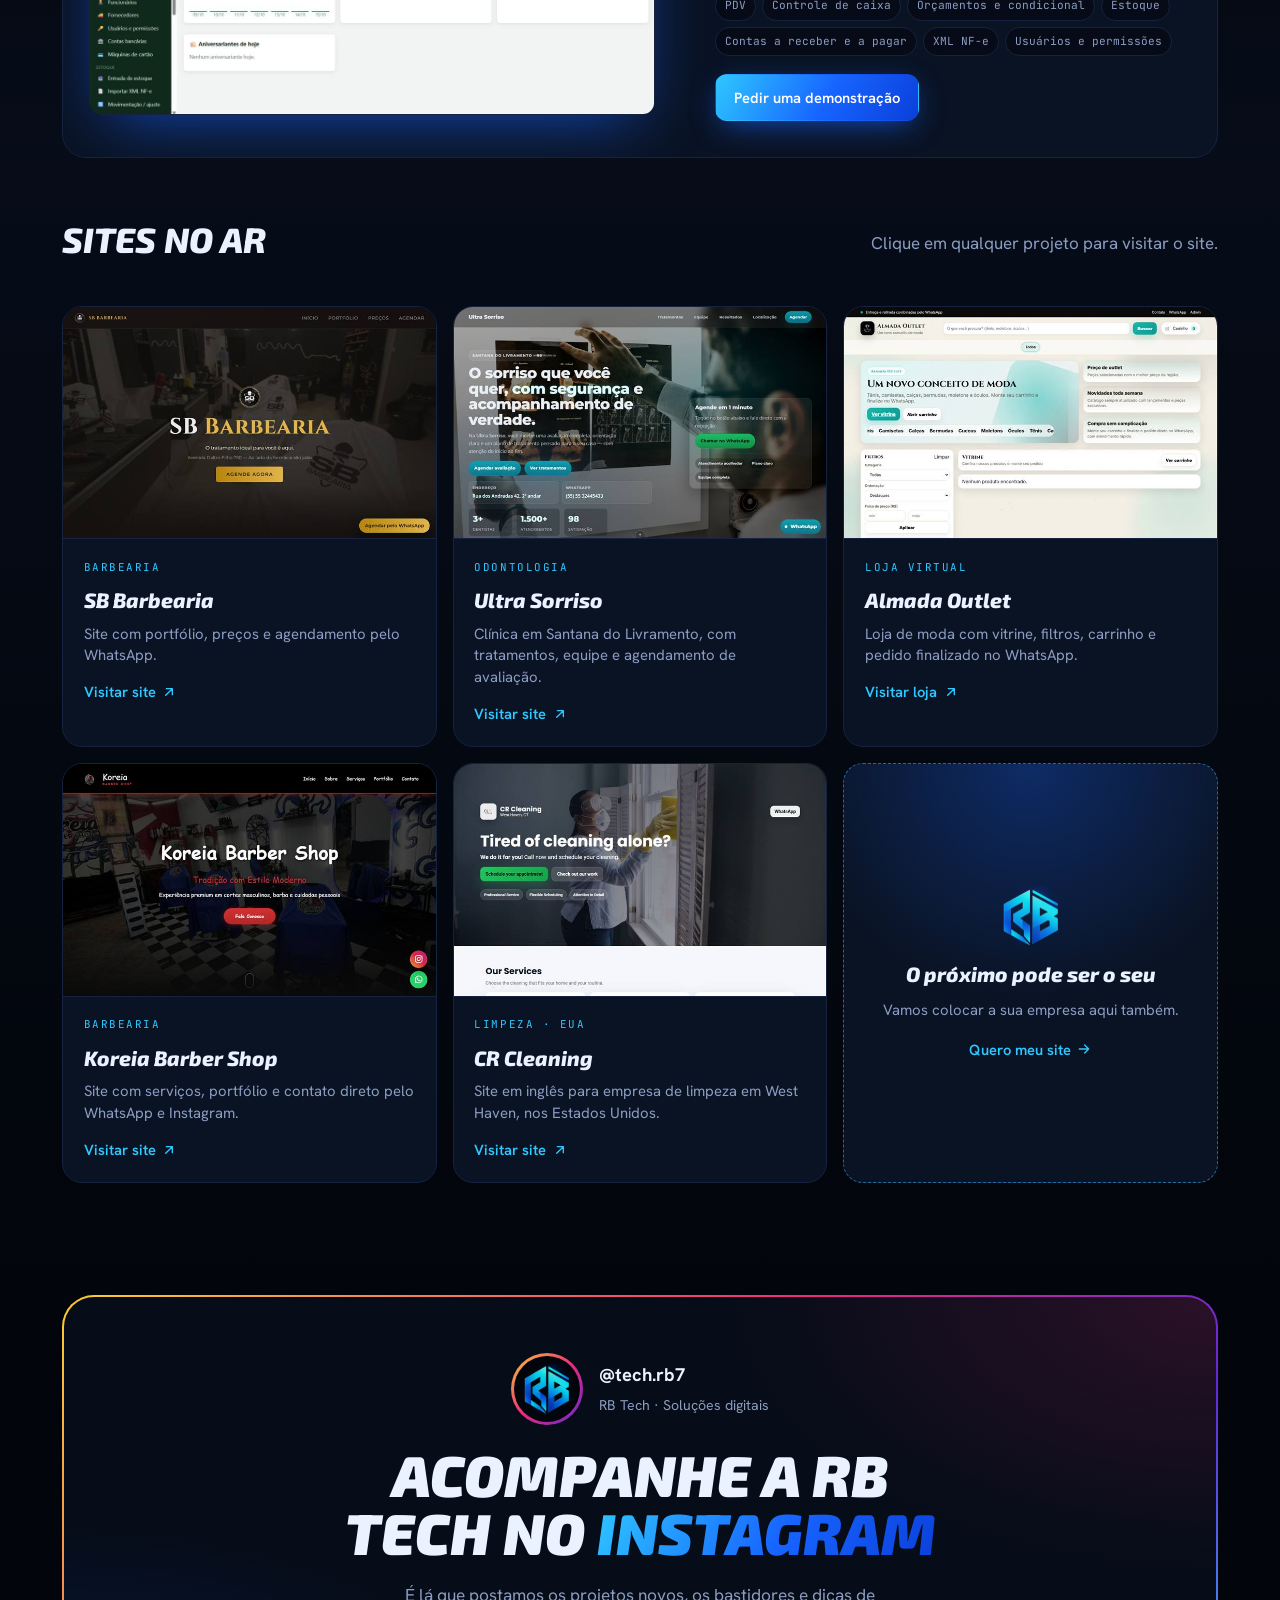
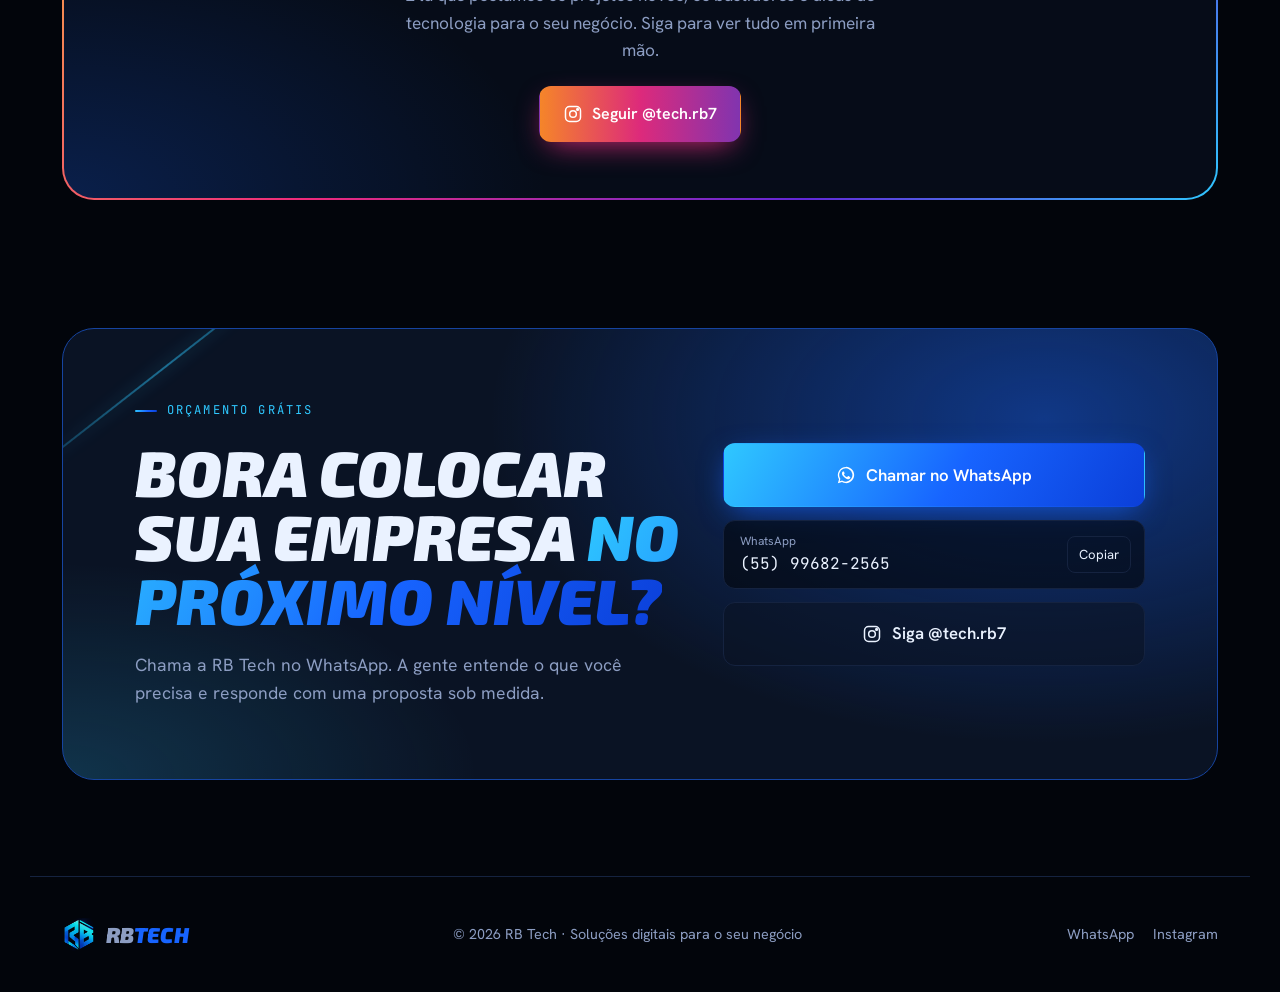
==== commit c2e6ac33: "Adiciona destaque para lojas de roupa no site principal - Faixa "Tem loja de roupa? Venha conferir" " ====
--- a/index.html
+++ b/index.html
@@ -128,6 +128,20 @@
 .strip-track span:nth-child(3n+1){color:var(--ink)}
 .strip-track span::after{content:"";width:9px;height:9px;background:var(--grad);transform:rotate(45deg)}
 @keyframes slide{to{transform:translateX(-50%)}}
+
+/* Destaque: página de lojas de roupa */
+.seg-banner{display:flex;align-items:center;gap:1.2rem;margin-top:2.5rem;padding:1.2rem 1.4rem;border-radius:var(--radius);text-decoration:none;border:1px solid color-mix(in srgb, var(--cyan) 50%, var(--line));background:radial-gradient(80% 140% at 100% 0%, color-mix(in srgb, var(--blue) 35%, transparent), transparent 60%), var(--surface);transition:transform .3s cubic-bezier(.2,.8,.2,1), border-color .3s}
+.seg-banner:hover{transform:translateY(-3px);border-color:var(--cyan)}
+.seg-ico{flex:none;width:52px;height:52px;border-radius:14px;display:grid;place-items:center;background:var(--grad);color:#fff;box-shadow:0 0 24px color-mix(in srgb, var(--blue) 60%, transparent)}
+.seg-ico svg{width:26px;height:26px}
+.seg-txt{display:grid;gap:.15rem;min-width:0;flex:1}
+.seg-txt b{font-family:var(--display);font-style:italic;font-weight:800;font-size:1.35rem;text-transform:uppercase}
+.seg-txt small{color:var(--muted);font-size:.98rem}
+.seg-btn{flex:none}
+@media (max-width:640px){.seg-banner{flex-wrap:wrap;margin-top:1.5rem}.seg-btn{width:100%}}
+.svc-link{display:inline-flex;align-items:center;gap:.35rem;margin-top:.2rem;font-weight:600;font-size:.92rem;color:var(--cyan);text-decoration:none}
+.svc-link svg{width:16px;height:16px;transition:transform .25s}
+.svc-link:hover svg{transform:translateX(3px)}
 
 /* SECTIONS */
 section{position:relative}
@@ -354,6 +368,7 @@
       <a href="#sobre">Quem somos</a>
       <a href="#servicos">Serviços</a>
       <a href="#projetos">Projetos</a>
+      <a href="/lojas-de-roupa/">Lojas de roupa</a>
       <a href="#instagram">Instagram</a>
       <a href="#contato">Contato</a>
     </nav>
@@ -407,6 +422,14 @@
     </div>
   </div>
 
+  <div class="wrap">
+    <a class="seg-banner reveal" href="/lojas-de-roupa/">
+      <span class="seg-ico" aria-hidden="true"><svg viewBox="0 0 24 24" fill="none" stroke="currentColor" stroke-width="1.8" stroke-linecap="round" stroke-linejoin="round"><path d="M8 3 4 6l2 4 2-1v12h8V9l2 1 2-4-4-3c0 1.7-1.8 3-4 3S8 4.7 8 3z"/></svg></span>
+      <span class="seg-txt"><b>Tem loja de roupa?</b><small>Veja sua loja vendendo pelo site, com o pedido chegando pronto no WhatsApp.</small></span>
+      <span class="btn btn-primary seg-btn">Venha conferir <svg viewBox="0 0 24 24" fill="none" stroke="currentColor" stroke-width="2" stroke-linecap="round" stroke-linejoin="round" aria-hidden="true"><path d="M5 12h14M13 6l6 6-6 6"/></svg></span>
+    </a>
+  </div>
+
   <section class="about sec" id="sobre">
     <div class="wrap">
       <div class="about-text reveal">
@@ -453,6 +476,7 @@
           <div class="ico"><svg viewBox="0 0 24 24" fill="none" stroke="currentColor" stroke-width="1.8" stroke-linecap="round" stroke-linejoin="round"><path d="M6 6h15l-1.5 8h-12zM6 6 5 3H2"/><circle cx="9" cy="19.5" r="1.2"/><circle cx="18" cy="19.5" r="1.2"/></svg></div>
           <h3>Lojas virtuais</h3>
           <p>E-commerce completo com pagamento, frete e gestão de pedidos.</p>
+          <a class="svc-link" href="/lojas-de-roupa/">É loja de roupa? Venha conferir <svg viewBox="0 0 24 24" fill="none" stroke="currentColor" stroke-width="2" stroke-linecap="round" stroke-linejoin="round" aria-hidden="true"><path d="M5 12h14M13 6l6 6-6 6"/></svg></a>
         </article>
         <article class="svc reveal">
           <div class="ico"><svg viewBox="0 0 24 24" fill="none" stroke="currentColor" stroke-width="1.8" stroke-linecap="round" stroke-linejoin="round"><rect x="3" y="3" width="7" height="9" rx="1.5"/><rect x="14" y="3" width="7" height="5" rx="1.5"/><rect x="14" y="12" width="7" height="9" rx="1.5"/><rect x="3" y="16" width="7" height="5" rx="1.5"/></svg></div>
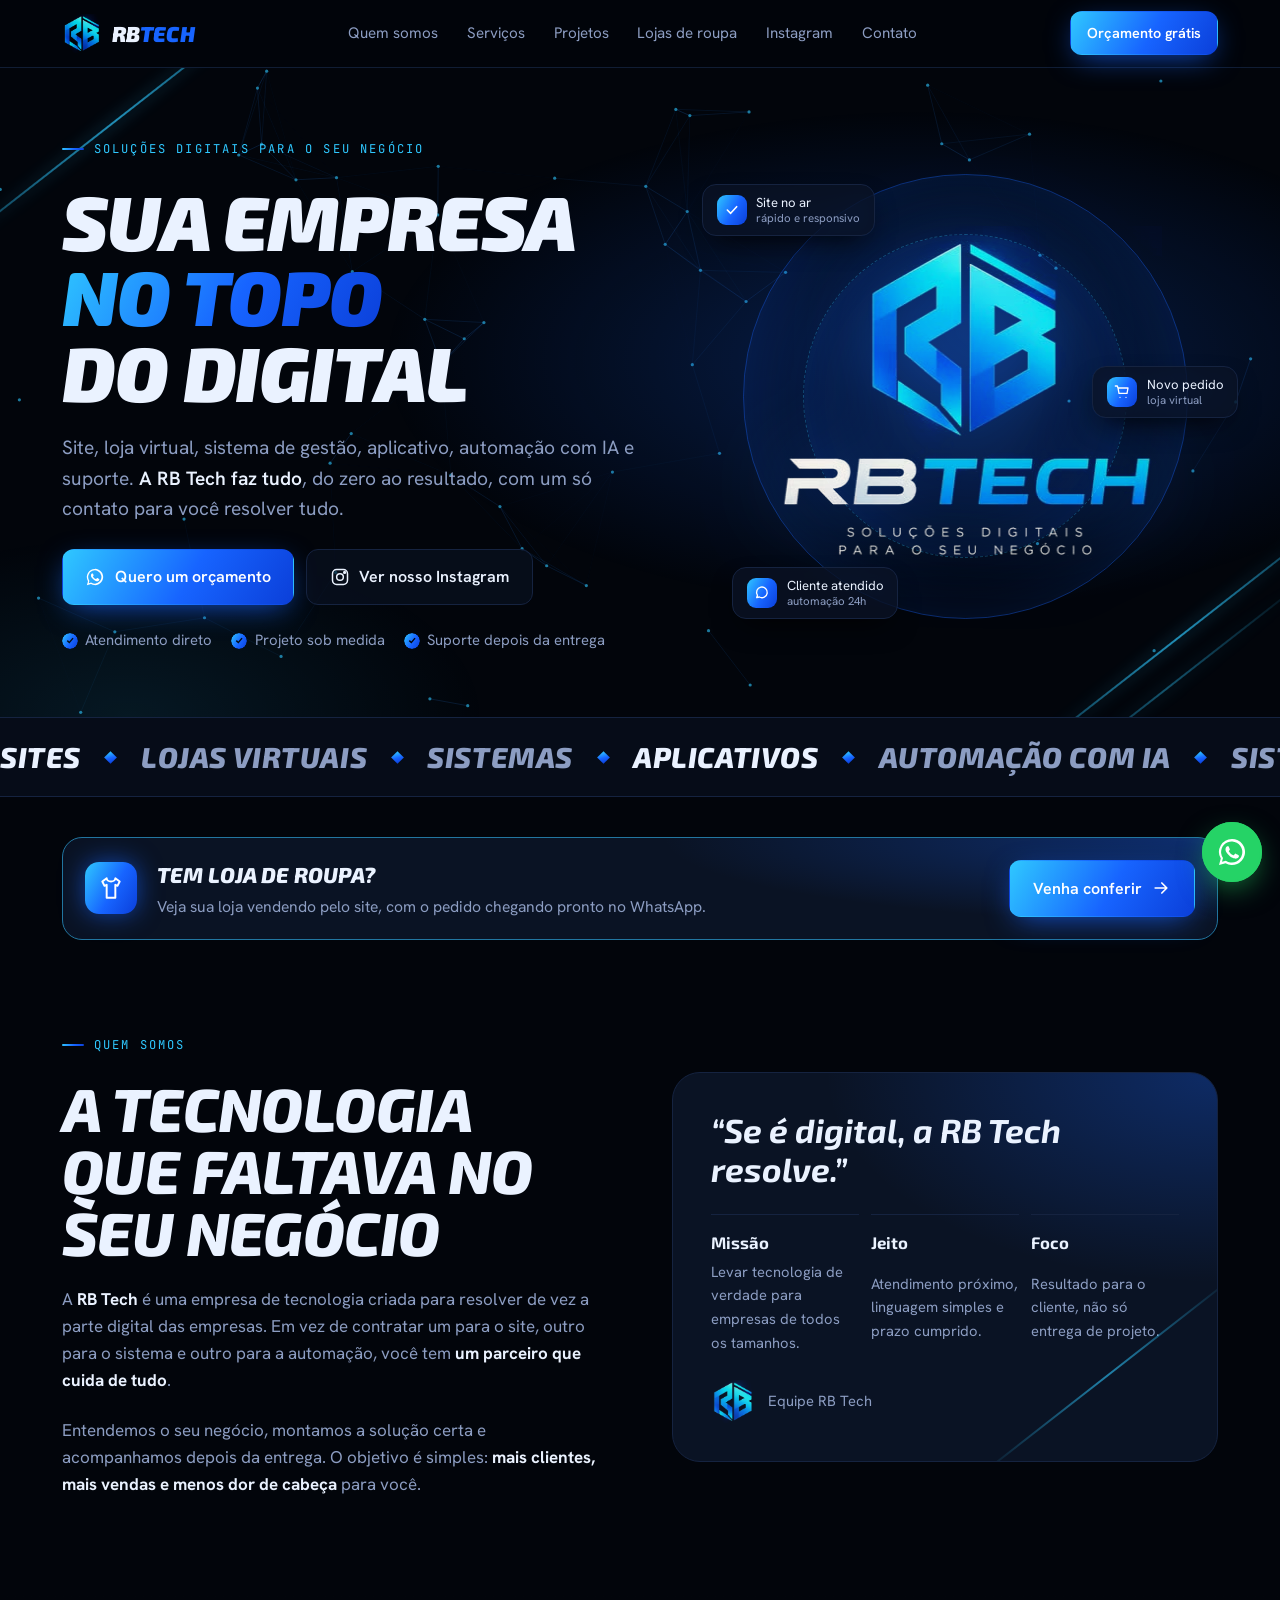
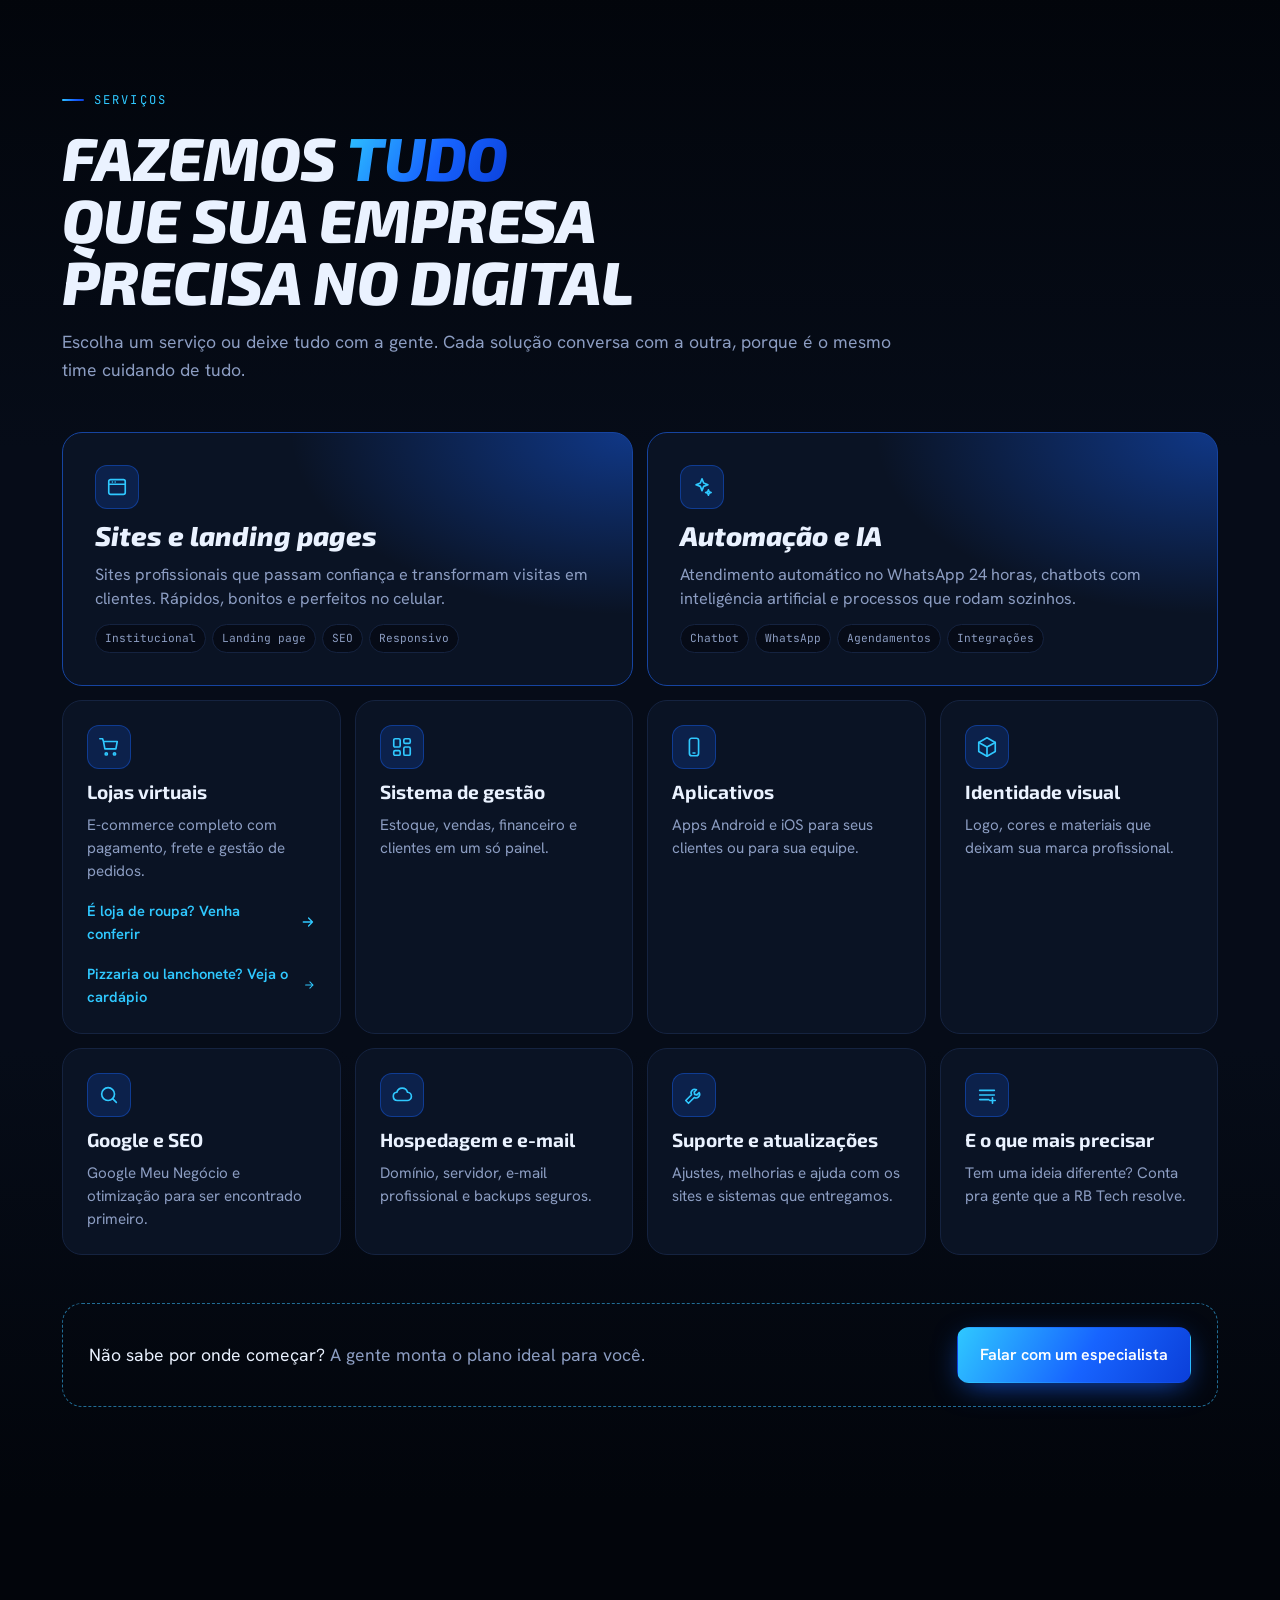
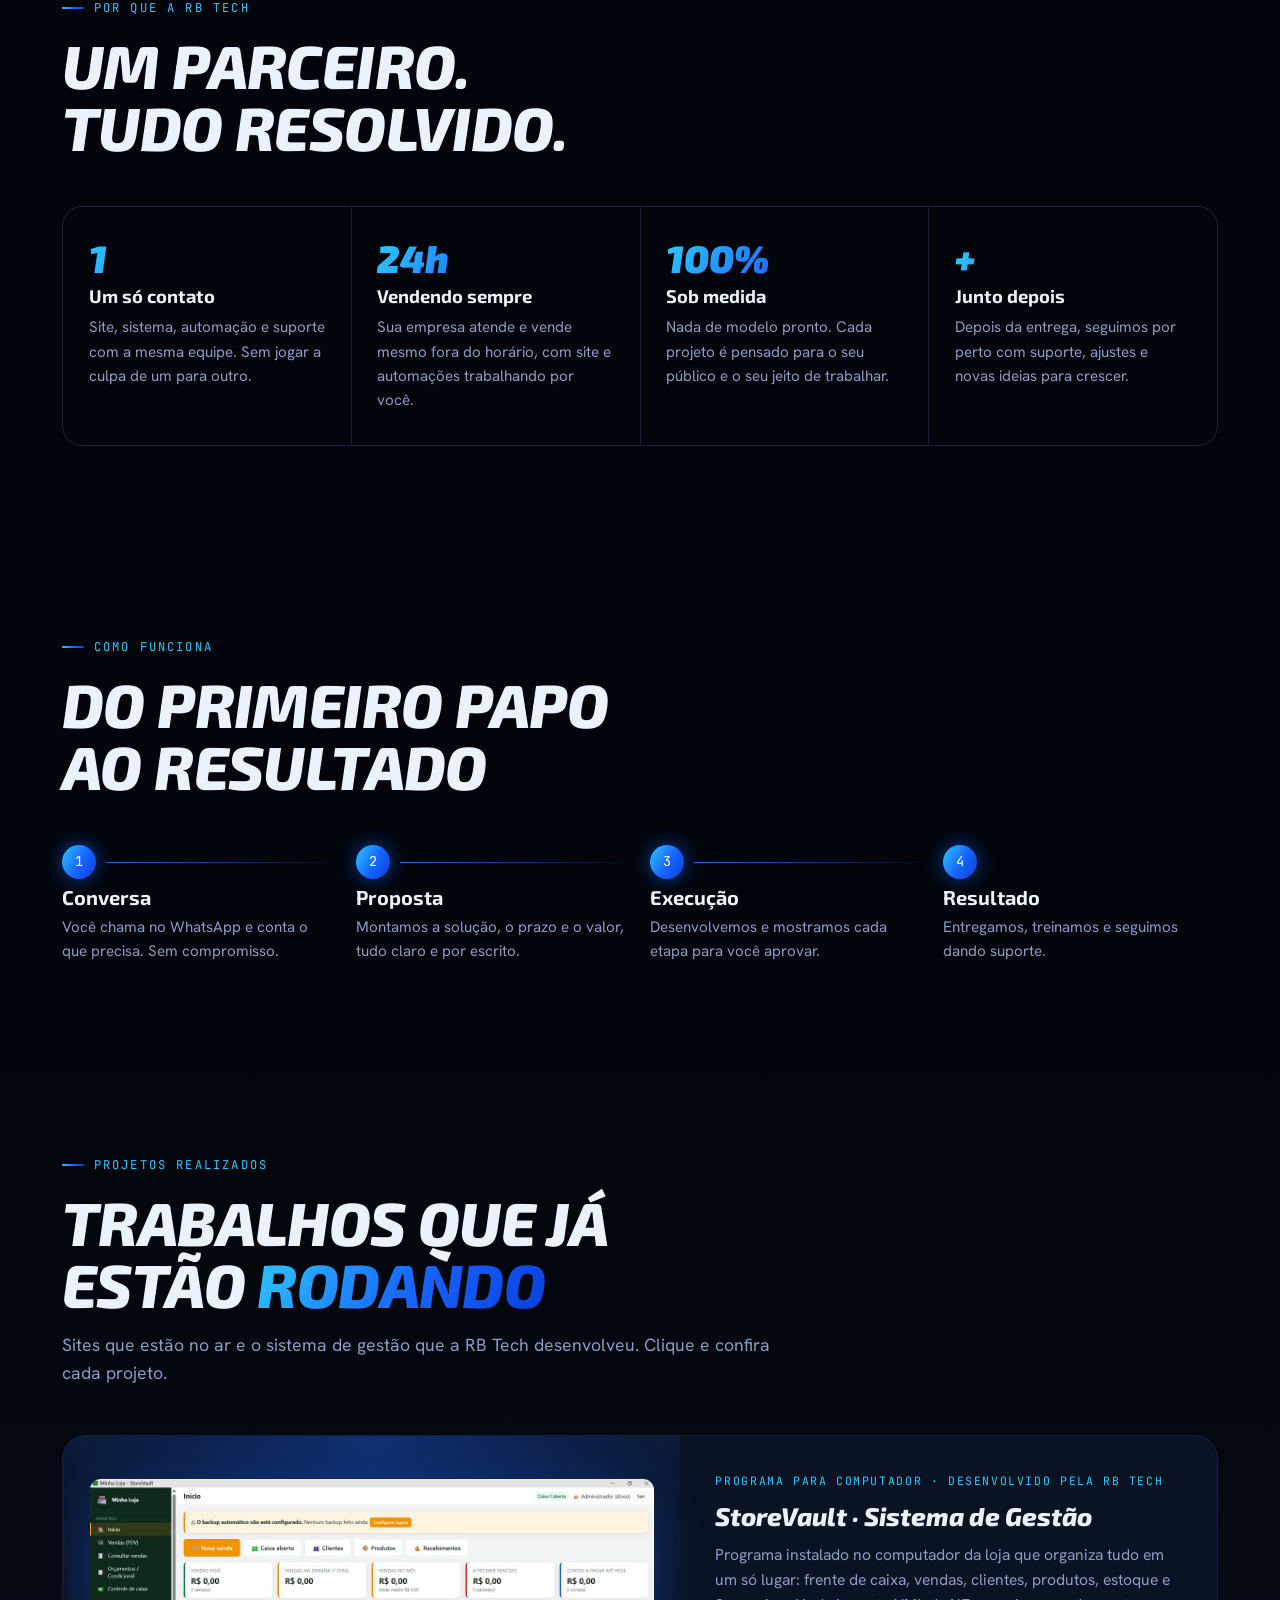
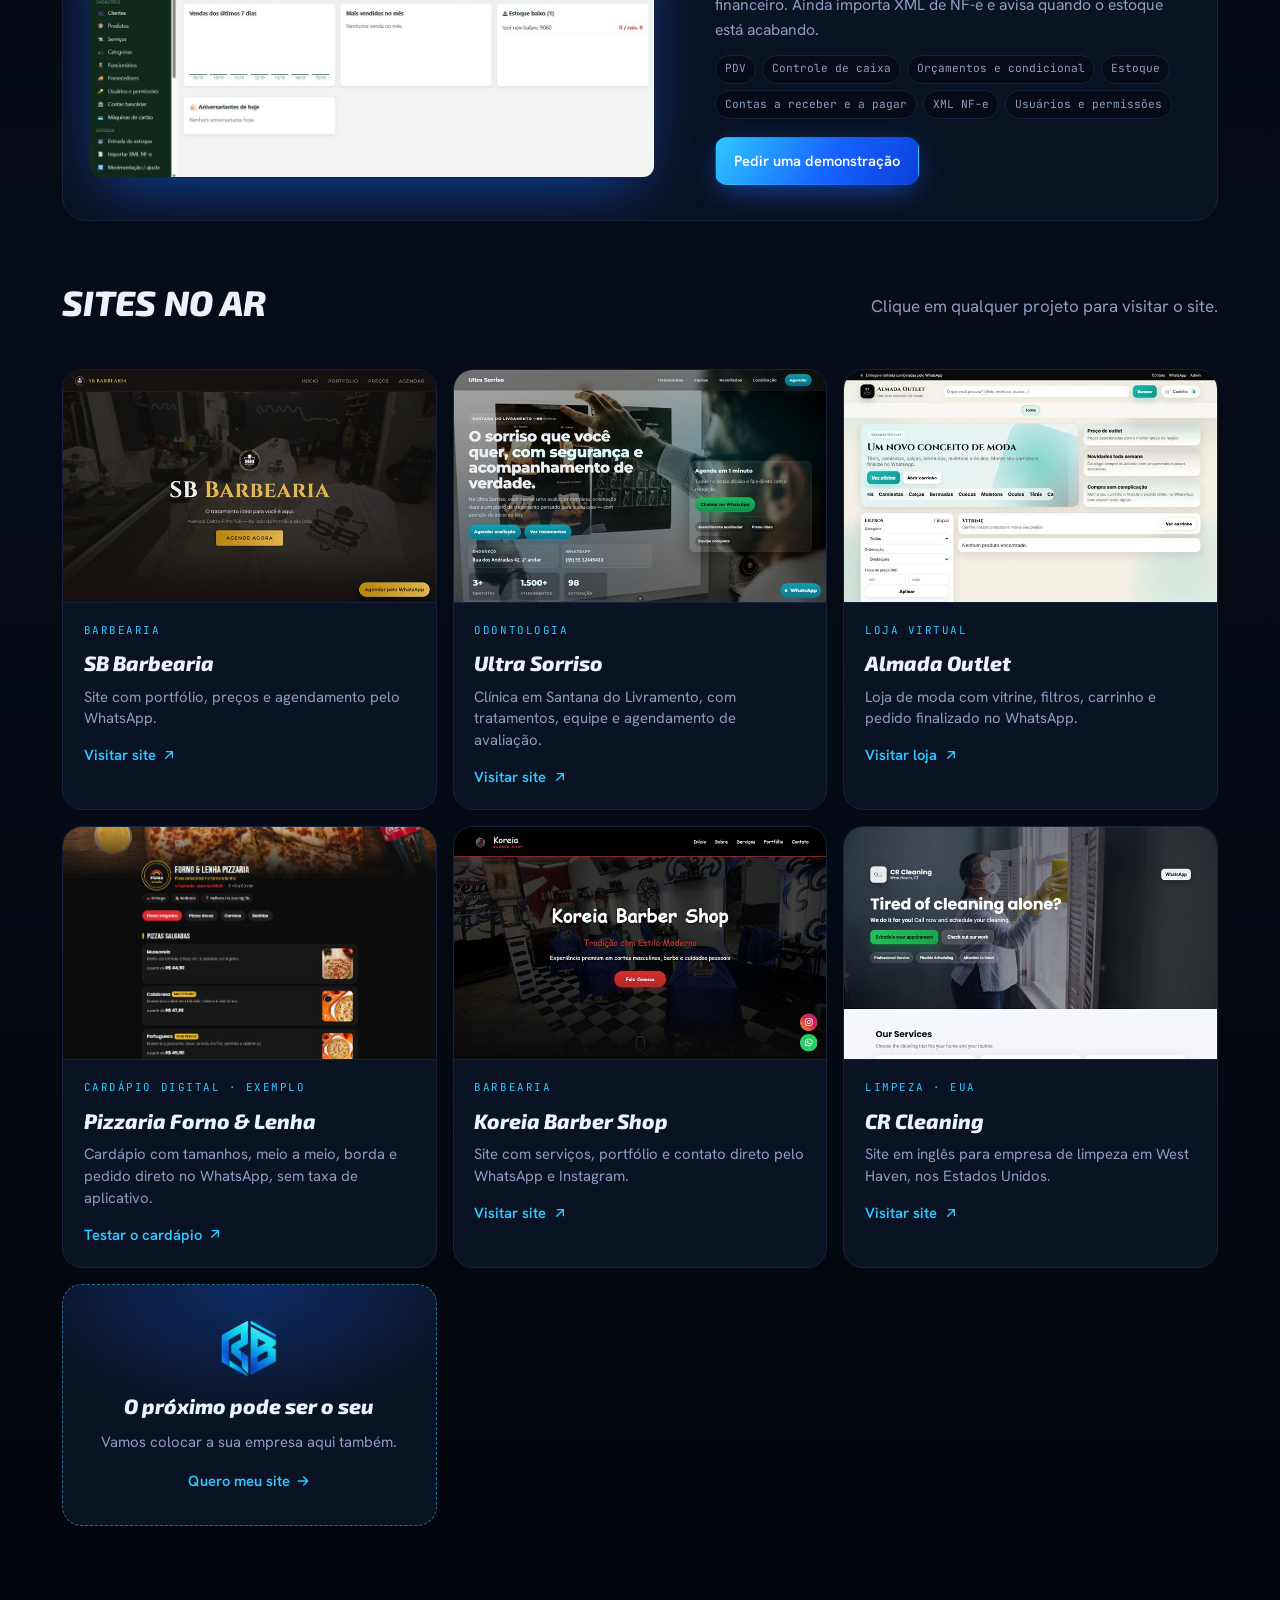
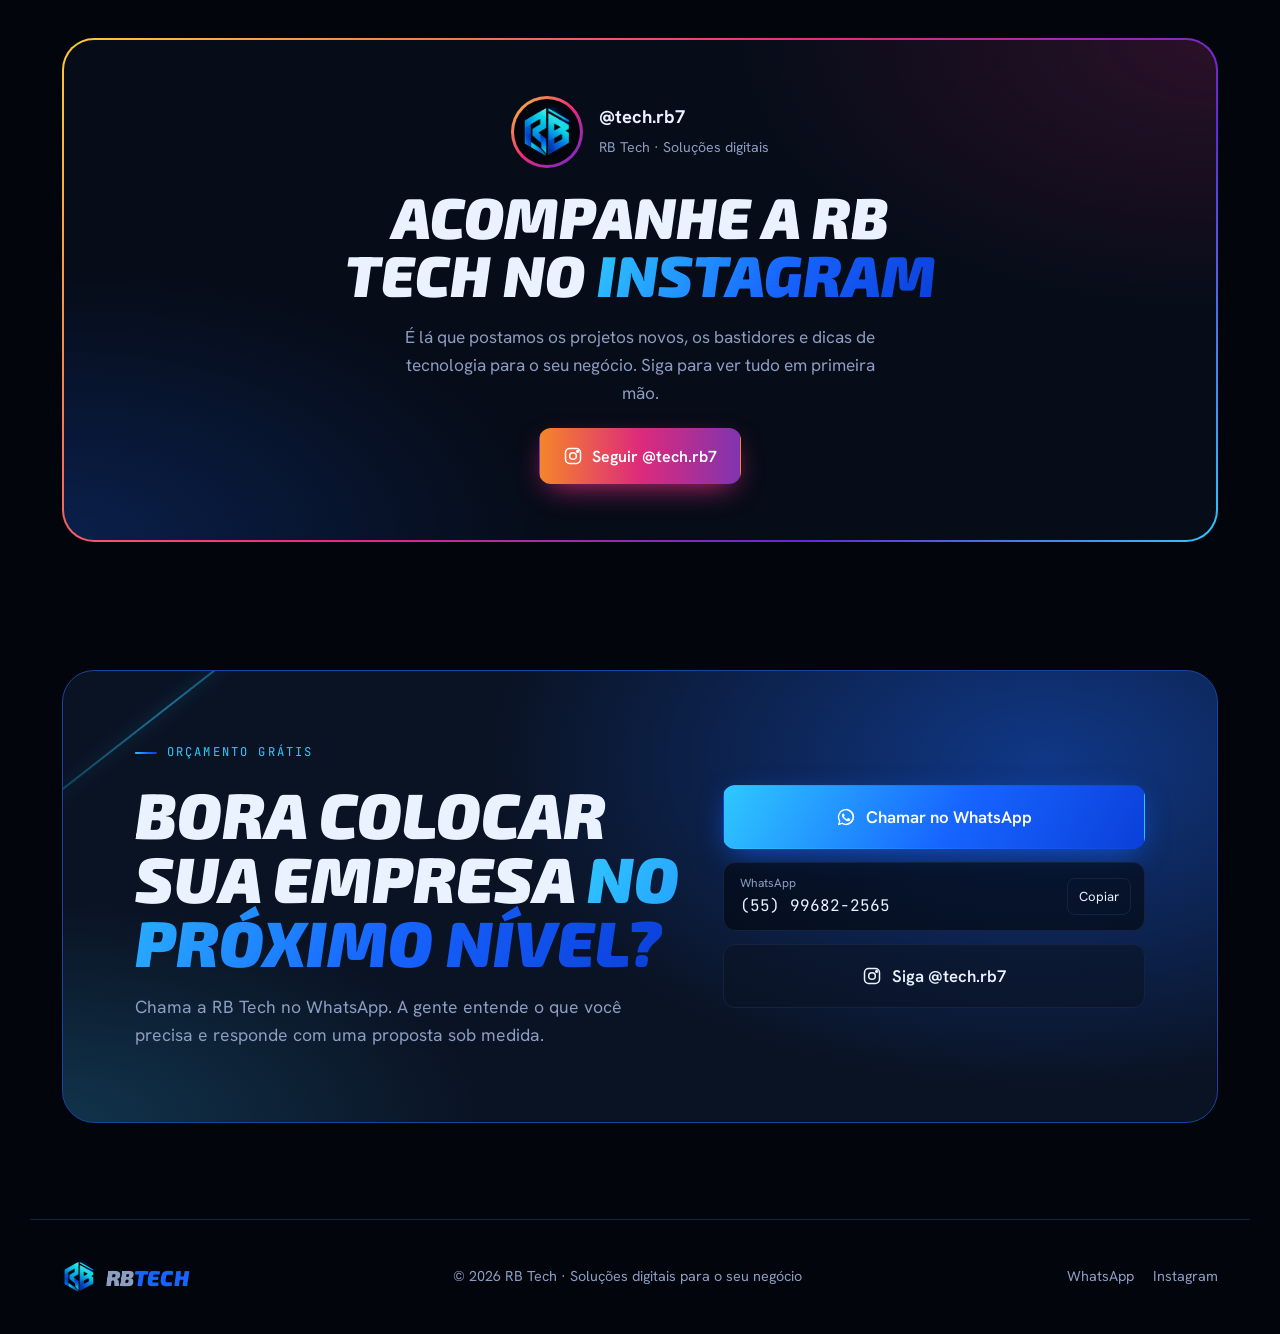
==== commit 3278f65c: "Adiciona cardápio digital de exemplo (pizzaria) - cardapio-demo/: cardápio com tamanhos, meio a meio" ====
--- a/index.html
+++ b/index.html
@@ -477,6 +477,7 @@
           <h3>Lojas virtuais</h3>
           <p>E-commerce completo com pagamento, frete e gestão de pedidos.</p>
           <a class="svc-link" href="/lojas-de-roupa/">É loja de roupa? Venha conferir <svg viewBox="0 0 24 24" fill="none" stroke="currentColor" stroke-width="2" stroke-linecap="round" stroke-linejoin="round" aria-hidden="true"><path d="M5 12h14M13 6l6 6-6 6"/></svg></a>
+          <a class="svc-link" href="/cardapio-demo/" target="_blank" rel="noopener">Pizzaria ou lanchonete? Veja o cardápio <svg viewBox="0 0 24 24" fill="none" stroke="currentColor" stroke-width="2" stroke-linecap="round" stroke-linejoin="round" aria-hidden="true"><path d="M5 12h14M13 6l6 6-6 6"/></svg></a>
         </article>
         <article class="svc reveal">
           <div class="ico"><svg viewBox="0 0 24 24" fill="none" stroke="currentColor" stroke-width="1.8" stroke-linecap="round" stroke-linejoin="round"><rect x="3" y="3" width="7" height="9" rx="1.5"/><rect x="14" y="3" width="7" height="5" rx="1.5"/><rect x="14" y="12" width="7" height="9" rx="1.5"/><rect x="3" y="16" width="7" height="5" rx="1.5"/></svg></div>
@@ -594,6 +595,10 @@
         <a class="site-card reveal" href="https://almada-outlet.onrender.com/" target="_blank" rel="noopener">
           <span class="site-shot"><img src="[data-uri]" alt="Página inicial da loja Almada Outlet" loading="lazy" width="720" height="450"></span>
           <span class="site-info"><span class="seg">Loja virtual</span><b>Almada Outlet</b><small>Loja de moda com vitrine, filtros, carrinho e pedido finalizado no WhatsApp.</small><span class="visit">Visitar loja <svg viewBox="0 0 24 24" fill="none" stroke="currentColor" stroke-width="2" stroke-linecap="round" stroke-linejoin="round" aria-hidden="true"><path d="M7 17 17 7M8 7h9v9"/></svg></span></span>
+        </a>
+        <a class="site-card reveal" href="/cardapio-demo/" target="_blank" rel="noopener">
+          <span class="site-shot"><img src="[data-uri]" alt="Cardápio digital de pizzaria" loading="lazy" width="720" height="450"></span>
+          <span class="site-info"><span class="seg">Cardápio digital · Exemplo</span><b>Pizzaria Forno &amp; Lenha</b><small>Cardápio com tamanhos, meio a meio, borda e pedido direto no WhatsApp, sem taxa de aplicativo.</small><span class="visit">Testar o cardápio <svg viewBox="0 0 24 24" fill="none" stroke="currentColor" stroke-width="2" stroke-linecap="round" stroke-linejoin="round" aria-hidden="true"><path d="M7 17 17 7M8 7h9v9"/></svg></span></span>
         </a>
         <a class="site-card reveal" href="https://koreiabarbershop.netlify.app/" target="_blank" rel="noopener">
           <span class="site-shot"><img src="[data-uri]" alt="Página inicial do site da Koreia Barber Shop" loading="lazy" width="720" height="450"></span>
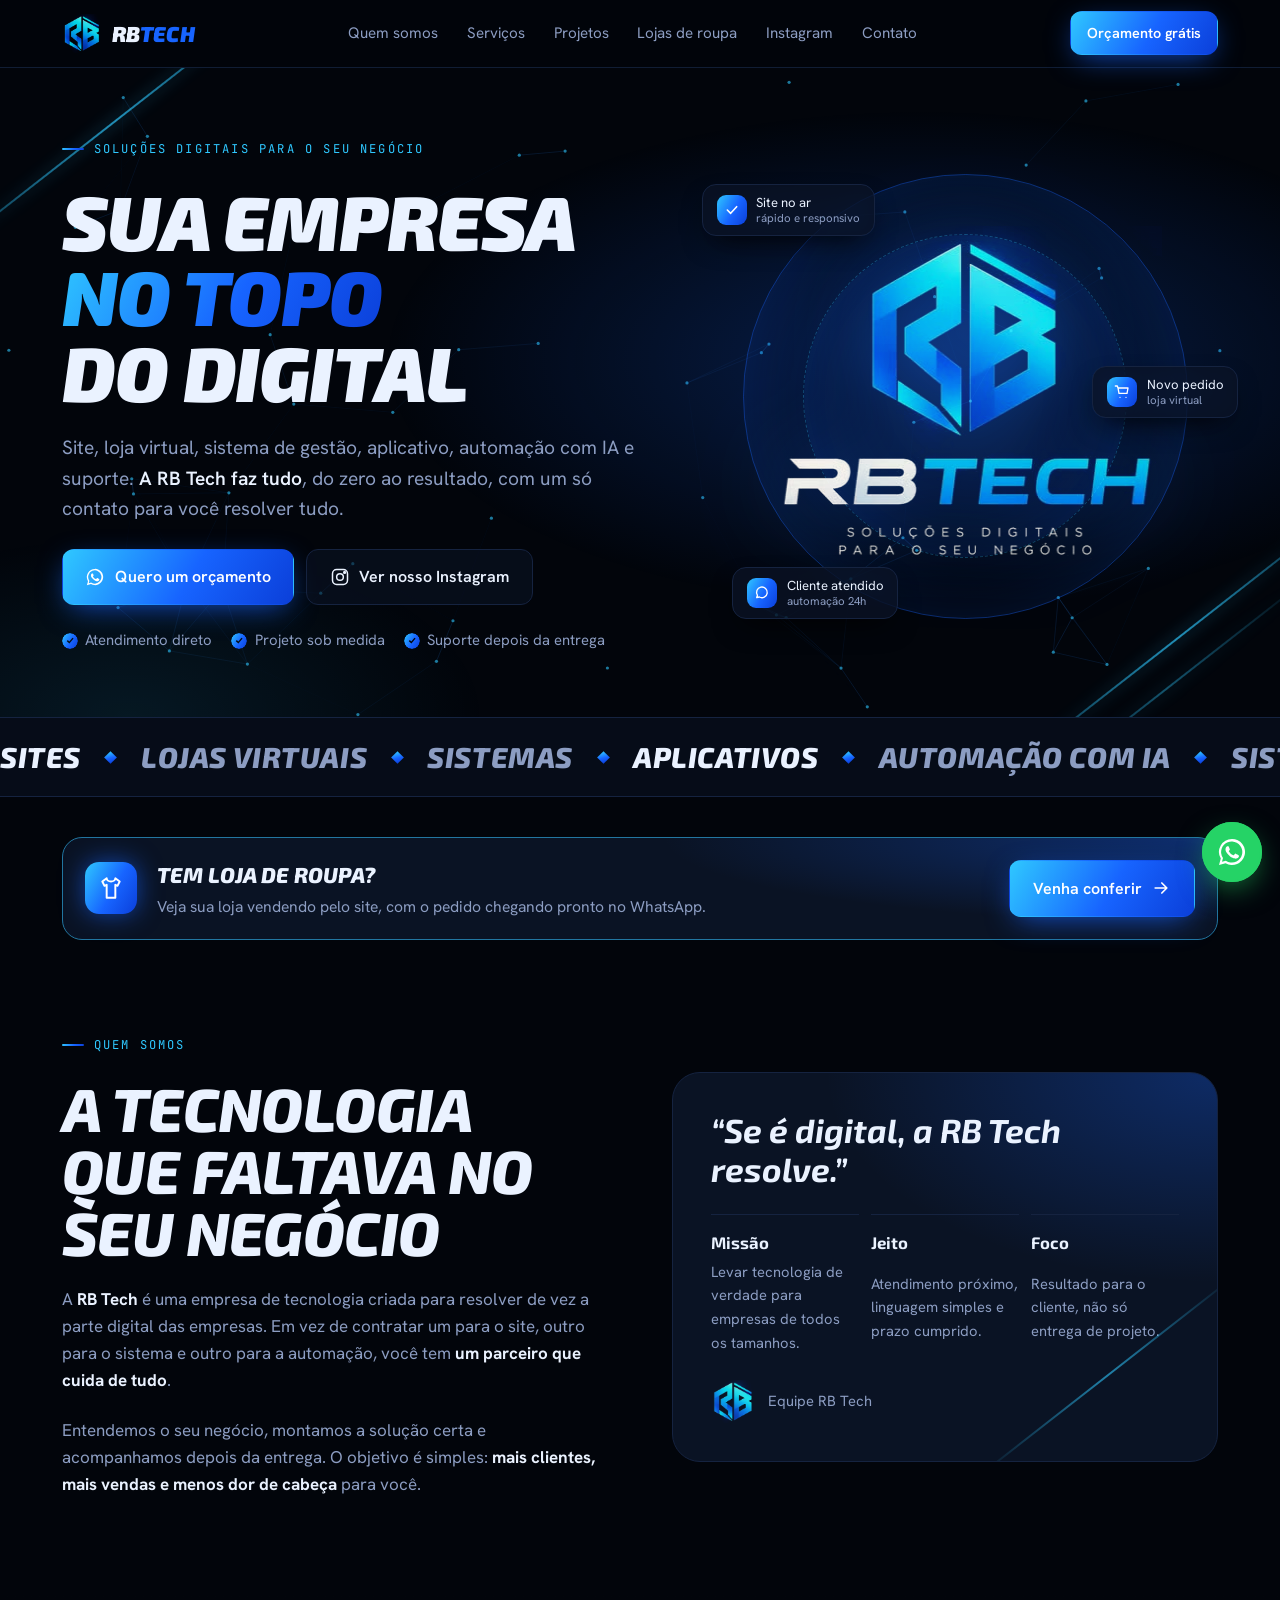
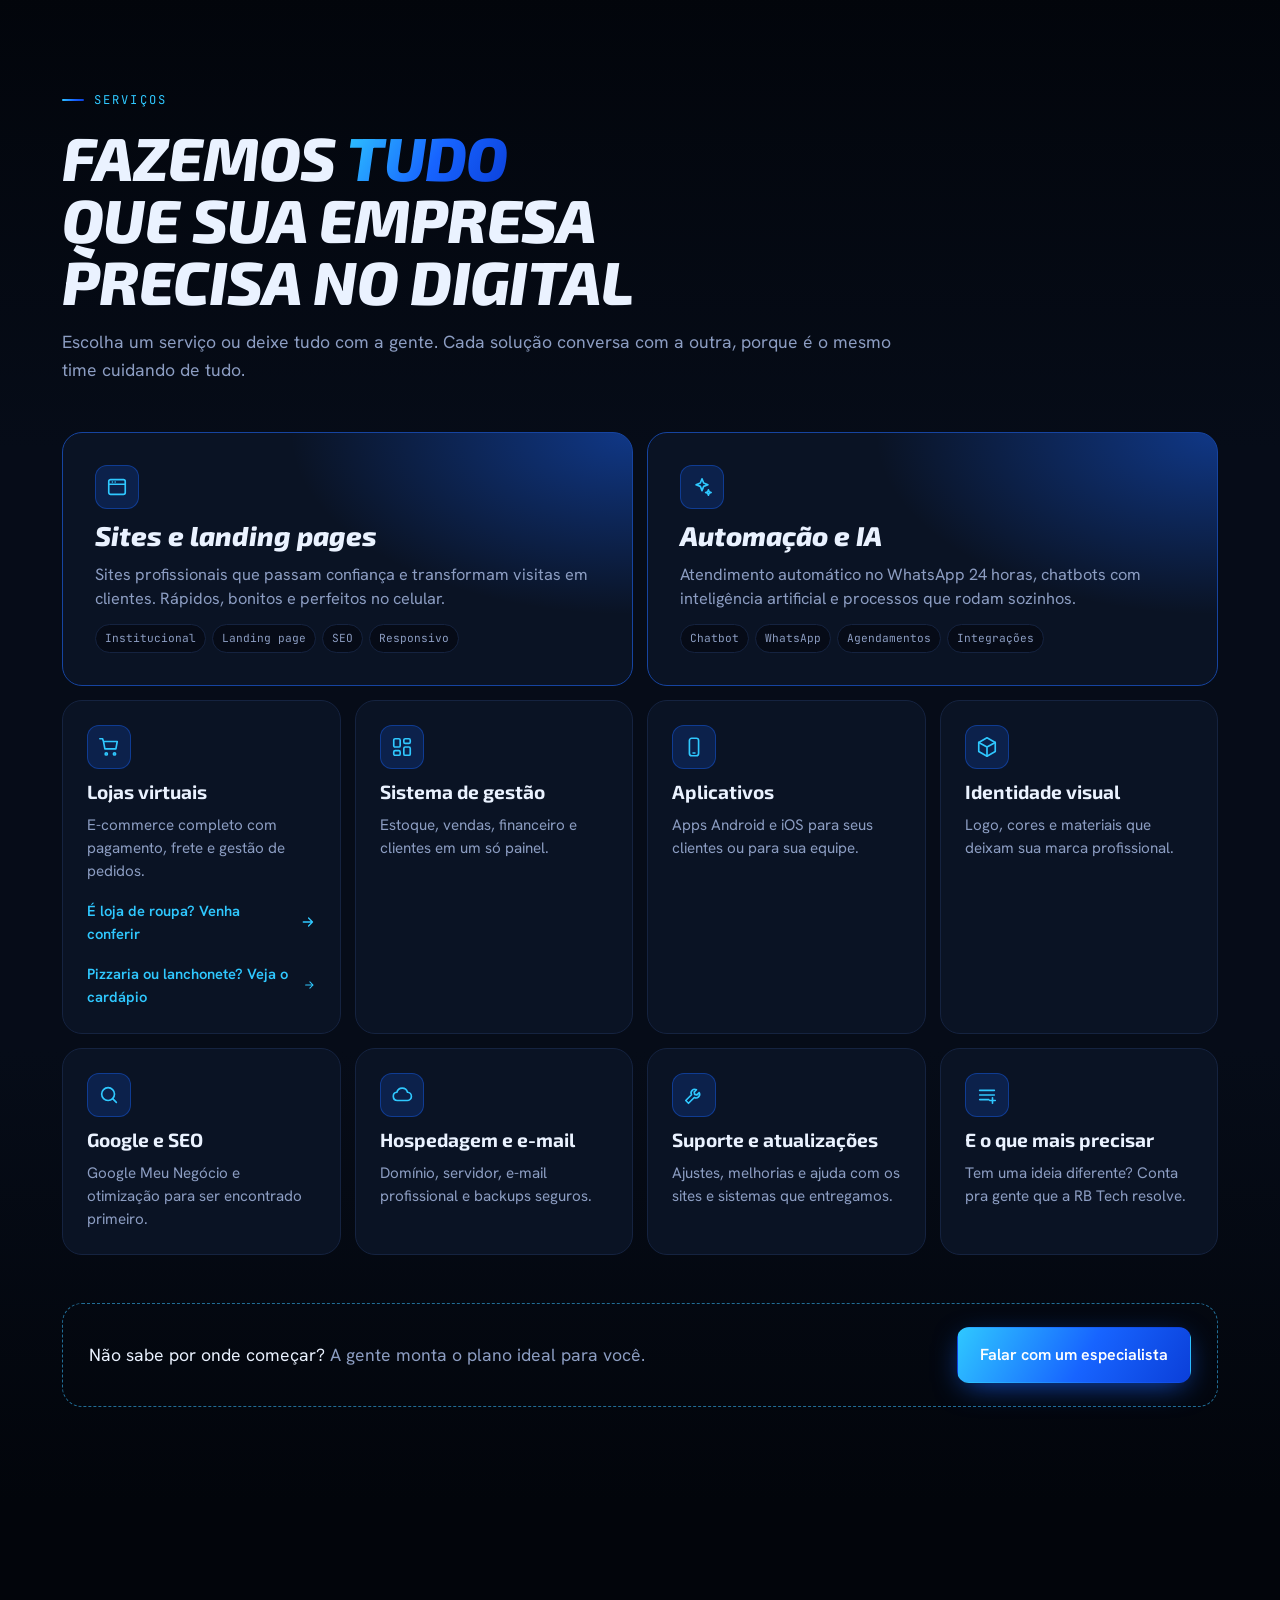
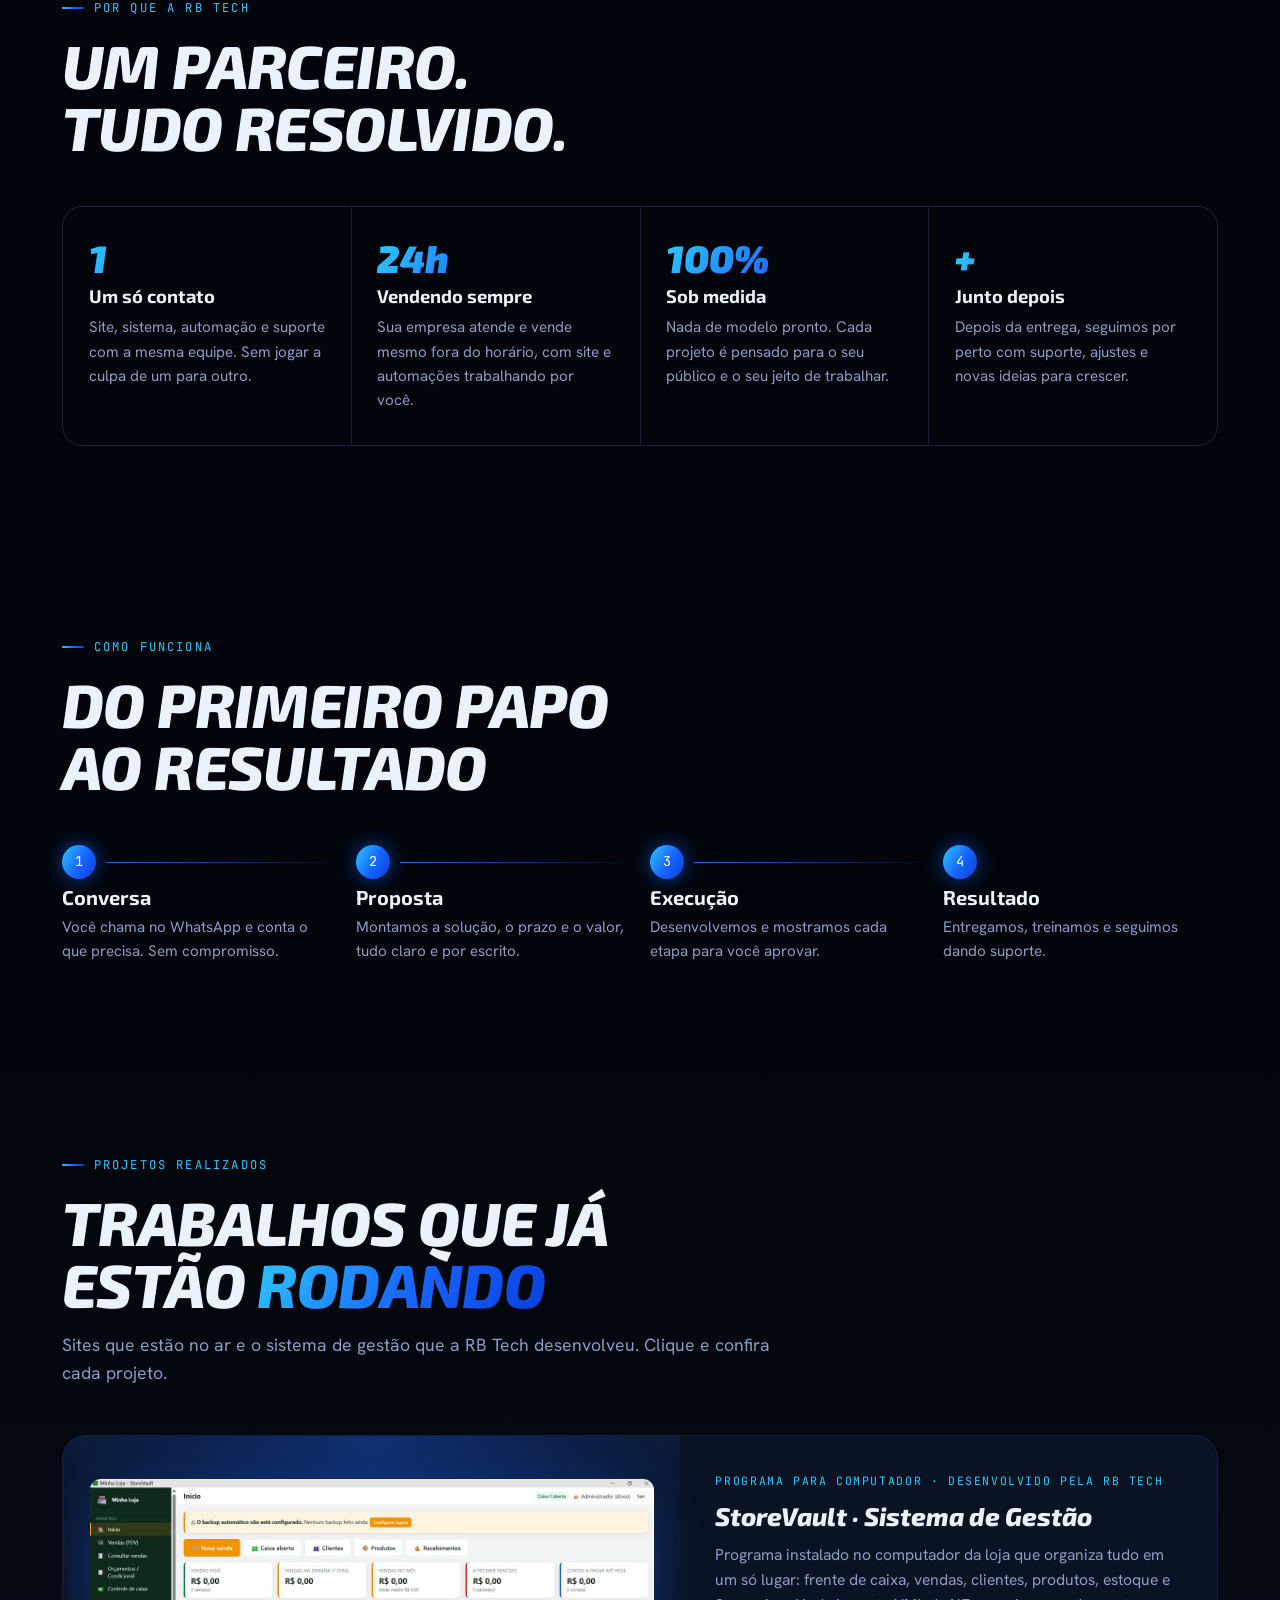
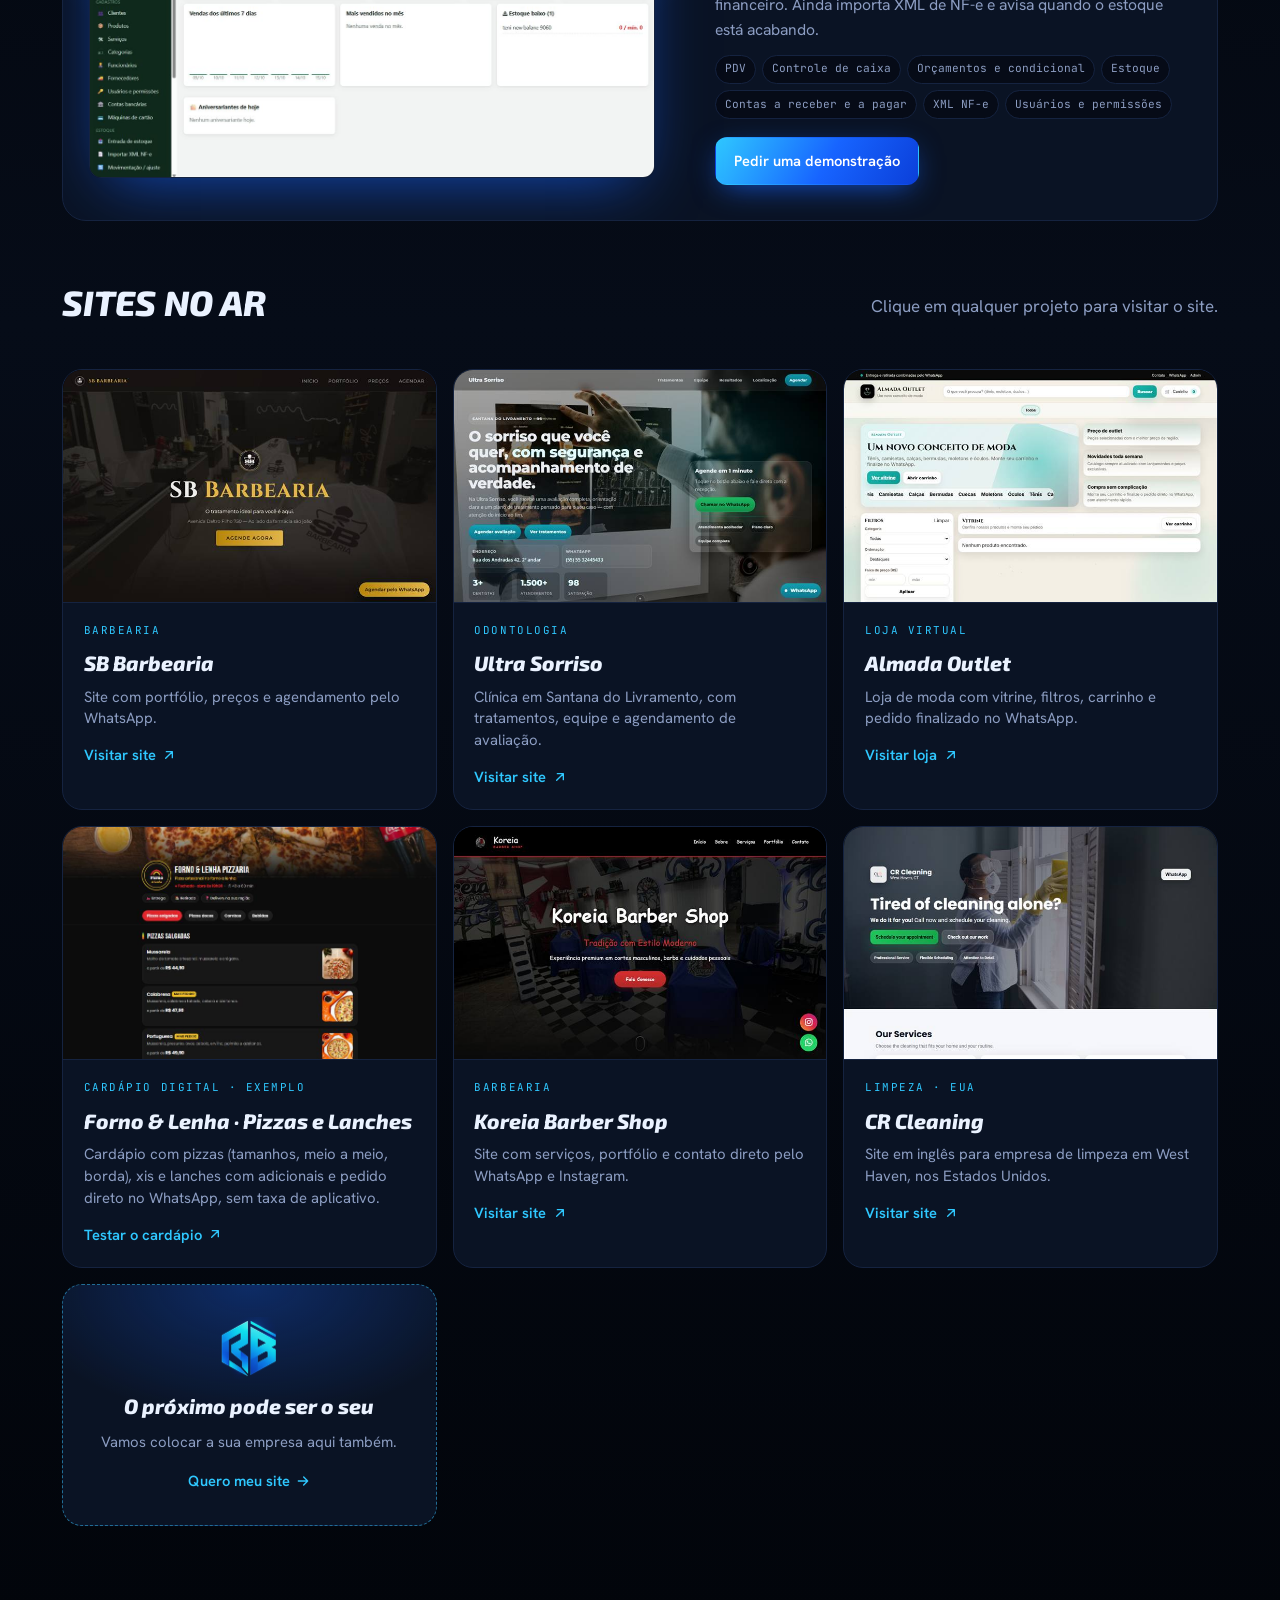
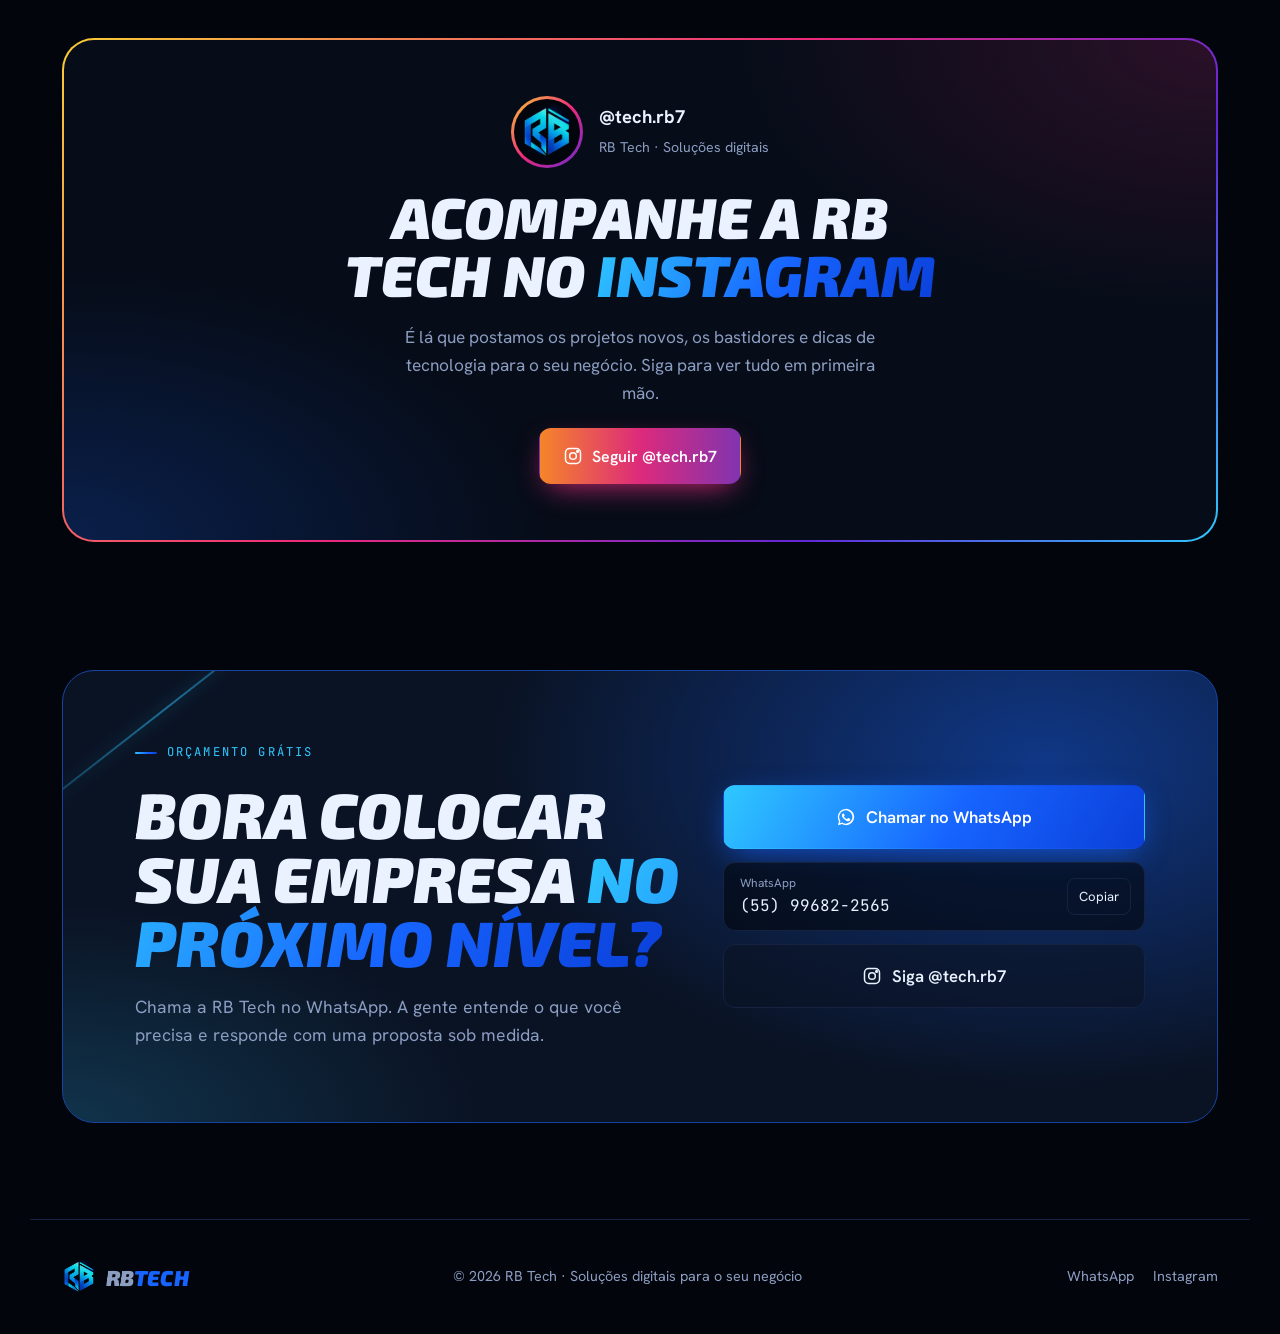
==== commit abb4f764: "Adiciona lanches ao cardápio de exemplo - Categorias de xis, hambúrgueres, cachorro-quente, porções " ====
--- a/index.html
+++ b/index.html
@@ -598,7 +598,7 @@
         </a>
         <a class="site-card reveal" href="/cardapio-demo/" target="_blank" rel="noopener">
           <span class="site-shot"><img src="[data-uri]" alt="Cardápio digital de pizzaria" loading="lazy" width="720" height="450"></span>
-          <span class="site-info"><span class="seg">Cardápio digital · Exemplo</span><b>Pizzaria Forno &amp; Lenha</b><small>Cardápio com tamanhos, meio a meio, borda e pedido direto no WhatsApp, sem taxa de aplicativo.</small><span class="visit">Testar o cardápio <svg viewBox="0 0 24 24" fill="none" stroke="currentColor" stroke-width="2" stroke-linecap="round" stroke-linejoin="round" aria-hidden="true"><path d="M7 17 17 7M8 7h9v9"/></svg></span></span>
+          <span class="site-info"><span class="seg">Cardápio digital · Exemplo</span><b>Forno &amp; Lenha · Pizzas e Lanches</b><small>Cardápio com pizzas (tamanhos, meio a meio, borda), xis e lanches com adicionais e pedido direto no WhatsApp, sem taxa de aplicativo.</small><span class="visit">Testar o cardápio <svg viewBox="0 0 24 24" fill="none" stroke="currentColor" stroke-width="2" stroke-linecap="round" stroke-linejoin="round" aria-hidden="true"><path d="M7 17 17 7M8 7h9v9"/></svg></span></span>
         </a>
         <a class="site-card reveal" href="https://koreiabarbershop.netlify.app/" target="_blank" rel="noopener">
           <span class="site-shot"><img src="[data-uri]" alt="Página inicial do site da Koreia Barber Shop" loading="lazy" width="720" height="450"></span>
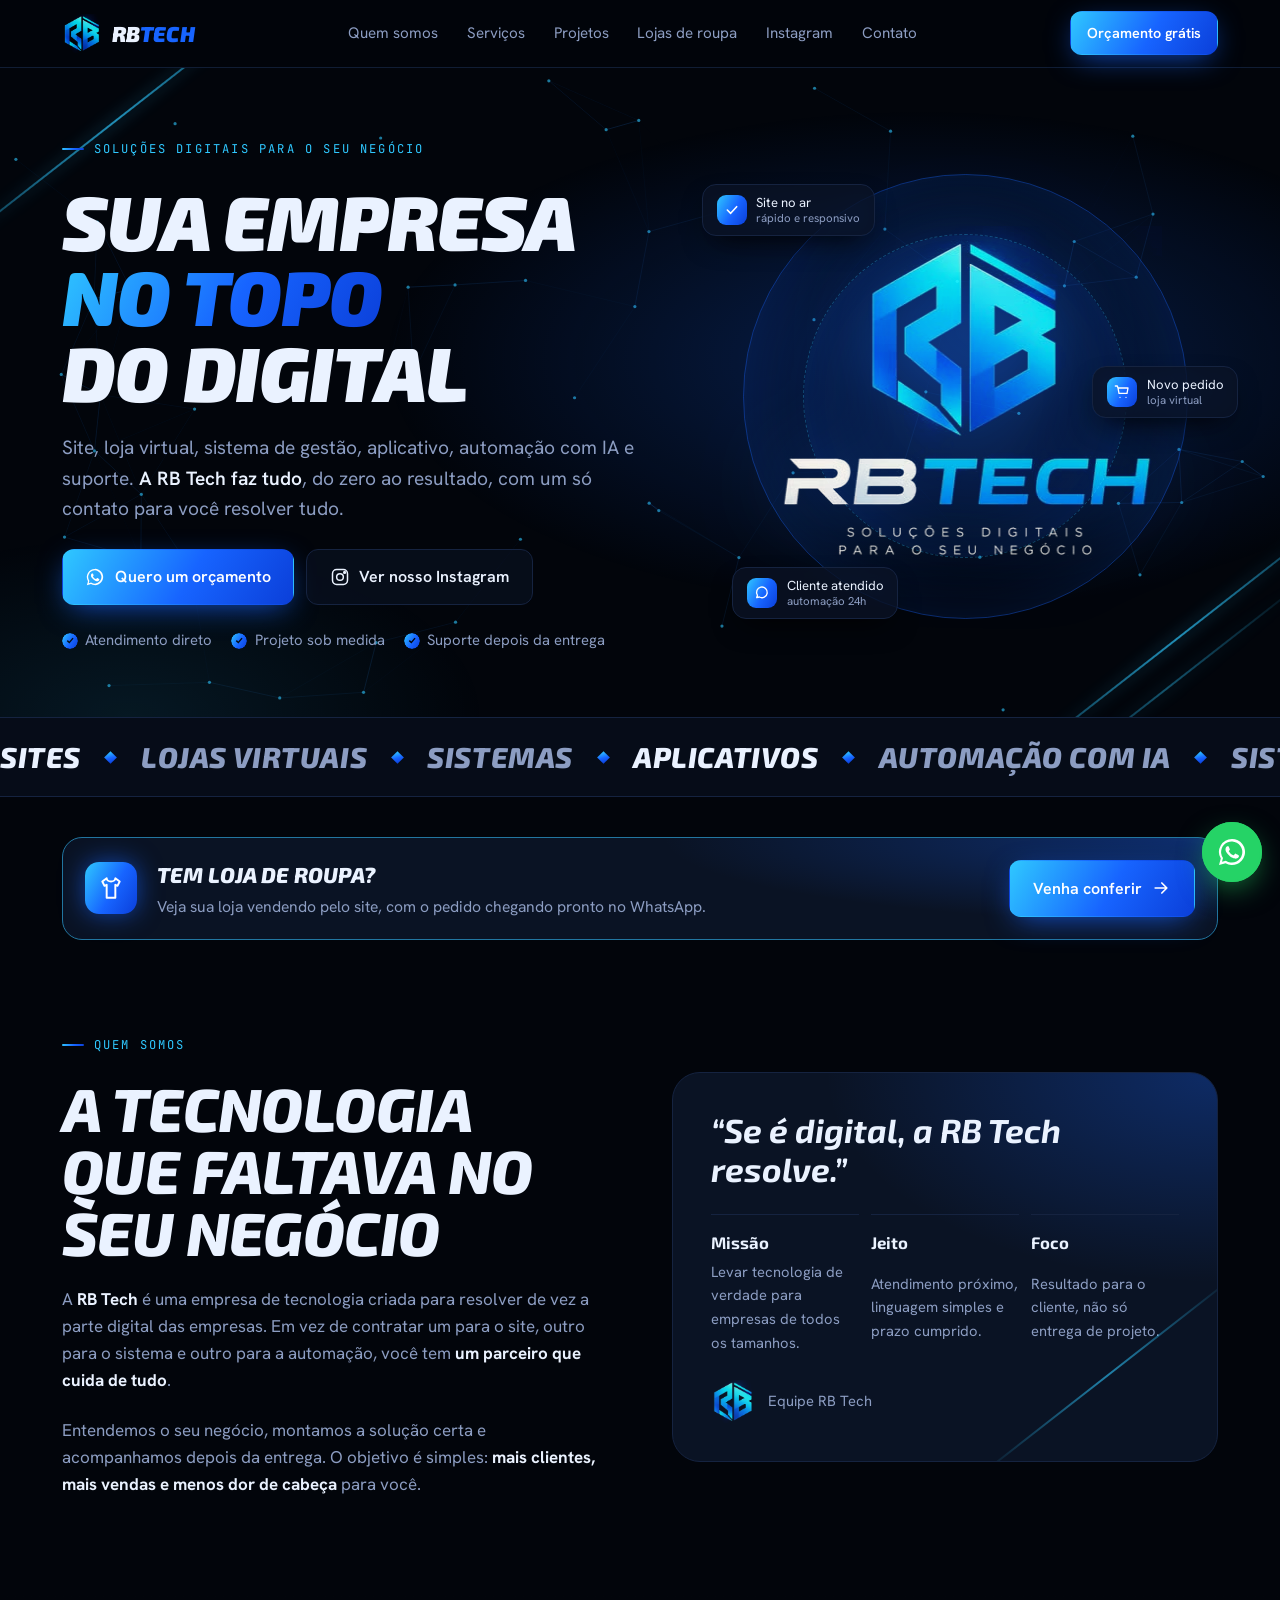
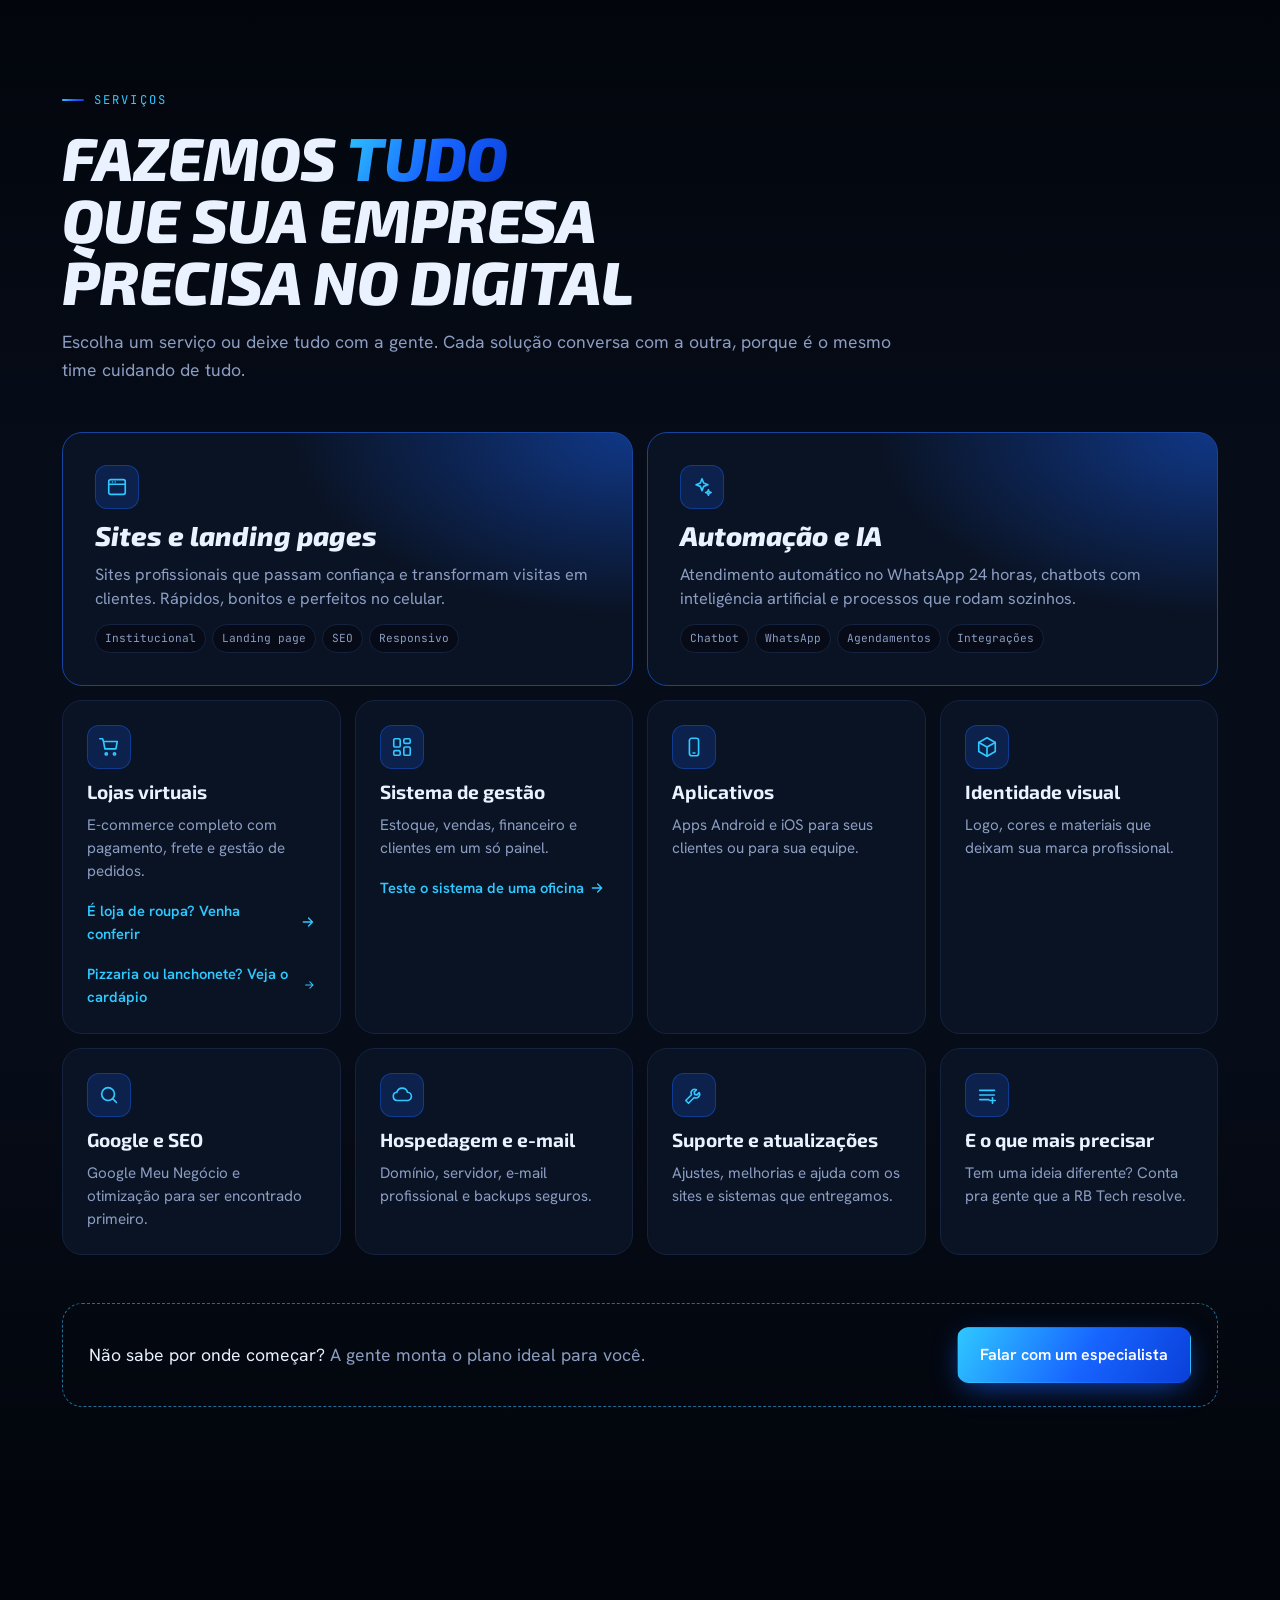
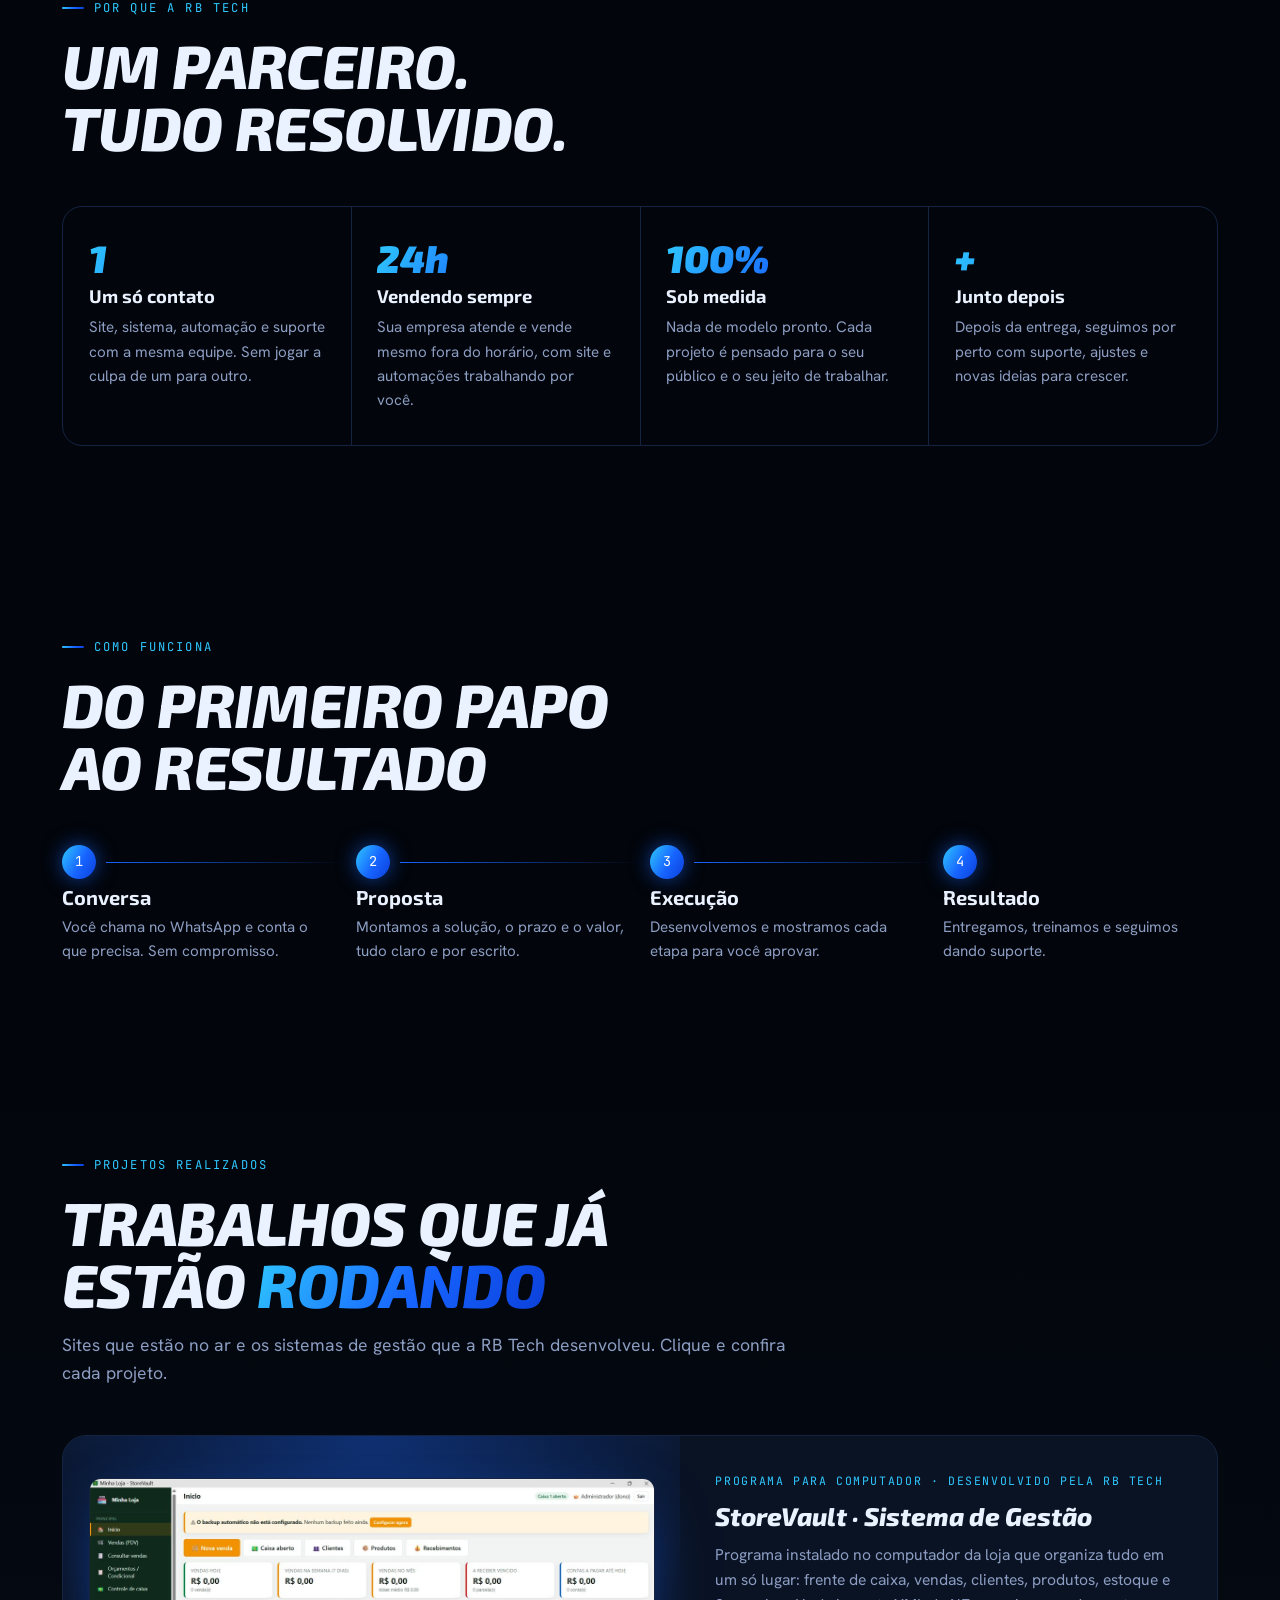
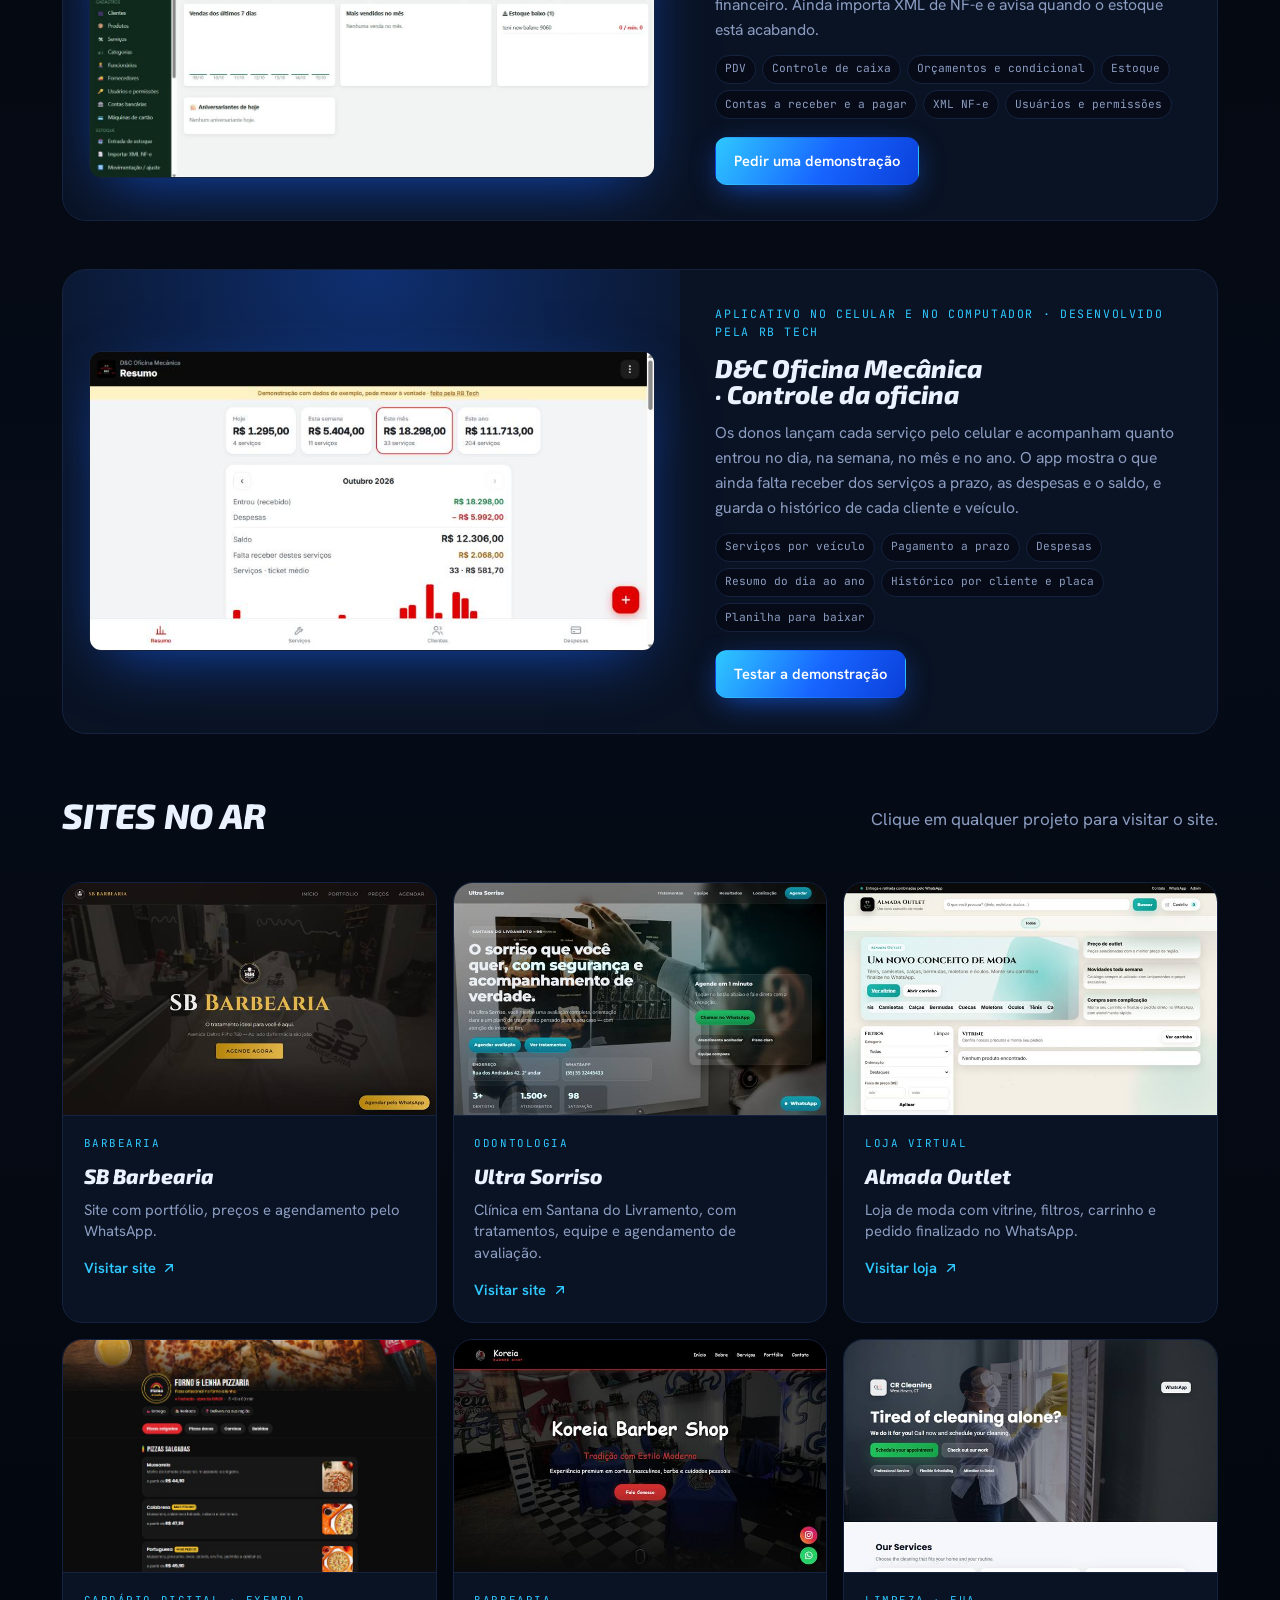
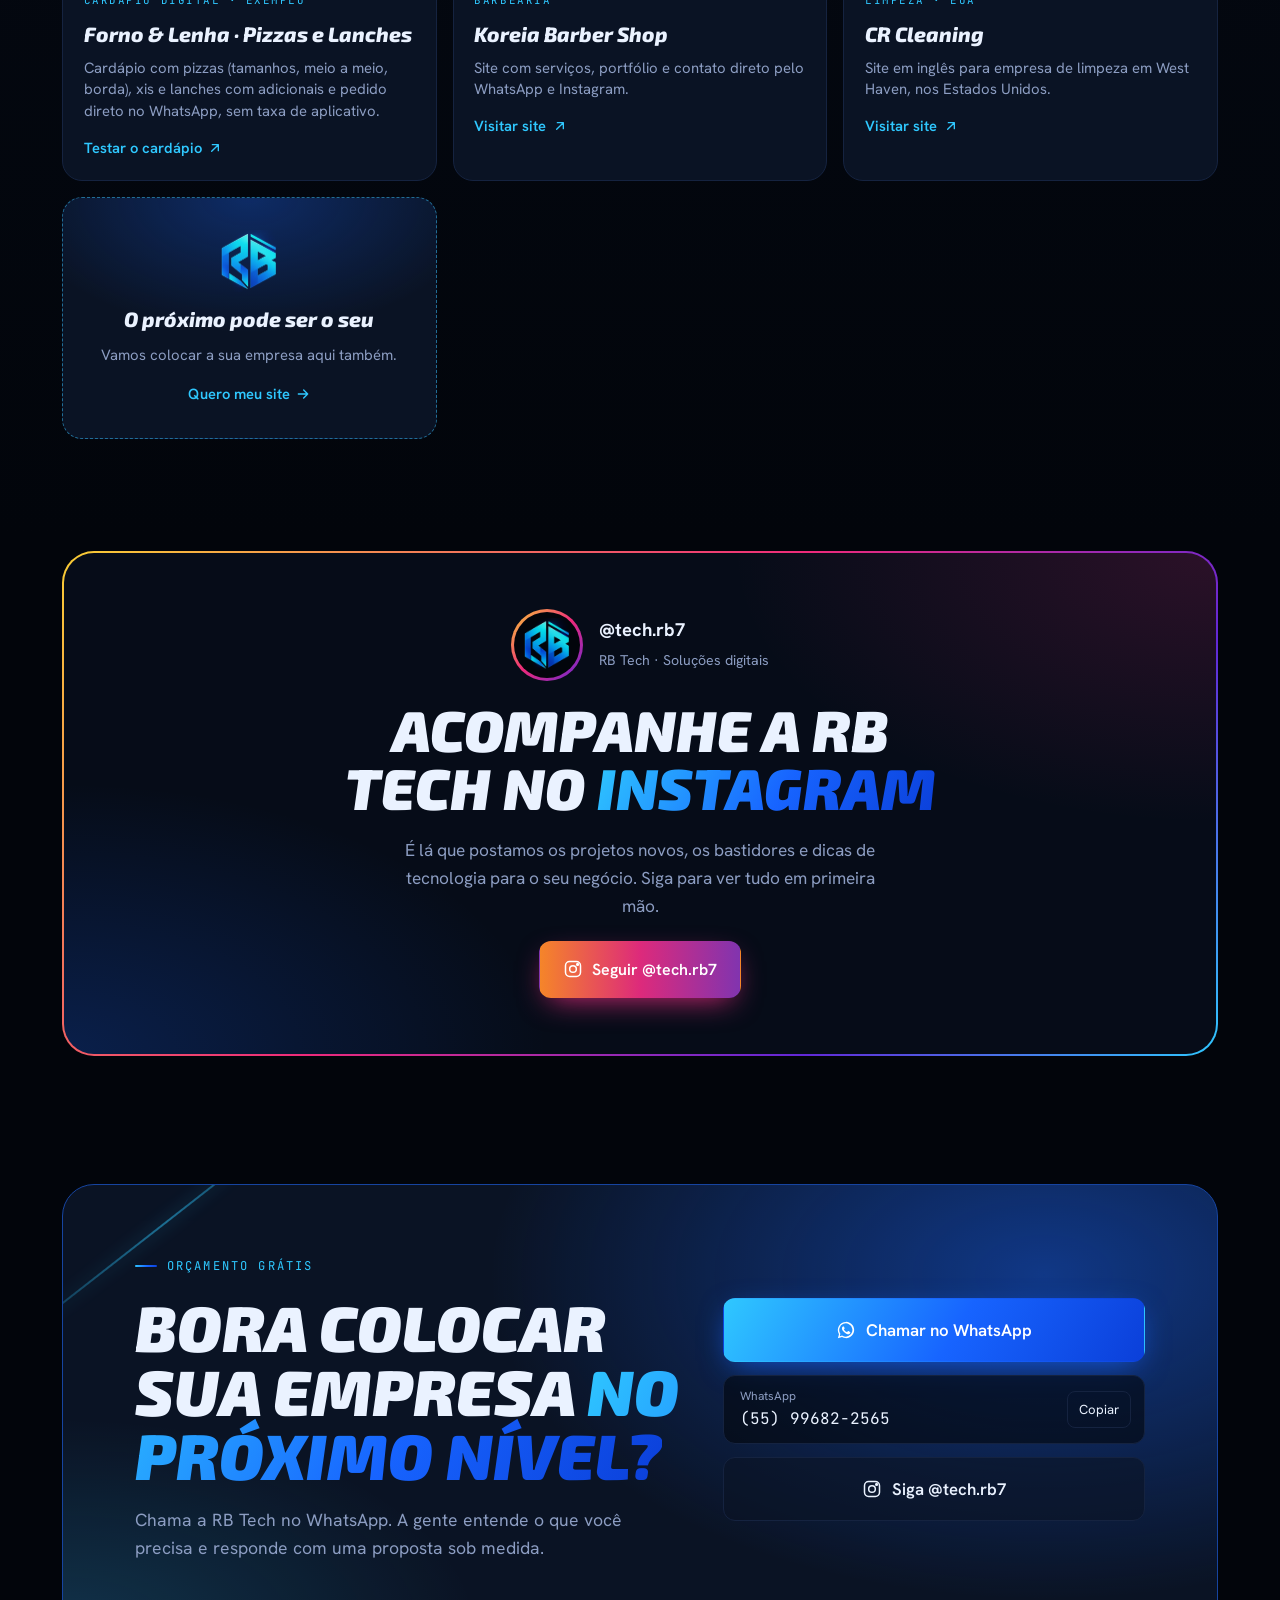
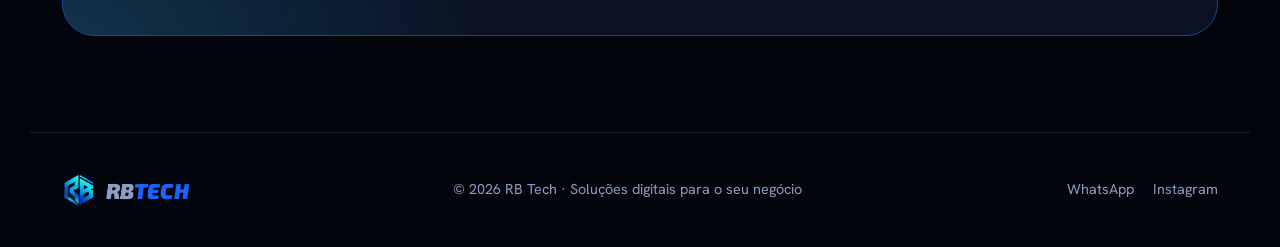
==== commit 42b141f9: "Adiciona demonstração do sistema da D&C Oficina Mecânica ao site" ====
--- a/index.html
+++ b/index.html
@@ -483,6 +483,7 @@
           <div class="ico"><svg viewBox="0 0 24 24" fill="none" stroke="currentColor" stroke-width="1.8" stroke-linecap="round" stroke-linejoin="round"><rect x="3" y="3" width="7" height="9" rx="1.5"/><rect x="14" y="3" width="7" height="5" rx="1.5"/><rect x="14" y="12" width="7" height="9" rx="1.5"/><rect x="3" y="16" width="7" height="5" rx="1.5"/></svg></div>
           <h3>Sistema de gestão</h3>
           <p>Estoque, vendas, financeiro e clientes em um só painel.</p>
+          <a class="svc-link" href="/sistema-demo/" target="_blank" rel="noopener">Teste o sistema de uma oficina <svg viewBox="0 0 24 24" fill="none" stroke="currentColor" stroke-width="2" stroke-linecap="round" stroke-linejoin="round" aria-hidden="true"><path d="M5 12h14M13 6l6 6-6 6"/></svg></a>
         </article>
         <article class="svc reveal">
           <div class="ico"><svg viewBox="0 0 24 24" fill="none" stroke="currentColor" stroke-width="1.8" stroke-linecap="round" stroke-linejoin="round"><rect x="7" y="2.5" width="10" height="19" rx="2.5"/><path d="M11 18.5h2"/></svg></div>
@@ -558,7 +559,7 @@
       <div class="head reveal">
         <span class="eyebrow">Projetos realizados</span>
         <h2>Trabalhos que já estão <span class="grad-text">rodando</span></h2>
-        <p>Sites que estão no ar e o sistema de gestão que a RB Tech desenvolveu. Clique e confira cada projeto.</p>
+        <p>Sites que estão no ar e os sistemas de gestão que a RB Tech desenvolveu. Clique e confira cada projeto.</p>
       </div>
 
       <article class="proj sys reveal">
@@ -574,6 +575,23 @@
           <ul class="mini"><li>PDV</li><li>Controle de caixa</li><li>Orçamentos e condicional</li><li>Estoque</li><li>Contas a receber e a pagar</li><li>XML NF-e</li><li>Usuários e permissões</li></ul>
           <div class="proj-actions">
             <a class="btn btn-primary" href="https://wa.me/5555996822565?text=Ol%C3%A1%2C%20quero%20ver%20uma%20demonstra%C3%A7%C3%A3o%20do%20Sistema%20de%20Gest%C3%A3o%20RB%20Tech." target="_blank" rel="noopener">Pedir uma demonstração</a>
+          </div>
+        </div>
+      </article>
+
+      <article class="proj sys reveal">
+        <div class="proj-shot">
+          <span class="sys-shot">
+            <img src="[data-uri]" alt="Resumo do sistema da D&amp;C Oficina Mecânica com o que entrou no dia, na semana, no mês e no ano, despesas, saldo e valores a receber" loading="lazy" width="1200" height="635">
+          </span>
+        </div>
+        <div class="proj-info">
+          <span class="tagline">Aplicativo no celular e no computador · Desenvolvido pela RB Tech</span>
+          <h3>D&amp;C Oficina Mecânica · Controle da oficina</h3>
+          <p>Os donos lançam cada serviço pelo celular e acompanham quanto entrou no dia, na semana, no mês e no ano. O app mostra o que ainda falta receber dos serviços a prazo, as despesas e o saldo, e guarda o histórico de cada cliente e veículo.</p>
+          <ul class="mini"><li>Serviços por veículo</li><li>Pagamento a prazo</li><li>Despesas</li><li>Resumo do dia ao ano</li><li>Histórico por cliente e placa</li><li>Planilha para baixar</li></ul>
+          <div class="proj-actions">
+            <a class="btn btn-primary" href="/sistema-demo/" target="_blank" rel="noopener">Testar a demonstração</a>
           </div>
         </div>
       </article>
